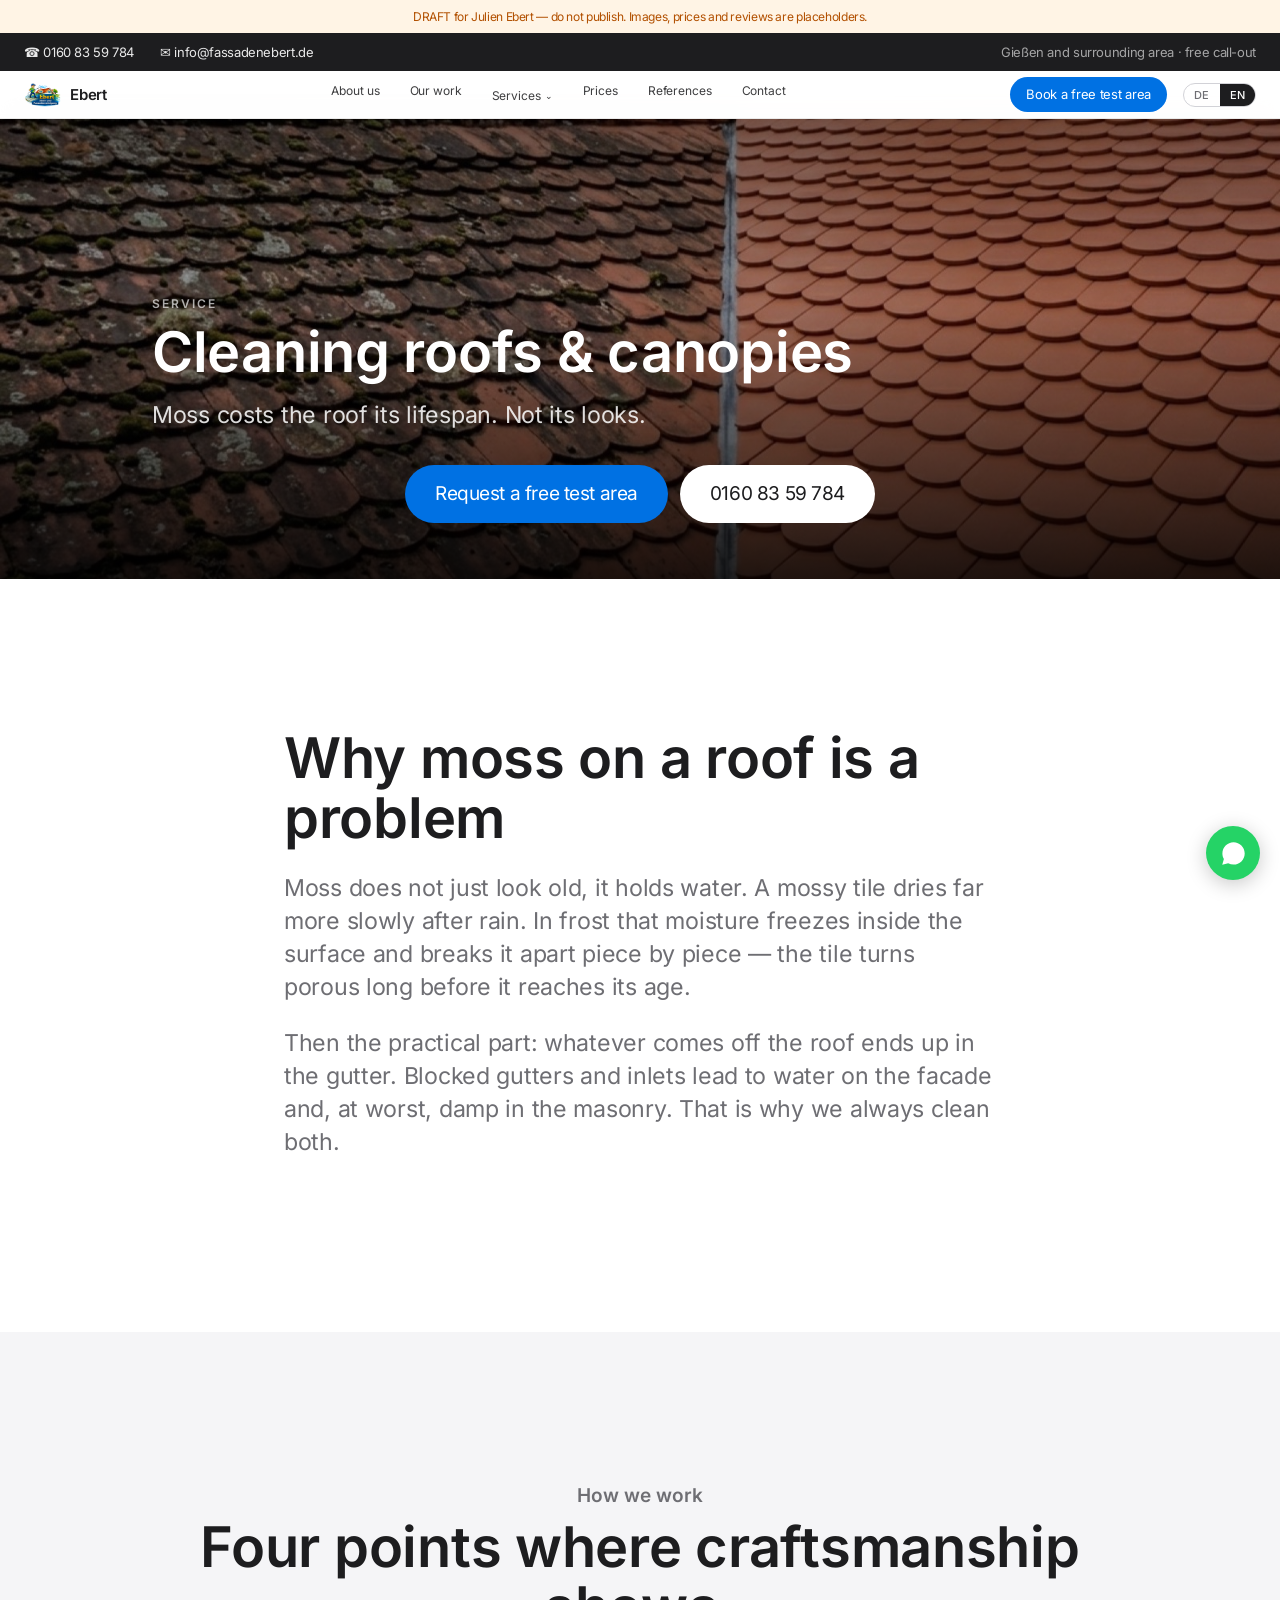
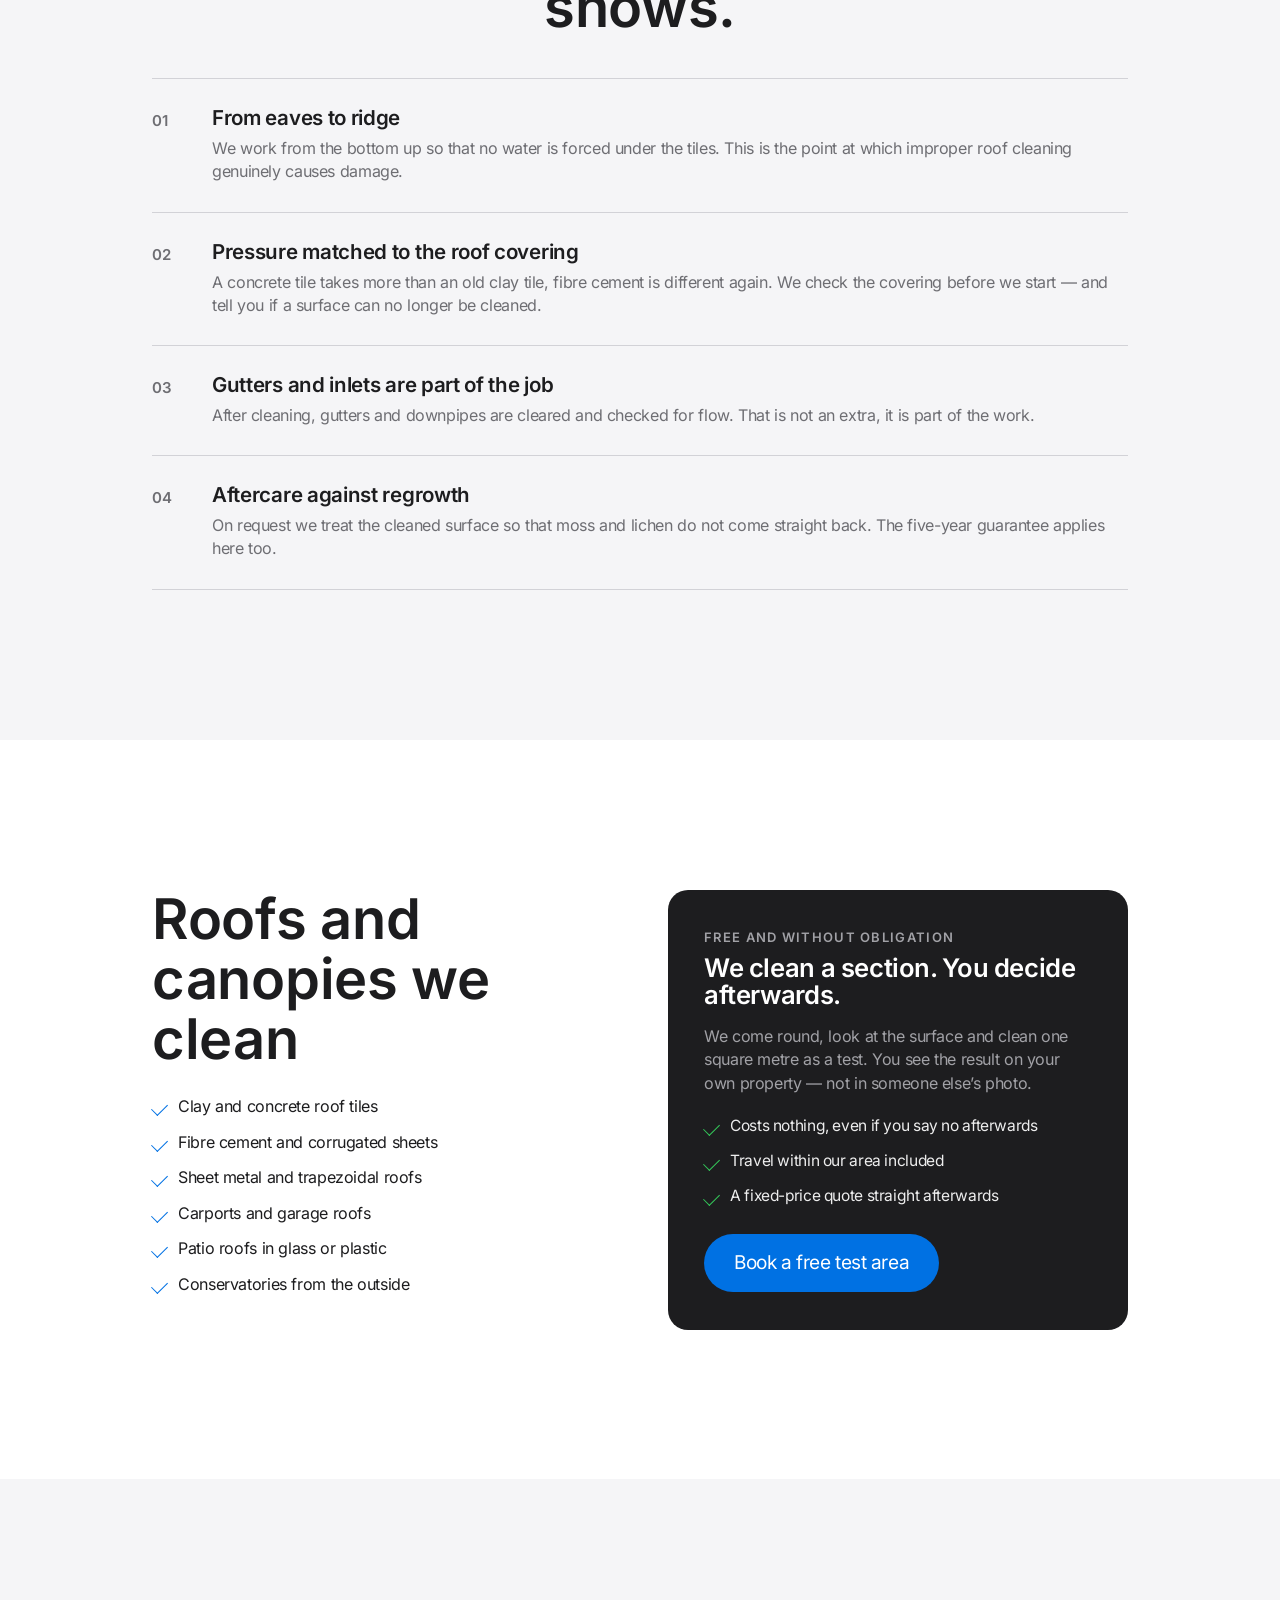
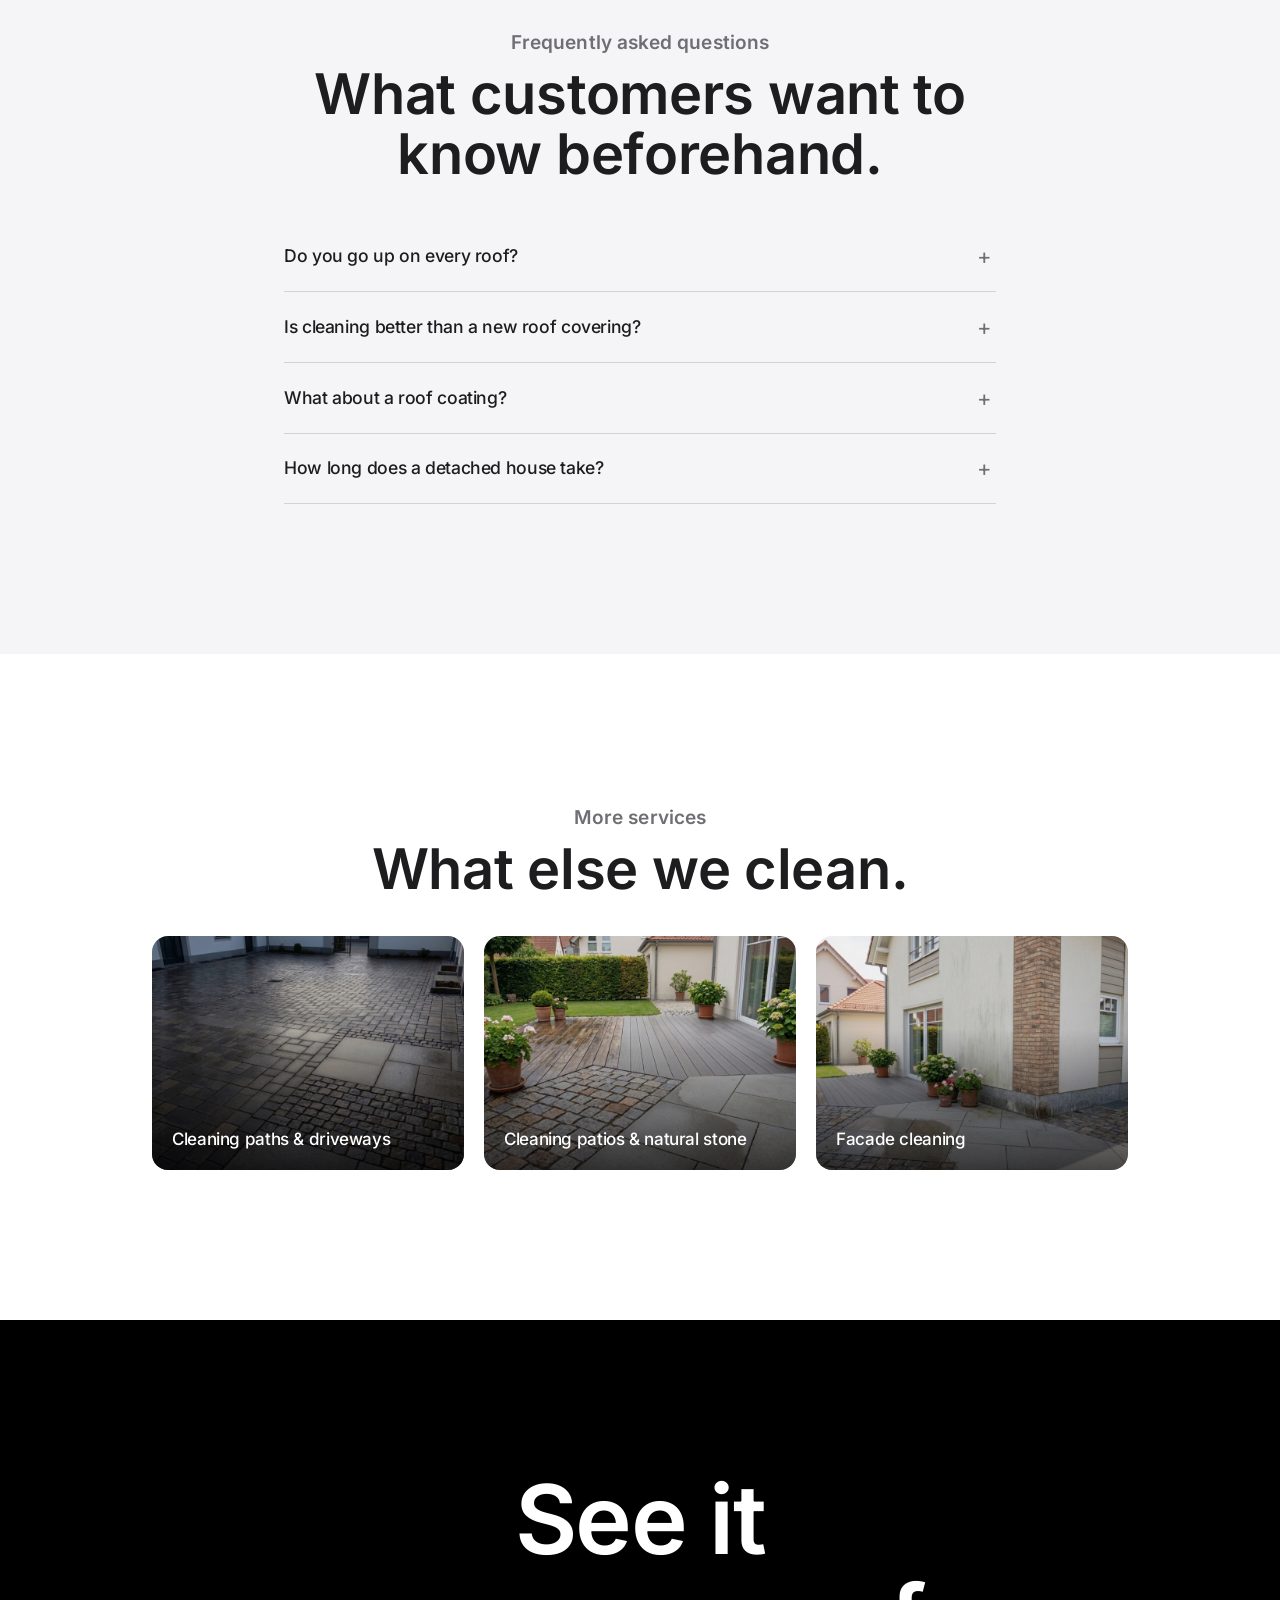
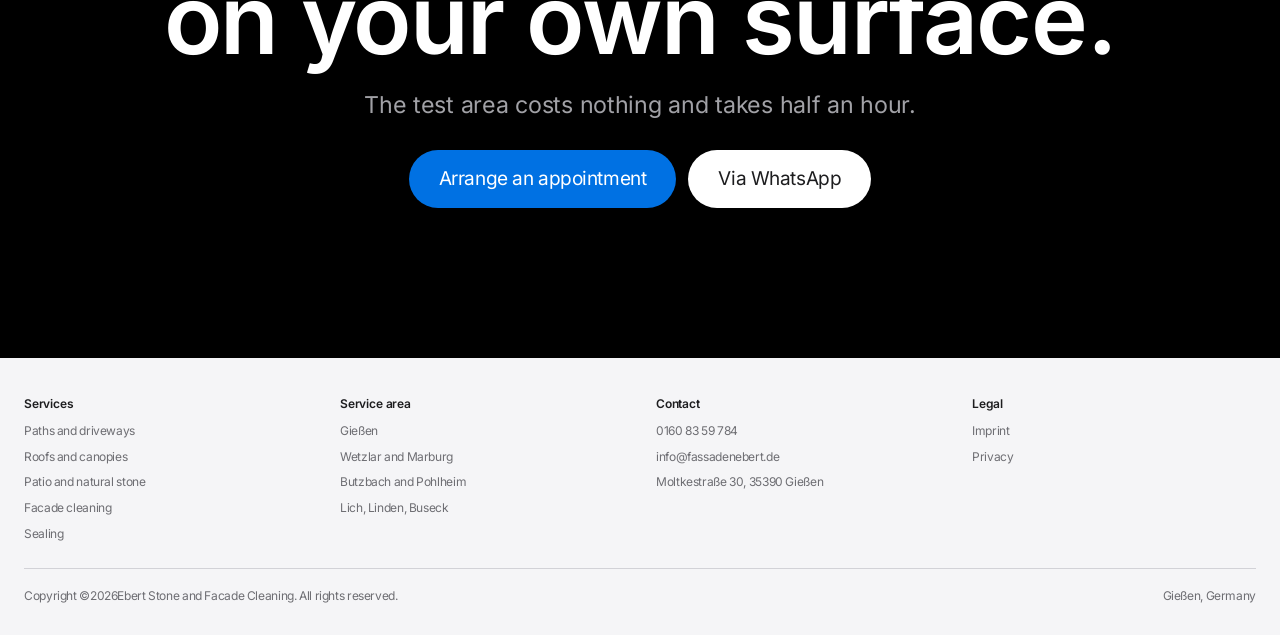
==== dach-ueberdachung.html @ 7c002123 "V3 — Struktur nach dachbeschichtung-profi.de, Pitch auf die Probeflaeche Informations-Architektur de" ====
<!DOCTYPE html>
<html lang="de">
<head>
<meta charset="utf-8">
<meta name="viewport" content="width=device-width, initial-scale=1">
<title>Dachreinigung und Überdachung in Gießen | Ebert</title>
<meta name="description" content="Dachreinigung, Moosentfernung, Carport und Terrassenüberdachung in Gießen und Umgebung. Kostenlose Probefläche, schonendes Verfahren, 5 Jahre Garantie.">
<meta name="robots" content="noindex, nofollow">
<meta name="theme-color" content="#ffffff">
<link rel="icon" href="favicon.svg" type="image/svg+xml">
<link rel="preload" href="fonts/inter-600-normal-latin.woff2" as="font" type="font/woff2" crossorigin>
<link rel="stylesheet" href="fonts.css">
<link rel="stylesheet" href="site.css">
</head>
<body>

<div class="entwurf-fahne">
  ENTWURF für Julien Ebert — nicht veröffentlichen. Bilder, Preise und Bewertungen sind Platzhalter.
</div>

<div class="oben-leiste">
  <div class="huelle-breit oben-inhalt">
    <a href="tel:+4916083597840">☎ 0160 83 59 784</a>
    <a href="mailto:info@fassadenebert.de">✉ info@fassadenebert.de</a>
    <span class="oben-rechts">Gießen und Umgebung · Anfahrt kostenfrei</span>
  </div>
</div>

<header class="kopf" id="kopf">
  <div class="kopf-inhalt">
    <a class="logo" href="index.html">
      <img src="bilder/logo.png" alt="" aria-hidden="true">
      <b>Ebert</b>
    </a>
    <button class="brenner" id="brenner" aria-label="Menü" aria-expanded="false" aria-controls="nav">
      <span></span><span></span><span></span>
    </button>
    <nav class="nav" id="nav">
      <a href="index.html#ueber-uns">Über uns</a>
      <a href="index.html#arbeit">Unsere Arbeit</a>
      <div class="nav-klapp">
        <button type="button" class="nav-klapp-knopf an" aria-expanded="false">Leistungen <span aria-hidden="true">⌄</span></button>
        <div class="nav-klapp-inhalt">
          <a href="gehwege-einfahrten.html">Gehwege & Einfahrten reinigen</a>
          <a href="dach-ueberdachung.html" class="an">Dach & Überdachung reinigen</a>
          <a href="terrasse-naturstein.html">Terrasse & Naturstein reinigen</a>
          <a href="fassadenreinigung.html">Fassadenreinigung</a>
          <a href="impraegnierung.html">Imprägnierung & Versiegelung</a>
        </div>
      </div>
      <a href="index.html#preise">Preise</a>
      <a href="index.html#stimmen">Referenzen</a>
      <a href="index.html#anfrage">Kontakt</a>
    </nav>
    <div class="kopf-rechts">
      <a class="knopf knopf-klein" href="index.html#anfrage">Probefläche sichern</a>
      <div class="sprache" role="group" aria-label="Sprache">
        <button type="button" data-lang="de" class="an">DE</button>
        <button type="button" data-lang="en">EN</button>
      </div>
    </div>
  </div>
</header>

<main>

  <section class="unter-hero">
    <div class="unter-hero-bild">
      <img src="bilder/leistungen/dach.jpg" alt="Ziegeldach, links bemoost, rechts gereinigt" fetchpriority="high" width="1600" height="1260">
    </div>
    <div class="huelle unter-hero-text">
      <p class="marke-hell">Leistung</p>
      <h1 class="gross-h2">Dach &amp; Überdachung reinigen</h1>
      <p class="lead">Moos kostet das Dach Lebensdauer. Nicht Optik.</p>
      <div class="hero-knoepfe">
        <a class="knopf knopf-gross" href="index.html#anfrage">Kostenlose Probefläche anfragen</a>
        <a class="knopf knopf-hell knopf-gross" href="tel:+4916083597840">0160 83 59 784</a>
      </div>
    </div>
  </section>

  <section class="abschnitt">
    <div class="huelle schmal">
      <h2 class="gross-h2 zeig">Warum Moos auf dem Dach ein Problem ist</h2>
      <div class="zeig"><p class="lead">Moos sieht nicht nur alt aus, es hält Wasser. Ein bemooster Ziegel trocknet nach Regen deutlich langsamer ab. Bei Frost gefriert diese Feuchtigkeit in der Oberfläche und sprengt sie Stück für Stück auf — der Ziegel wird porös, lange bevor er sein Alter erreicht hat.</p><p class="lead">Dazu kommt der praktische Teil: Was sich vom Dach löst, landet in der Rinne. Verstopfte Rinnen und Einläufe führen zu Wasser an der Fassade und im schlechtesten Fall zu Feuchtigkeit im Mauerwerk. Wir reinigen deshalb immer beides.</p></div>
    </div>
  </section>

  <section class="abschnitt grau">
    <div class="huelle">
      <div class="mitte" style="margin-bottom:40px">
        <p class="eyebrow zeig">Wie wir arbeiten</p>
        <h2 class="gross-h2 zeig">Vier Punkte, an denen sich Handwerk entscheidet.</h2>
      </div>
      <div class="verfahren">
          <article class="verfahren-block zeig">
            <span class="verfahren-nr">01</span>
            <div>
              <h3>Von der Traufe zum First</h3>
              <p>Wir arbeiten von unten nach oben, damit kein Wasser unter die Ziegel gedrückt wird. Das ist der Punkt, an dem unsachgemäße Dachreinigung tatsächlich Schaden anrichtet.</p>
            </div>
          </article>
          <article class="verfahren-block zeig">
            <span class="verfahren-nr">02</span>
            <div>
              <h3>Angepasster Druck je Eindeckung</h3>
              <p>Ein Betondachstein verträgt mehr als ein alter Tonziegel, Faserzement wieder etwas anderes. Wir prüfen die Eindeckung, bevor wir anfangen — und sagen es Ihnen, wenn eine Fläche nicht mehr reinigungsfähig ist.</p>
            </div>
          </article>
          <article class="verfahren-block zeig">
            <span class="verfahren-nr">03</span>
            <div>
              <h3>Rinnen und Einläufe gehören dazu</h3>
              <p>Nach der Reinigung werden Dachrinnen und Fallrohre geräumt und auf Durchfluss geprüft. Das ist kein Zusatz, sondern Teil der Arbeit.</p>
            </div>
          </article>
          <article class="verfahren-block zeig">
            <span class="verfahren-nr">04</span>
            <div>
              <h3>Nachbehandlung gegen Wiederbewuchs</h3>
              <p>Auf Wunsch behandeln wir die gereinigte Fläche nach, damit Moos und Flechten nicht sofort zurückkommen. Auch hier gilt die Fünf-Jahres-Garantie.</p>
            </div>
          </article>
      </div>
    </div>
  </section>

  <section class="abschnitt">
    <div class="huelle zwei-spalten">
      <div>
        <h2 class="gross-h2 zeig">Diese Dächer und Überdachungen reinigen wir</h2>
        <ul class="punkte zeig"><li>Ton- und Betondachziegel</li><li>Faserzement und Wellplatten</li><li>Blech- und Trapezdächer</li><li>Carports und Garagendächer</li><li>Terrassenüberdachungen aus Glas oder Kunststoff</li><li>Wintergärten von außen</li></ul>
      </div>
      <div class="probe-kasten zeig">
        <p class="eyebrow">Kostenlos und unverbindlich</p>
        <h3>Wir reinigen ein Stück. Sie entscheiden danach.</h3>
        <p>
          Wir kommen vorbei, sehen uns die Fläche an und reinigen einen Quadratmeter
          als Probe. Sie sehen das Ergebnis an Ihrem eigenen Objekt — nicht auf einem
          Foto von jemand anderem.
        </p>
        <ul class="punkte">
          <li>Kostet nichts, auch wenn Sie danach absagen</li>
          <li>Anfahrt im Einsatzgebiet inklusive</li>
          <li>Festpreis-Angebot direkt im Anschluss</li>
        </ul>
        <a class="knopf knopf-gross" href="index.html#anfrage">Probefläche sichern</a>
      </div>
    </div>
  </section>

  <section class="abschnitt grau">
    <div class="huelle schmal">
      <div class="mitte" style="margin-bottom:36px">
        <p class="eyebrow zeig">Häufige Fragen</p>
        <h2 class="gross-h2 zeig">Was Kunden vorher wissen wollen.</h2>
      </div>

        <details class="faq zeig">
          <summary>Steigen Sie auf jedes Dach?</summary>
          <p>Auf die meisten. Wo die Statik oder der Zustand der Eindeckung es nicht zulässt, arbeiten wir vom Gerüst, von der Hebebühne oder mit der Teleskoplanze vom Boden. Was möglich ist, sehen wir bei der Besichtigung.</p>
        </details>
        <details class="faq zeig">
          <summary>Ist eine Reinigung besser als eine Neueindeckung?</summary>
          <p>Fast immer — solange die Ziegel intakt sind. Eine Neueindeckung kostet ein Vielfaches. Wenn die Substanz nicht mehr trägt, sagen wir Ihnen das offen, statt eine Reinigung zu verkaufen, die nichts bringt.</p>
        </details>
        <details class="faq zeig">
          <summary>Was ist mit einer Dachbeschichtung?</summary>
          <p>Eine Beschichtung ist Farbe auf dem Ziegel. Sie kann sinnvoll sein, ist aber kein Ersatz für eine saubere Vorreinigung — ohne die hält keine Beschichtung. Wir beraten Sie ehrlich, was Ihr Dach braucht.</p>
        </details>
        <details class="faq zeig">
          <summary>Wie lange dauert ein Einfamilienhaus?</summary>
          <p>Ein bis zwei Arbeitstage, je nach Fläche, Neigung und Verschmutzungsgrad. Die Rinnenreinigung ist darin enthalten.</p>
        </details>
    </div>
  </section>

  <section class="abschnitt">
    <div class="huelle">
      <div class="mitte" style="margin-bottom:36px">
        <p class="eyebrow zeig">Weitere Leistungen</p>
        <h2 class="gross-h2 zeig">Was wir sonst noch reinigen.</h2>
      </div>
      <div class="weiter-raster">
        <a class="weiter-karte zeig" href="gehwege-einfahrten.html">
          <img src="bilder/leistungen/hof.jpg" alt="" loading="lazy" width="1600" height="1260">
          <span>Gehwege & Einfahrten reinigen</span>
        </a>
        <a class="weiter-karte zeig" href="terrasse-naturstein.html">
          <img src="bilder/leistungen/terrasse.jpg" alt="" loading="lazy" width="1600" height="1260">
          <span>Terrasse & Naturstein reinigen</span>
        </a>
        <a class="weiter-karte zeig" href="fassadenreinigung.html">
          <img src="bilder/leistungen/fassade.jpg" alt="" loading="lazy" width="1600" height="1260">
          <span>Fassadenreinigung</span>
        </a>
      </div>
    </div>
  </section>

  <section class="abschnitt dunkel mitte">
    <div class="huelle">
      <h2 class="statement zeig">Sehen Sie es<br>an Ihrer eigenen Fläche.</h2>
      <p class="lead zeig" style="margin-top:20px">
        Die Probefläche kostet nichts und dauert eine halbe Stunde.
      </p>
      <div class="hero-knoepfe zeig" style="justify-content:center;margin-top:28px">
        <a class="knopf knopf-gross" href="index.html#anfrage">Termin vereinbaren</a>
        <a class="knopf knopf-hell knopf-gross" href="https://wa.me/4916083597840" rel="noopener">Per WhatsApp</a>
      </div>
    </div>
  </section>

</main>

<footer class="fuss">
  <div class="huelle-breit">
    <div class="fuss-raster">
      <div>
        <h4>Leistungen</h4>
        <ul>
          <li><a href="gehwege-einfahrten.html">Gehwege und Einfahrten</a></li>
          <li><a href="dach-ueberdachung.html">Dach und Überdachung</a></li>
          <li><a href="terrasse-naturstein.html">Terrasse und Naturstein</a></li>
          <li><a href="fassadenreinigung.html">Fassadenreinigung</a></li>
          <li><a href="impraegnierung.html">Imprägnierung</a></li>
        </ul>
      </div>
      <div>
        <h4>Einsatzgebiet</h4>
        <ul>
          <li>Gießen</li>
          <li>Wetzlar und Marburg</li>
          <li>Butzbach und Pohlheim</li>
          <li>Lich, Linden, Buseck</li>
        </ul>
      </div>
      <div>
        <h4>Kontakt</h4>
        <ul>
          <li><a href="tel:+4916083597840">0160 83 59 784</a></li>
          <li><a href="mailto:info@fassadenebert.de">info@fassadenebert.de</a></li>
          <li>Moltkestraße 30, 35390 Gießen</li>
        </ul>
      </div>
      <div>
        <h4>Rechtliches</h4>
        <ul>
          <li><a href="impressum.html">Impressum</a></li>
          <li><a href="datenschutz.html">Datenschutz</a></li>
        </ul>
      </div>
    </div>
    <div class="fuss-unten">
      <span>Copyright © <span id="jahr">2026</span> Ebert Stein- und Fassadenreinigung. Alle Rechte vorbehalten.</span>
      <span>Gießen, Deutschland</span>
    </div>
  </div>
</footer>

<a class="wa-knopf" href="https://wa.me/4916083597840" rel="noopener" aria-label="WhatsApp">
  <svg viewBox="0 0 24 24" aria-hidden="true"><path d="M17.47 14.38c-.3-.15-1.75-.86-2.02-.96-.27-.1-.47-.15-.67.15-.2.3-.77.96-.94 1.16-.17.2-.35.22-.64.07-.3-.15-1.25-.46-2.38-1.47-.88-.79-1.47-1.76-1.65-2.05-.17-.3-.02-.46.13-.6.13-.14.3-.35.45-.52.15-.17.2-.3.3-.5.1-.2.05-.37-.02-.52-.08-.15-.67-1.6-.92-2.2-.24-.58-.49-.5-.67-.51h-.57c-.2 0-.52.07-.79.37-.27.3-1.04 1.01-1.04 2.47s1.06 2.86 1.21 3.06c.15.2 2.1 3.2 5.08 4.49.71.3 1.26.49 1.69.63.71.22 1.36.19 1.87.12.57-.09 1.75-.72 2-1.41.25-.69.25-1.28.17-1.41-.07-.13-.27-.2-.57-.35zM12.04 2C6.58 2 2.13 6.45 2.13 11.91c0 1.75.46 3.45 1.32 4.95L2 22l5.25-1.38a9.86 9.86 0 004.79 1.22h.01c5.46 0 9.91-4.45 9.91-9.91S17.5 2 12.04 2z"/></svg>
</a>

<script src="i18n.js"></script>
<script src="i18n-unterseiten.js"></script>
<script src="preise.js"></script>
<script src="site.js"></script>
</body>
</html>
---- fonts.css ----
/* Lokal gehostete Schriften — keine Requests an Dritte (DSGVO) */

@font-face {
  font-family: 'Saira';
  font-style: normal;
  font-weight: 600;
  font-display: swap;
  src: url('fonts/saira-600-normal-latin.woff2') format('woff2');
  unicode-range: U+0000-00FF, U+0131, U+0152-0153, U+02BB-02BC, U+02C6, U+02DA, U+02DC, U+2000-206F, U+2074, U+20AC, U+2122, U+2191, U+2193, U+2212, U+2215, U+FEFF, U+FFFD;
}
@font-face {
  font-family: 'Saira';
  font-style: normal;
  font-weight: 700;
  font-display: swap;
  src: url('fonts/saira-700-normal-latin.woff2') format('woff2');
  unicode-range: U+0000-00FF, U+0131, U+0152-0153, U+02BB-02BC, U+02C6, U+02DA, U+02DC, U+2000-206F, U+2074, U+20AC, U+2122, U+2191, U+2193, U+2212, U+2215, U+FEFF, U+FFFD;
}
@font-face {
  font-family: 'Saira';
  font-style: normal;
  font-weight: 800;
  font-display: swap;
  src: url('fonts/saira-800-normal-latin.woff2') format('woff2');
  unicode-range: U+0000-00FF, U+0131, U+0152-0153, U+02BB-02BC, U+02C6, U+02DA, U+02DC, U+2000-206F, U+2074, U+20AC, U+2122, U+2191, U+2193, U+2212, U+2215, U+FEFF, U+FFFD;
}
@font-face {
  font-family: 'Saira';
  font-style: normal;
  font-weight: 800;
  font-display: swap;
  src: url('fonts/saira-800-normal-latin-ext.woff2') format('woff2');
  unicode-range: U+0100-024F, U+0259, U+1E00-1EFF, U+2020, U+20A0-20AB, U+20AD-20CF, U+2113, U+2C60-2C7F, U+A720-A7FF;
}

@font-face {
  font-family: 'Inter';
  font-style: normal;
  font-weight: 400;
  font-display: swap;
  src: url('fonts/inter-400-normal-latin.woff2') format('woff2');
  unicode-range: U+0000-00FF, U+0131, U+0152-0153, U+02BB-02BC, U+02C6, U+02DA, U+02DC, U+2000-206F, U+2074, U+20AC, U+2122, U+2191, U+2193, U+2212, U+2215, U+FEFF, U+FFFD;
}
@font-face {
  font-family: 'Inter';
  font-style: normal;
  font-weight: 400;
  font-display: swap;
  src: url('fonts/inter-400-normal-latin-ext.woff2') format('woff2');
  unicode-range: U+0100-024F, U+0259, U+1E00-1EFF, U+2020, U+20A0-20AB, U+20AD-20CF, U+2113, U+2C60-2C7F, U+A720-A7FF;
}
@font-face {
  font-family: 'Inter';
  font-style: normal;
  font-weight: 500;
  font-display: swap;
  src: url('fonts/inter-500-normal-latin.woff2') format('woff2');
  unicode-range: U+0000-00FF, U+0131, U+0152-0153, U+02BB-02BC, U+02C6, U+02DA, U+02DC, U+2000-206F, U+2074, U+20AC, U+2122, U+2191, U+2193, U+2212, U+2215, U+FEFF, U+FFFD;
}
@font-face {
  font-family: 'Inter';
  font-style: normal;
  font-weight: 600;
  font-display: swap;
  src: url('fonts/inter-600-normal-latin.woff2') format('woff2');
  unicode-range: U+0000-00FF, U+0131, U+0152-0153, U+02BB-02BC, U+02C6, U+02DA, U+02DC, U+2000-206F, U+2074, U+20AC, U+2122, U+2191, U+2193, U+2212, U+2215, U+FEFF, U+FFFD;
}
@font-face {
  font-family: 'Inter';
  font-style: normal;
  font-weight: 700;
  font-display: swap;
  src: url('fonts/inter-700-normal-latin.woff2') format('woff2');
  unicode-range: U+0000-00FF, U+0131, U+0152-0153, U+02BB-02BC, U+02C6, U+02DA, U+02DC, U+2000-206F, U+2074, U+20AC, U+2122, U+2191, U+2193, U+2212, U+2215, U+FEFF, U+FFFD;
}
---- site.css ----
/* Ebert Stein- und Fassadenreinigung — V2
   Design-System abgeleitet aus gemessenen Werten von apple.com:
   Body 17/1.47 · H2 56px/600/ls-0.28 · Statement 96px/600/ls-1.44 · Zahl 80px/600
   Kern: Gewicht 600 für ALLE Headlines, viel Leere, ein Moment pro Bildschirm. */

:root {
  --weiss: #ffffff;
  --grau: #f5f5f7;
  --schwarz: #000000;
  --tinte: #1d1d1f;
  --leise: #6e6e73;
  --leise-dunkel: #a1a1a6;
  --linie: #d2d2d7;
  --linie-dunkel: #2c2c2e;
  --blau: #0071e3;
  --blau-hell: #2b8fff;
  --gruen: #34c759;
  --warn: #b25000;
  --warn-flaeche: #fff4e5;
  --breite: 1024px;
  --breit: 1280px;
  --nav: 48px;
  --kurve: cubic-bezier(.2, .7, .2, 1);
}

* { box-sizing: border-box; }

html {
  scroll-behavior: smooth;
  scroll-padding-top: calc(var(--nav) + 12px);
  -webkit-text-size-adjust: 100%;
}

body {
  margin: 0;
  background: var(--weiss);
  color: var(--tinte);
  font-family: 'Inter', -apple-system, BlinkMacSystemFont, 'Helvetica Neue', Helvetica, Arial, sans-serif;
  font-size: 17px;
  line-height: 1.47059;
  font-weight: 400;
  letter-spacing: -.022em;
  -webkit-font-smoothing: antialiased;
  overflow-x: hidden;
}

img { max-width: 100%; display: block; }
a { color: var(--blau); text-decoration: none; }
a:hover { text-decoration: underline; }

h1, h2, h3, h4 {
  font-weight: 600;
  letter-spacing: -.015em;
  line-height: 1.05;
  margin: 0;
}

.huelle { width: 100%; max-width: var(--breite); margin: 0 auto; padding: 0 24px; }
.huelle-breit { width: 100%; max-width: var(--breit); margin: 0 auto; padding: 0 24px; }

/* ---------- Typo-Stufen ---------- */
.statement {
  font-size: clamp(2.5rem, 8.5vw, 6rem);
  line-height: 1.04;
  letter-spacing: -.015em;
  font-weight: 600;
}
.gross-h2 {
  font-size: clamp(2rem, 5vw, 3.5rem);
  line-height: 1.07;
  letter-spacing: -.005em;
  font-weight: 600;
}
.eyebrow {
  font-size: 19px;
  font-weight: 600;
  letter-spacing: .004em;
  color: var(--leise);
  margin: 0 0 8px;
}
.lead {
  font-size: clamp(1.05rem, 2vw, 1.45rem);
  line-height: 1.42;
  letter-spacing: -.012em;
  color: var(--leise);
  font-weight: 400;
}
.klein { font-size: 14px; line-height: 1.43; color: var(--leise); letter-spacing: -.016em; }

/* ---------- Knöpfe ---------- */
.knopf {
  display: inline-flex; align-items: center; justify-content: center; gap: 8px;
  background: var(--blau); color: #fff;
  font-size: 17px; font-weight: 400; letter-spacing: -.022em;
  padding: 12px 23px; border-radius: 980px; border: 0; cursor: pointer;
  font-family: inherit; text-decoration: none;
  transition: background .2s var(--kurve), transform .18s var(--kurve);
}
.knopf:hover { background: var(--blau-hell); text-decoration: none; }
.knopf:active { transform: scale(.97); }
.knopf-rand {
  background: transparent; color: var(--blau);
  border: 1px solid var(--blau);
}
.knopf-rand:hover { background: rgba(0,113,227,.06); }
.knopf-hell { background: #fff; color: var(--tinte); }
.knopf-hell:hover { background: #eee; }
.knopf-gross { font-size: 19px; padding: 15px 30px; }

.textlink {
  color: var(--blau); font-size: 17px; display: inline-flex; align-items: center; gap: 5px;
}
.textlink::after { content: '›'; font-size: 19px; line-height: 1; transition: transform .2s var(--kurve); }
.textlink:hover { text-decoration: none; }
.textlink:hover::after { transform: translateX(3px); }

/* ---------- Entwurfs-Fahne ---------- */
.entwurf-fahne {
  background: var(--warn-flaeche); color: var(--warn);
  text-align: center; font-size: 12px; line-height: 1.45;
  padding: 8px 16px; position: relative; z-index: 90;
}

/* ---------- Kopfleiste ---------- */
.kopf {
  position: sticky; top: 0; z-index: 80;
  height: var(--nav);
  background: rgba(255,255,255,.72);
  backdrop-filter: saturate(180%) blur(20px);
  -webkit-backdrop-filter: saturate(180%) blur(20px);
  border-bottom: 1px solid rgba(0,0,0,.08);
  transition: transform .3s var(--kurve);
}
.kopf.versteckt { transform: translateY(-100%); }
.kopf-inhalt {
  display: flex; align-items: center; gap: 28px; height: 100%;
  max-width: var(--breit); margin: 0 auto; padding: 0 24px;
}
.logo { display: flex; align-items: center; gap: 9px; flex-shrink: 0; color: var(--tinte); }
.logo:hover { text-decoration: none; }
.logo img { height: 24px; width: auto; }
.logo b { font-size: 15px; font-weight: 600; letter-spacing: -.01em; }

.nav { display: flex; gap: 30px; margin: 0 auto; }
.nav a { font-size: 12px; color: var(--tinte); opacity: .85; letter-spacing: -.01em; }
.nav a:hover { opacity: 1; text-decoration: none; }

.kopf-rechts { display: flex; align-items: center; gap: 16px; flex-shrink: 0; }
.sprache {
  display: flex; border: 1px solid var(--linie); border-radius: 980px; overflow: hidden;
}
.sprache button {
  border: 0; background: transparent; cursor: pointer;
  font-family: inherit; font-size: 11px; font-weight: 500; letter-spacing: .02em;
  padding: 4px 10px; color: var(--leise); transition: all .2s var(--kurve);
}
.sprache button.an { background: var(--tinte); color: #fff; }
.kopf-tel { font-size: 12px; color: var(--tinte); }

.brenner { display: none; background: none; border: 0; cursor: pointer; padding: 6px; }
.brenner span { display: block; width: 17px; height: 1.5px; background: var(--tinte); margin: 4px 0; transition: transform .25s var(--kurve), opacity .2s; }
.brenner.auf span:nth-child(1) { transform: translateY(5.5px) rotate(45deg); }
.brenner.auf span:nth-child(2) { opacity: 0; }
.brenner.auf span:nth-child(3) { transform: translateY(-5.5px) rotate(-45deg); }

/* ---------- Reveal ---------- */
.zeig {
  opacity: 0;
  transform: translateY(44px);
  transition: opacity .9s var(--kurve), transform .9s var(--kurve);
  will-change: opacity, transform;
}
.zeig.da { opacity: 1; transform: none; }

/* ---------- Hero ---------- */
.hero {
  position: relative; height: 100svh; min-height: 620px;
  display: grid; place-items: center; text-align: center;
  background: var(--schwarz); color: #fff; overflow: hidden;
}
.hero-bild { position: absolute; inset: 0; }
.hero-bild img {
  width: 100%; height: 100%; object-fit: cover;
  transform: scale(1.14);
  animation: langsam-ran 2.4s var(--kurve) forwards;
}
@keyframes langsam-ran { to { transform: scale(1); } }
.hero-bild::after {
  content: ''; position: absolute; inset: 0;
  background: linear-gradient(180deg, rgba(0,0,0,.55) 0%, rgba(0,0,0,.28) 42%, rgba(0,0,0,.82) 100%);
}
.hero-inhalt { position: relative; z-index: 2; padding: 0 24px; max-width: 900px; }
.hero h1 { color: #fff; }
.hero .lead { color: rgba(255,255,255,.86); margin: 20px auto 0; max-width: 34ch; }
.hero-knoepfe { display: flex; flex-wrap: wrap; gap: 12px; justify-content: center; margin-top: 34px; }
.hero-ort {
  font-size: 15px; color: rgba(255,255,255,.72); letter-spacing: .01em; margin: 0 0 14px;
}
.hero-pfeil {
  position: absolute; bottom: 34px; left: 50%; transform: translateX(-50%);
  z-index: 2; color: rgba(255,255,255,.7); font-size: 24px;
  animation: wipp 2.4s ease-in-out infinite;
}
@keyframes wipp { 0%,100% { transform: translate(-50%, 0); } 50% { transform: translate(-50%, 8px); } }

/* ---------- Abschnitte ---------- */
.abschnitt { padding: clamp(80px, 12vw, 150px) 0; }
.abschnitt.grau { background: var(--grau); }
.abschnitt.dunkel { background: var(--schwarz); color: #fff; }
.abschnitt.dunkel .lead, .abschnitt.dunkel .klein { color: var(--leise-dunkel); }
.mitte { text-align: center; }
.mitte .lead { margin-left: auto; margin-right: auto; max-width: 46ch; }

/* Statement mit Wort-Einblendung */
.wort {
  display: inline-block;
  opacity: 0; transform: translateY(28px);
  transition: opacity .7s var(--kurve), transform .7s var(--kurve);
}
.wort.da { opacity: 1; transform: none; }
.hell-wort { color: var(--leise); }

/* ---------- Sticky-Flächen ---------- */
.sticky-raster { display: grid; grid-template-columns: 1fr 1fr; gap: 64px; align-items: start; }
.sticky-bild {
  position: sticky; top: calc(var(--nav) + 40px);
  aspect-ratio: 4 / 5; border-radius: 22px; overflow: hidden; background: var(--grau);
}
.sticky-bild img {
  position: absolute; inset: 0; width: 100%; height: 100%; object-fit: cover;
  opacity: 0; transition: opacity .7s var(--kurve), transform 1.2s var(--kurve);
  transform: scale(1.06);
}
.sticky-bild img.an { opacity: 1; transform: scale(1); }
.sticky-texte { display: grid; }
.flaeche-block {
  min-height: 62vh; display: flex; flex-direction: column; justify-content: center;
  padding: 40px 0;
}
.flaeche-nr { font-size: 13px; font-weight: 600; letter-spacing: .06em; color: var(--leise); text-transform: uppercase; }
.flaeche-block h3 { font-size: clamp(1.9rem, 3.4vw, 2.75rem); margin: 14px 0 0; }
.flaeche-block .lead { margin-top: 16px; }
.punkte { list-style: none; padding: 0; margin: 26px 0 0; display: grid; gap: 12px; }
.punkte li { padding-left: 26px; position: relative; font-size: 16px; color: var(--tinte); }
.punkte li::before {
  content: ''; position: absolute; left: 0; top: 8px;
  width: 14px; height: 8px; border-left: 1.5px solid var(--blau); border-bottom: 1.5px solid var(--blau);
  transform: rotate(-45deg);
}

/* ---------- Zahlen ---------- */
.zahlen { display: grid; grid-template-columns: repeat(3, 1fr); gap: 40px; text-align: center; }
.zahl {
  font-size: clamp(3rem, 7vw, 5rem); font-weight: 600;
  letter-spacing: -.015em; line-height: 1; display: block;
}
.zahl-text { margin-top: 12px; font-size: 17px; color: var(--leise); }

/* ---------- Vorher/Nachher ---------- */
.schieber {
  position: relative; width: 100%; max-width: 1100px; margin: 0 auto; aspect-ratio: 16 / 10; max-height: 640px;
  overflow: hidden; border-radius: 22px; background: #111;
  user-select: none; touch-action: pan-y; cursor: ew-resize;
}
.schieber img { position: absolute; inset: 0; width: 100%; height: 100%; object-fit: cover; pointer-events: none; }
.schieber-oben { clip-path: inset(0 0 0 50%); }
.schieber-griff {
  position: absolute; top: 0; bottom: 0; left: 50%; width: 2px;
  background: rgba(255,255,255,.9); transform: translateX(-1px); pointer-events: none;
}
.schieber-griff::after {
  content: ''; position: absolute; top: 50%; left: 50%;
  transform: translate(-50%, -50%);
  width: 52px; height: 52px; border-radius: 50%;
  background: rgba(255,255,255,.95);
  box-shadow: 0 2px 16px rgba(0,0,0,.35);
}
.schieber-griff::before {
  content: '‹ ›'; position: absolute; top: 50%; left: 50%; z-index: 2;
  transform: translate(-50%, -50%); color: #1d1d1f; font-size: 17px; letter-spacing: 2px;
}
.schieber-marke {
  position: absolute; top: 18px; z-index: 3;
  font-size: 12px; font-weight: 500; letter-spacing: .04em; text-transform: uppercase;
  background: rgba(0,0,0,.5); color: #fff; padding: 6px 12px; border-radius: 980px;
  backdrop-filter: blur(6px);
}
.schieber-marke.links { left: 18px; }
.schieber-marke.rechts { right: 18px; }

/* ---------- Preisrechner ---------- */
.rechner {
  background: var(--grau); border-radius: 22px; padding: clamp(28px, 4vw, 48px);
  display: grid; grid-template-columns: 1.1fr .9fr; gap: 48px; align-items: center;
}
.rechner-feld { margin-bottom: 30px; }
.rechner-feld > label { display: block; font-size: 14px; font-weight: 600; margin-bottom: 12px; }
.wahl { display: flex; flex-wrap: wrap; gap: 8px; }
.wahl label { position: relative; }
.wahl input { position: absolute; opacity: 0; width: 0; height: 0; }
.wahl span {
  display: inline-block; padding: 9px 17px; border-radius: 980px;
  border: 1px solid var(--linie); background: #fff; cursor: pointer;
  font-size: 15px; transition: all .2s var(--kurve);
}
.wahl input:checked + span { background: var(--tinte); color: #fff; border-color: var(--tinte); }
.wahl input:focus-visible + span { outline: 2px solid var(--blau); outline-offset: 2px; }

input[type=range] {
  -webkit-appearance: none; appearance: none; width: 100%; height: 4px;
  background: var(--linie); border-radius: 2px; outline: none; margin: 18px 0 8px;
}
input[type=range]::-webkit-slider-thumb {
  -webkit-appearance: none; appearance: none;
  width: 28px; height: 28px; border-radius: 50%; background: #fff; cursor: grab;
  box-shadow: 0 1px 5px rgba(0,0,0,.28); border: .5px solid rgba(0,0,0,.06);
}
input[type=range]::-webkit-slider-thumb:active { cursor: grabbing; }
input[type=range]::-moz-range-thumb {
  width: 28px; height: 28px; border-radius: 50%; background: #fff; cursor: grab;
  box-shadow: 0 1px 5px rgba(0,0,0,.28); border: .5px solid rgba(0,0,0,.06);
}
.range-werte { display: flex; justify-content: space-between; font-size: 13px; color: var(--leise); }
.flaeche-anzeige { font-size: 21px; font-weight: 600; }

.rechner-ergebnis { text-align: center; }
.rechner-ergebnis .preis {
  font-size: clamp(2.4rem, 5.5vw, 3.7rem); font-weight: 600; letter-spacing: -.015em;
  line-height: 1.05; display: block;
}
.rechner-ergebnis .darunter { font-size: 15px; color: var(--leise); margin-top: 10px; }

/* ---------- Bewertungen ---------- */
.bewertungen { display: grid; grid-template-columns: repeat(3, 1fr); gap: 20px; }
.bewertung {
  background: #fff; border-radius: 18px; padding: 28px;
  display: flex; flex-direction: column; gap: 12px;
}
.abschnitt.grau .bewertung { background: #fff; }
.sterne { color: #f5a623; font-size: 15px; letter-spacing: 2px; }
.bewertung p { margin: 0; font-size: 16px; }
.bewertung footer { margin-top: auto; font-size: 14px; color: var(--leise); }

/* ---------- Anfrage ---------- */
.anfrage-raster { display: grid; grid-template-columns: .9fr 1.1fr; gap: 64px; align-items: start; }
form { display: grid; gap: 22px; }
.paar { display: grid; grid-template-columns: 1fr 1fr; gap: 16px; }
label.feld-label { display: block; font-size: 14px; font-weight: 600; margin-bottom: 8px; }
input[type=text], input[type=tel], input[type=email], textarea, select {
  width: 100%; background: #fff; color: var(--tinte);
  border: 1px solid var(--linie); border-radius: 12px;
  padding: 14px 15px; font-family: inherit; font-size: 16px; letter-spacing: -.01em;
  transition: border-color .18s var(--kurve), box-shadow .18s var(--kurve);
}
input:focus, textarea:focus, select:focus {
  outline: none; border-color: var(--blau); box-shadow: 0 0 0 3px rgba(0,113,227,.16);
}
textarea { min-height: 110px; resize: vertical; }

.slots { display: flex; flex-wrap: wrap; gap: 8px; }

.upload {
  border: 1.5px dashed var(--linie); border-radius: 14px; padding: 22px;
  text-align: center; cursor: pointer; transition: border-color .2s var(--kurve), background .2s;
}
.upload:hover { border-color: var(--blau); background: rgba(0,113,227,.03); }
.upload input { display: none; }
.upload-vorschau { display: flex; flex-wrap: wrap; gap: 10px; margin-top: 14px; }
.upload-vorschau img { width: 74px; height: 74px; object-fit: cover; border-radius: 10px; }

.melde { padding: 14px 16px; border-radius: 12px; font-size: 15px; display: none; }
.melde.gut { display: block; background: rgba(52,199,89,.12); color: #14682f; }
.melde.schlecht { display: block; background: var(--warn-flaeche); color: var(--warn); }

.direkt { display: grid; gap: 10px; margin-top: 26px; }
.direkt a {
  display: flex; align-items: center; gap: 14px;
  border: 1px solid var(--linie); border-radius: 14px; padding: 15px 17px;
  background: #fff; color: var(--tinte); transition: all .2s var(--kurve);
}
.direkt a:hover { border-color: var(--tinte); text-decoration: none; transform: translateY(-1px); }
.direkt-icon { width: 36px; height: 36px; border-radius: 10px; background: var(--grau); display: grid; place-items: center; flex-shrink: 0; font-size: 16px; }
.direkt b { display: block; font-size: 16px; font-weight: 500; }
.direkt small { color: var(--leise); font-size: 13px; }

/* ---------- Platzhalter-Markierung ---------- */
.platzhalter {
  background: var(--warn-flaeche); color: var(--warn);
  border-radius: 8px; padding: 2px 7px; font-size: 13px; font-weight: 500;
  display: inline-block;
}
.platzhalter-kasten {
  background: var(--warn-flaeche); color: var(--warn);
  border-radius: 12px; padding: 14px 18px; font-size: 13.5px; line-height: 1.5;
  margin-top: 18px;
}

/* ---------- WhatsApp schwebend ---------- */
.wa-knopf {
  position: fixed; right: 20px; bottom: 20px; z-index: 70;
  width: 54px; height: 54px; border-radius: 50%;
  background: #25d366; color: #fff;
  display: grid; place-items: center;
  box-shadow: 0 4px 20px rgba(0,0,0,.22);
  transition: transform .22s var(--kurve);
}
.wa-knopf:hover { transform: scale(1.07); text-decoration: none; }
.wa-knopf svg { width: 27px; height: 27px; fill: currentColor; }

/* ---------- Chat ---------- */
.chat-knopf {
  position: fixed; right: 20px; bottom: 86px; z-index: 70;
  width: 54px; height: 54px; border-radius: 50%;
  background: var(--tinte); color: #fff; border: 0; cursor: pointer;
  display: grid; place-items: center; font-size: 21px;
  box-shadow: 0 4px 20px rgba(0,0,0,.22);
  transition: transform .22s var(--kurve);
}
.chat-knopf:hover { transform: scale(1.07); }

.chat {
  position: fixed; right: 20px; bottom: 86px; z-index: 75;
  width: min(376px, calc(100vw - 40px)); height: min(540px, calc(100svh - 140px));
  background: #fff; border-radius: 20px; overflow: hidden;
  box-shadow: 0 12px 48px rgba(0,0,0,.22);
  display: flex; flex-direction: column;
  opacity: 0; transform: translateY(16px) scale(.96); pointer-events: none;
  transition: opacity .28s var(--kurve), transform .38s cubic-bezier(.2,1.1,.3,1);
}
.chat.auf { opacity: 1; transform: none; pointer-events: auto; }
.chat-kopf {
  padding: 16px 18px; border-bottom: 1px solid var(--linie);
  display: flex; align-items: center; gap: 11px;
}
.chat-punkt { width: 8px; height: 8px; border-radius: 50%; background: var(--gruen); flex-shrink: 0; }
.chat-kopf b { font-size: 15px; font-weight: 600; }
.chat-kopf small { display: block; font-size: 12px; color: var(--leise); }
.chat-zu { margin-left: auto; background: none; border: 0; font-size: 19px; color: var(--leise); cursor: pointer; line-height: 1; padding: 4px; }
.chat-verlauf { flex: 1; overflow-y: auto; padding: 18px; display: flex; flex-direction: column; gap: 12px; }
.blase {
  max-width: 82%; padding: 11px 15px; border-radius: 18px; font-size: 15px; line-height: 1.4;
  animation: blase-rein .32s var(--kurve);
}
@keyframes blase-rein { from { opacity: 0; transform: translateY(9px); } }
.blase.bot { background: var(--grau); align-self: flex-start; border-bottom-left-radius: 5px; }
.blase.ich { background: var(--blau); color: #fff; align-self: flex-end; border-bottom-right-radius: 5px; }
.tippt { display: flex; gap: 4px; align-self: flex-start; padding: 13px 15px; background: var(--grau); border-radius: 18px; border-bottom-left-radius: 5px; }
.tippt i { width: 7px; height: 7px; border-radius: 50%; background: var(--leise); animation: huepf 1.3s infinite; }
.tippt i:nth-child(2) { animation-delay: .18s; }
.tippt i:nth-child(3) { animation-delay: .36s; }
@keyframes huepf { 0%,60%,100% { transform: translateY(0); opacity: .5; } 30% { transform: translateY(-5px); opacity: 1; } }
.chat-vorschlaege { display: flex; flex-wrap: wrap; gap: 7px; padding: 0 18px 12px; }
.chat-vorschlaege button {
  border: 1px solid var(--linie); background: #fff; border-radius: 980px;
  padding: 7px 13px; font-size: 13px; font-family: inherit; cursor: pointer; color: var(--tinte);
  transition: all .18s var(--kurve);
}
.chat-vorschlaege button:hover { border-color: var(--tinte); }
.chat-eingabe { display: flex; gap: 9px; padding: 14px 16px; border-top: 1px solid var(--linie); }
.chat-eingabe input { flex: 1; border-radius: 980px; padding: 11px 16px; font-size: 15px; }
.chat-senden {
  width: 38px; height: 38px; border-radius: 50%; border: 0; background: var(--blau); color: #fff;
  cursor: pointer; font-size: 16px; flex-shrink: 0;
}

/* ---------- Fuß ---------- */
.fuss { background: var(--grau); padding: 40px 0 30px; font-size: 12px; color: var(--leise); }
.fuss a { color: var(--leise); }
.fuss a:hover { color: var(--tinte); text-decoration: underline; }
.fuss-raster { display: grid; grid-template-columns: repeat(4, 1fr); gap: 32px; padding-bottom: 26px; border-bottom: 1px solid var(--linie); }
.fuss h4 { font-size: 12px; font-weight: 600; color: var(--tinte); margin: 0 0 11px; }
.fuss ul { list-style: none; padding: 0; margin: 0; display: grid; gap: 8px; }
.fuss-unten { padding-top: 18px; display: flex; flex-wrap: wrap; gap: 16px; justify-content: space-between; }

/* ---------- Rechtstexte ---------- */
.rechtstext { max-width: 720px; padding: 60px 0 90px; }
.rechtstext h1 { font-size: clamp(2rem, 4vw, 3rem); margin-bottom: 28px; }
.rechtstext h2 { font-size: 1.35rem; margin: 40px 0 12px; }
.rechtstext p, .rechtstext li { font-size: 16px; color: #3a3a3c; }

/* ---------- Schmal ---------- */
@media (max-width: 900px) {
  .sticky-raster { grid-template-columns: 1fr; gap: 28px; }
  .sticky-bild { position: relative; top: 0; aspect-ratio: 4 / 3; }
  .flaeche-block { min-height: 0; padding: 26px 0; }
  .rechner { grid-template-columns: 1fr; gap: 32px; }
  .anfrage-raster { grid-template-columns: 1fr; gap: 40px; }
  .bewertungen { grid-template-columns: 1fr; }
  .fuss-raster { grid-template-columns: 1fr 1fr; }
}

@media (max-width: 900px) {
  .nav {
    position: fixed; left: 0; right: 0; top: var(--nav);
    flex-direction: column; gap: 0; margin: 0;
    background: rgba(255,255,255,.97); backdrop-filter: blur(20px);
    border-bottom: 1px solid var(--linie);
    transform: translateY(-140%); transition: transform .32s var(--kurve);
    padding: 8px 0;
  }
  .nav.offen { transform: translateY(0); }
  .nav a { padding: 14px 24px; font-size: 16px; border-bottom: 1px solid rgba(0,0,0,.05); }
  .nav a:last-child { border-bottom: 0; }
  .brenner { display: block; }
  .kopf-tel { display: none; }
  .zahlen { grid-template-columns: 1fr; gap: 34px; }
  .paar { grid-template-columns: 1fr; }
  .schieber { aspect-ratio: 4 / 3; }
  .fuss-raster { grid-template-columns: 1fr; }
  .chat { right: 12px; left: 12px; width: auto; bottom: 82px; }
}

/* ---------- Bewegung aus ---------- */
@media (prefers-reduced-motion: reduce) {
  html { scroll-behavior: auto; }
  *, *::before, *::after {
    animation-duration: .001ms !important;
    animation-iteration-count: 1 !important;
    transition-duration: .001ms !important;
  }
  .zeig, .wort { opacity: 1 !important; transform: none !important; }
  .sticky-bild img.an { opacity: 1; }
  .hero-bild img { transform: none; animation: none; }
}

/* ==========================================================================
   V3 — Struktur nach dachbeschichtung-profi.de:
   Top-Leiste, Leistungen-Klappmenü, Unterseiten, Probeflächen-Pitch
   ========================================================================== */

/* ---------- Top-Leiste ---------- */
.oben-leiste {
  background: var(--tinte); color: rgba(255,255,255,.9);
  font-size: 13px; position: relative; z-index: 85;
}
.oben-inhalt { display: flex; align-items: center; gap: 26px; height: 38px; }
.oben-leiste a { color: rgba(255,255,255,.9); }
.oben-leiste a:hover { color: #fff; text-decoration: none; }
.oben-rechts { margin-left: auto; color: rgba(255,255,255,.6); }

/* ---------- Klappmenü Leistungen ---------- */
.nav-klapp { position: relative; }
.nav-klapp-knopf {
  background: none; border: 0; cursor: pointer; font-family: inherit;
  font-size: 12px; color: var(--tinte); opacity: .85; letter-spacing: -.01em;
  padding: 0; display: inline-flex; align-items: center; gap: 4px;
}
.nav-klapp-knopf:hover, .nav-klapp-knopf.offen { opacity: 1; }
.nav-klapp-knopf span { font-size: 9px; transition: transform .2s var(--kurve); display: inline-block; }
.nav-klapp-knopf.offen span { transform: rotate(180deg); }
.nav-klapp-inhalt {
  position: absolute; top: calc(100% + 14px); left: 50%; transform: translateX(-50%) translateY(-8px);
  background: #fff; backdrop-filter: blur(20px);
  border: 1px solid var(--linie); border-radius: 14px;
  padding: 8px; min-width: 246px;
  box-shadow: 0 12px 34px rgba(0,0,0,.12);
  opacity: 0; pointer-events: none;
  transition: opacity .22s var(--kurve), transform .28s var(--kurve);
}
.nav-klapp-inhalt.auf { opacity: 1; pointer-events: auto; transform: translateX(-50%) translateY(0); }
.nav-klapp-inhalt a {
  display: block; padding: 9px 13px; border-radius: 9px;
  font-size: 14px; color: var(--tinte); opacity: 1;
}
.nav-klapp-inhalt a:hover { background: var(--grau); text-decoration: none; }
.nav-klapp-inhalt a.an { color: var(--blau); font-weight: 500; }
.knopf-klein { font-size: 13px; padding: 8px 16px; }

/* ---------- Unterseiten-Hero ---------- */
.unter-hero {
  position: relative; min-height: 460px; display: flex; align-items: flex-end;
  background: var(--schwarz); color: #fff; overflow: hidden;
}
.unter-hero-bild { position: absolute; inset: 0; }
.unter-hero-bild img { width: 100%; height: 100%; object-fit: cover; }
.unter-hero-bild::after {
  content: ''; position: absolute; inset: 0;
  background: linear-gradient(180deg, rgba(0,0,0,.5) 0%, rgba(0,0,0,.32) 40%, rgba(0,0,0,.86) 100%);
}
.unter-hero-text { position: relative; z-index: 2; padding: 80px 24px 56px; }
.unter-hero-text h1 { color: #fff; margin: 10px 0 0; }
.unter-hero-text .lead { color: rgba(255,255,255,.86); margin-top: 16px; max-width: 46ch; }
.marke-hell {
  font-size: 12px; font-weight: 600; letter-spacing: .16em; text-transform: uppercase;
  color: rgba(255,255,255,.66); margin: 0;
}
.schmal { max-width: 760px; }

/* ---------- Verfahren ---------- */
.verfahren { display: grid; gap: 0; }
.verfahren-block {
  display: flex; gap: 26px; padding: 28px 0;
  border-top: 1px solid var(--linie);
}
.verfahren-block:last-child { border-bottom: 1px solid var(--linie); }
.verfahren-nr {
  font-size: 15px; font-weight: 600; color: var(--leise);
  flex-shrink: 0; padding-top: 3px; min-width: 34px;
}
.verfahren-block h3 { font-size: 1.28rem; margin: 0 0 8px; }
.verfahren-block p { margin: 0; color: var(--leise); font-size: 16px; }

/* ---------- Zwei Spalten mit Probe-Kasten ---------- */
.zwei-spalten { display: grid; grid-template-columns: 1fr 1fr; gap: 56px; align-items: start; }
.probe-kasten {
  background: var(--tinte); color: #fff; border-radius: 20px; padding: 38px 36px;
}
.probe-kasten .eyebrow { color: var(--leise-dunkel); font-size: 13px; letter-spacing: .1em; text-transform: uppercase; }
.probe-kasten h3 { font-size: 1.6rem; margin: 8px 0 14px; color: #fff; }
.probe-kasten p { color: var(--leise-dunkel); font-size: 16px; }
.probe-kasten .punkte { margin: 20px 0 26px; }
.probe-kasten .punkte li { color: rgba(255,255,255,.92); font-size: 15.5px; }
.probe-kasten .punkte li::before { border-color: var(--gruen); }

/* ---------- FAQ ---------- */
.faq {
  border-bottom: 1px solid var(--linie); padding: 4px 0;
}
.faq summary {
  cursor: pointer; list-style: none; padding: 18px 34px 18px 0;
  font-size: 17.5px; font-weight: 500; position: relative;
}
.faq summary::-webkit-details-marker { display: none; }
.faq summary::after {
  content: '+'; position: absolute; right: 4px; top: 50%; transform: translateY(-50%);
  font-size: 22px; font-weight: 300; color: var(--leise);
  transition: transform .25s var(--kurve);
}
.faq[open] summary::after { transform: translateY(-50%) rotate(45deg); }
.faq p { margin: 0 0 20px; color: var(--leise); font-size: 16px; max-width: 66ch; }

/* ---------- Weitere Leistungen ---------- */
.weiter-raster { display: grid; grid-template-columns: repeat(3, 1fr); gap: 20px; }
.weiter-karte {
  position: relative; border-radius: 16px; overflow: hidden; aspect-ratio: 4 / 3;
  display: block; color: #fff;
}
.weiter-karte img { width: 100%; height: 100%; object-fit: cover; transition: transform .6s var(--kurve); }
.weiter-karte:hover img { transform: scale(1.05); }
.weiter-karte:hover { text-decoration: none; }
.weiter-karte::after {
  content: ''; position: absolute; inset: 0;
  background: linear-gradient(180deg, rgba(0,0,0,.05) 40%, rgba(0,0,0,.72) 100%);
}
.weiter-karte span {
  position: absolute; left: 20px; right: 20px; bottom: 18px; z-index: 2;
  font-size: 17px; font-weight: 500;
}

/* ---------- Probeflächen-Sektion auf der Startseite ---------- */
.probe-raster { display: grid; grid-template-columns: repeat(4, 1fr); gap: 20px; margin-top: 44px; }
.probe-schritt {
  background: #fff; border: 1px solid var(--linie); border-radius: 16px; padding: 26px 24px;
}
.abschnitt.grau .probe-schritt { background: #fff; }
.probe-schritt b {
  display: block; font-size: 13px; font-weight: 600; color: var(--blau);
  letter-spacing: .08em; text-transform: uppercase; margin-bottom: 10px;
}
.probe-schritt h3 { font-size: 1.15rem; margin: 0 0 8px; }
.probe-schritt p { margin: 0; font-size: 15px; color: var(--leise); }

/* ---------- Vergleich Reinigung vs. Neu ---------- */
.vergleich { display: grid; grid-template-columns: 1fr 1fr; gap: 20px; margin-top: 40px; }
.vergleich-karte { border-radius: 20px; padding: 34px 32px; }
.vergleich-karte.schlecht { background: var(--grau); }
.vergleich-karte.gut { background: var(--tinte); color: #fff; }
.vergleich-karte h3 { font-size: 1.45rem; margin: 0 0 6px; }
.vergleich-karte.gut h3 { color: #fff; }
.vergleich-preis { font-size: 2.1rem; font-weight: 600; letter-spacing: -.015em; margin: 14px 0 4px; display: block; }
.vergleich-karte .klein { font-size: 13.5px; }
.vergleich-karte.gut .klein { color: var(--leise-dunkel); }
.vergleich-karte ul { list-style: none; padding: 0; margin: 20px 0 0; display: grid; gap: 9px; }
.vergleich-karte li { font-size: 15px; padding-left: 22px; position: relative; }
.vergleich-karte.schlecht li::before { content: '−'; position: absolute; left: 4px; color: var(--leise); }
.vergleich-karte.gut li::before { content: '✓'; position: absolute; left: 0; color: var(--gruen); font-size: 13px; }

/* ---------- Eigenschaften-Raster ---------- */
.eigenschaften { display: grid; grid-template-columns: repeat(4, 1fr); gap: 24px; margin-top: 44px; }
.eigenschaft-icon {
  width: 44px; height: 44px; border-radius: 12px; background: var(--grau);
  display: grid; place-items: center; font-size: 20px; margin-bottom: 16px;
}
.abschnitt.grau .eigenschaft-icon { background: #fff; }
.eigenschaft h3 { font-size: 1.15rem; margin: 0 0 8px; }
.eigenschaft p { margin: 0; font-size: 15px; color: var(--leise); }

/* ---------- Über uns ---------- */
.ueber-raster { display: grid; grid-template-columns: 1fr 1.05fr; gap: 60px; align-items: center; }
.ueber-bild { border-radius: 20px; overflow: hidden; aspect-ratio: 4 / 3; }
.ueber-bild img { width: 100%; height: 100%; object-fit: cover; }

/* ---------- Galerie „Unsere Arbeit" ---------- */
.galerie { display: grid; grid-template-columns: repeat(4, 1fr); gap: 14px; margin-top: 40px; }
.galerie img { border-radius: 14px; aspect-ratio: 1; object-fit: cover; width: 100%; }

/* ---------- Schmal ---------- */
@media (max-width: 900px) {
  .zwei-spalten, .vergleich, .ueber-raster { grid-template-columns: 1fr; gap: 32px; }
  .probe-raster, .eigenschaften { grid-template-columns: 1fr 1fr; }
  .weiter-raster { grid-template-columns: 1fr; }
  .galerie { grid-template-columns: 1fr 1fr; }
}

@media (max-width: 900px) {
  .oben-inhalt { gap: 16px; font-size: 12px; overflow-x: auto; white-space: nowrap; }
  .oben-rechts { display: none; }
  .probe-raster, .eigenschaften { grid-template-columns: 1fr; }
  .nav-klapp { width: 100%; }
  .nav-klapp-knopf {
    width: 100%; justify-content: space-between; padding: 14px 24px;
    font-size: 16px; border-bottom: 1px solid rgba(0,0,0,.05);
  }
  .nav-klapp-inhalt {
    position: static; transform: none; opacity: 1; pointer-events: auto;
    border: 0; box-shadow: none; border-radius: 0; padding: 0 0 0 12px;
    background: var(--grau); display: none; min-width: 0;
  }
  .nav-klapp-inhalt.auf { display: block; transform: none; }
  .kopf-rechts .knopf-klein { display: none; }
  .verfahren-block { flex-direction: column; gap: 10px; }
  .unter-hero-text { padding: 60px 24px 44px; }
}
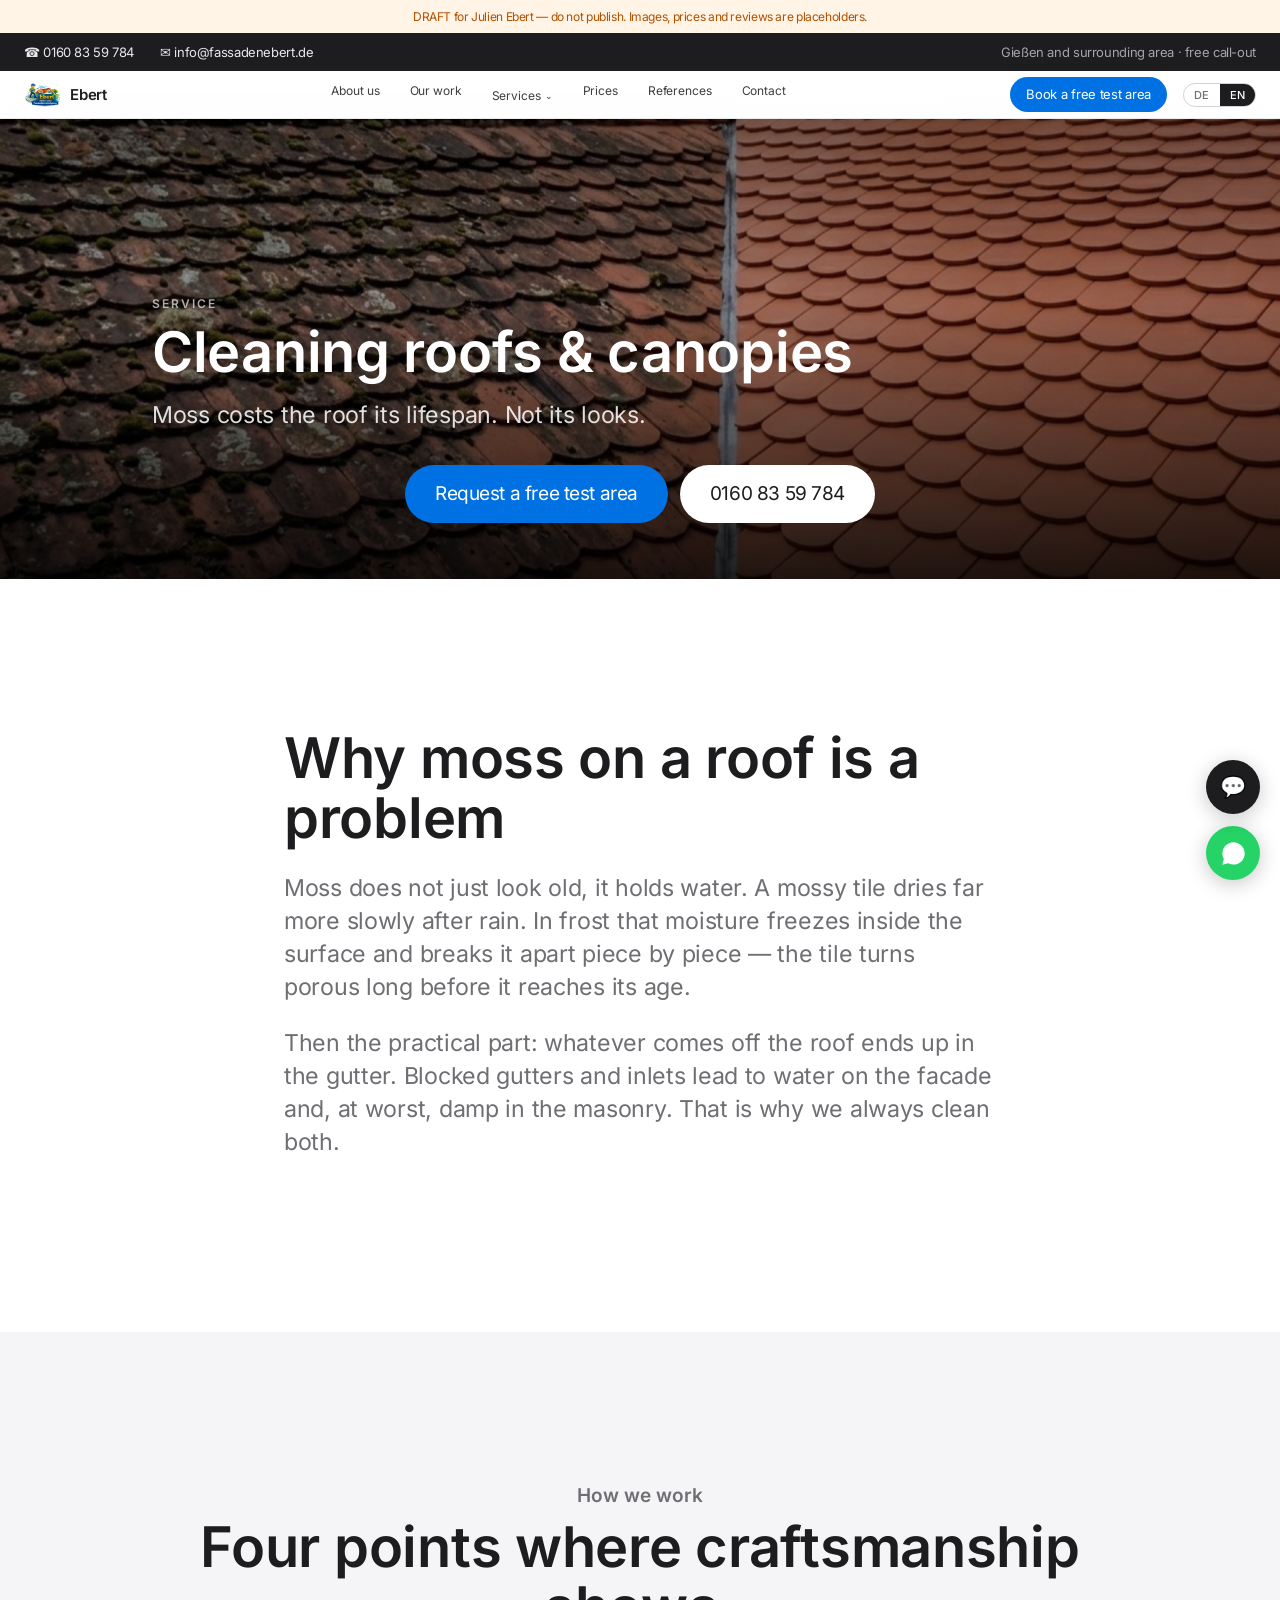
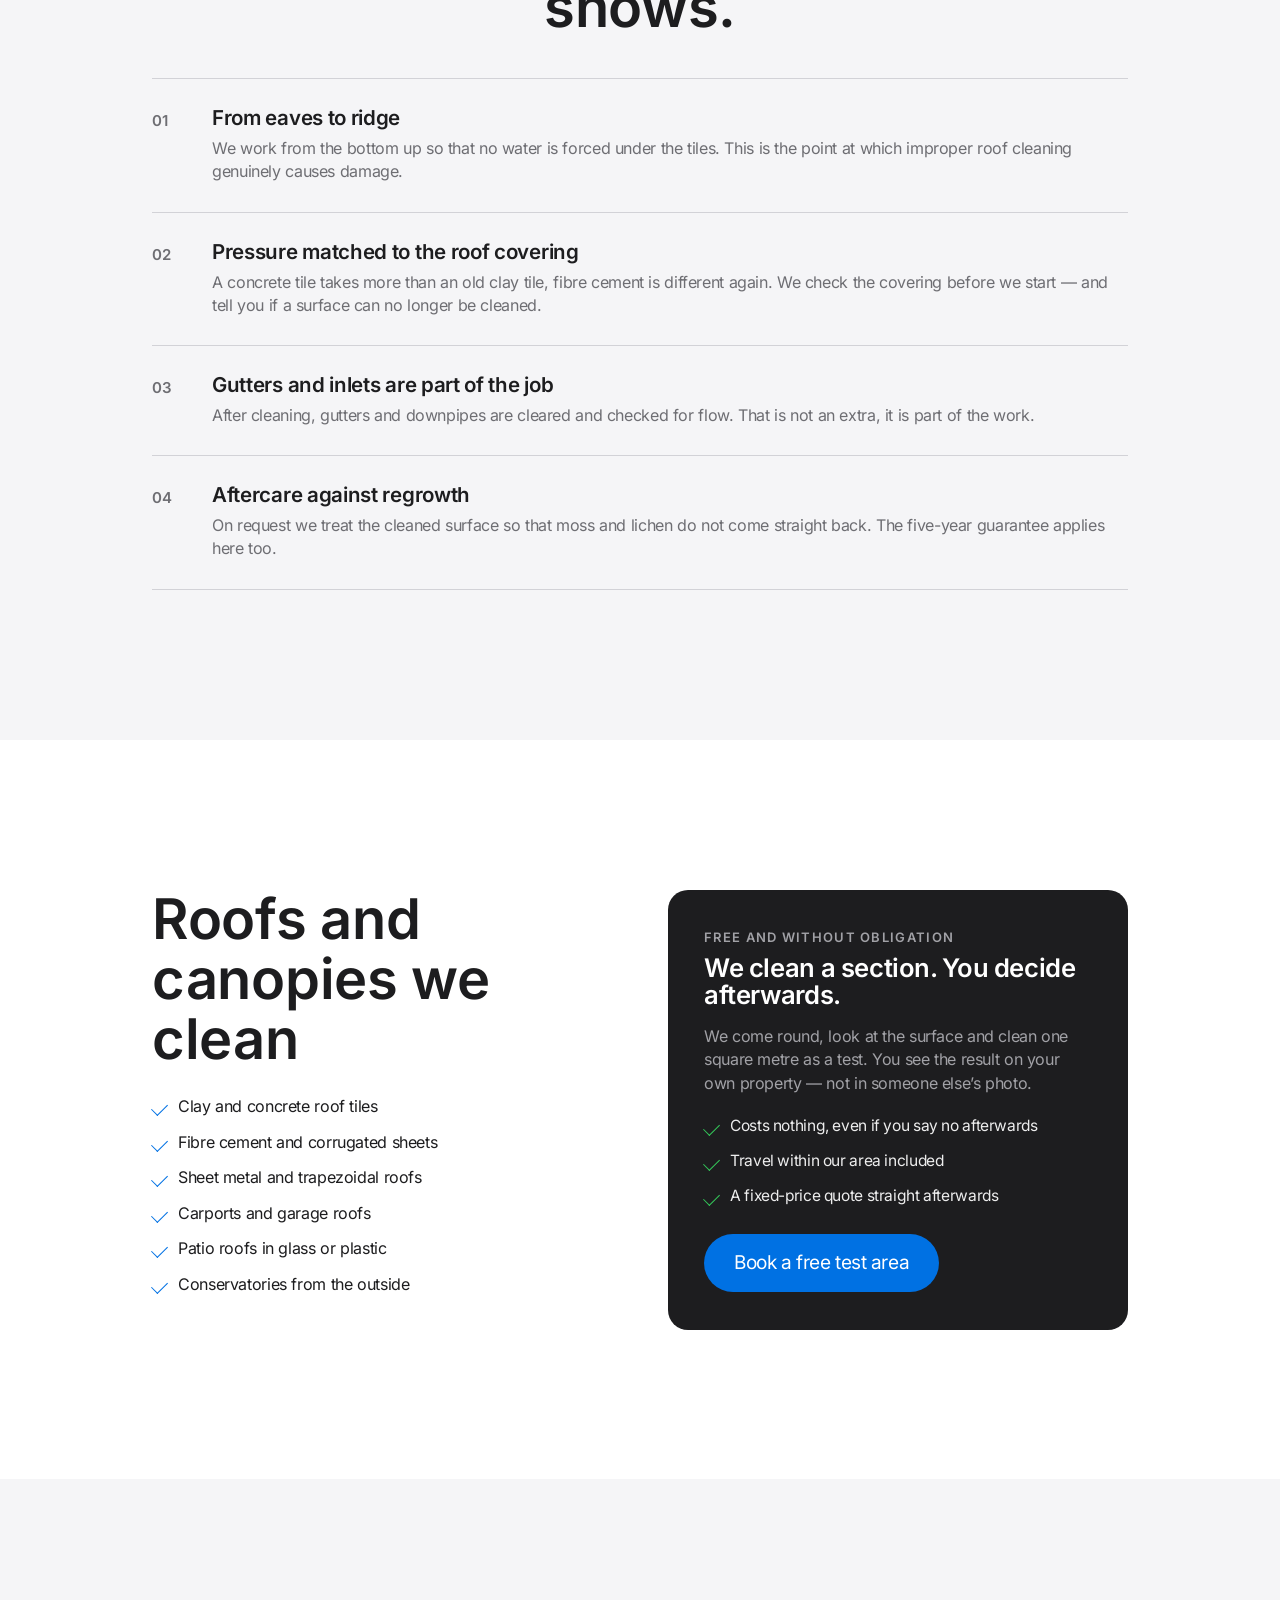
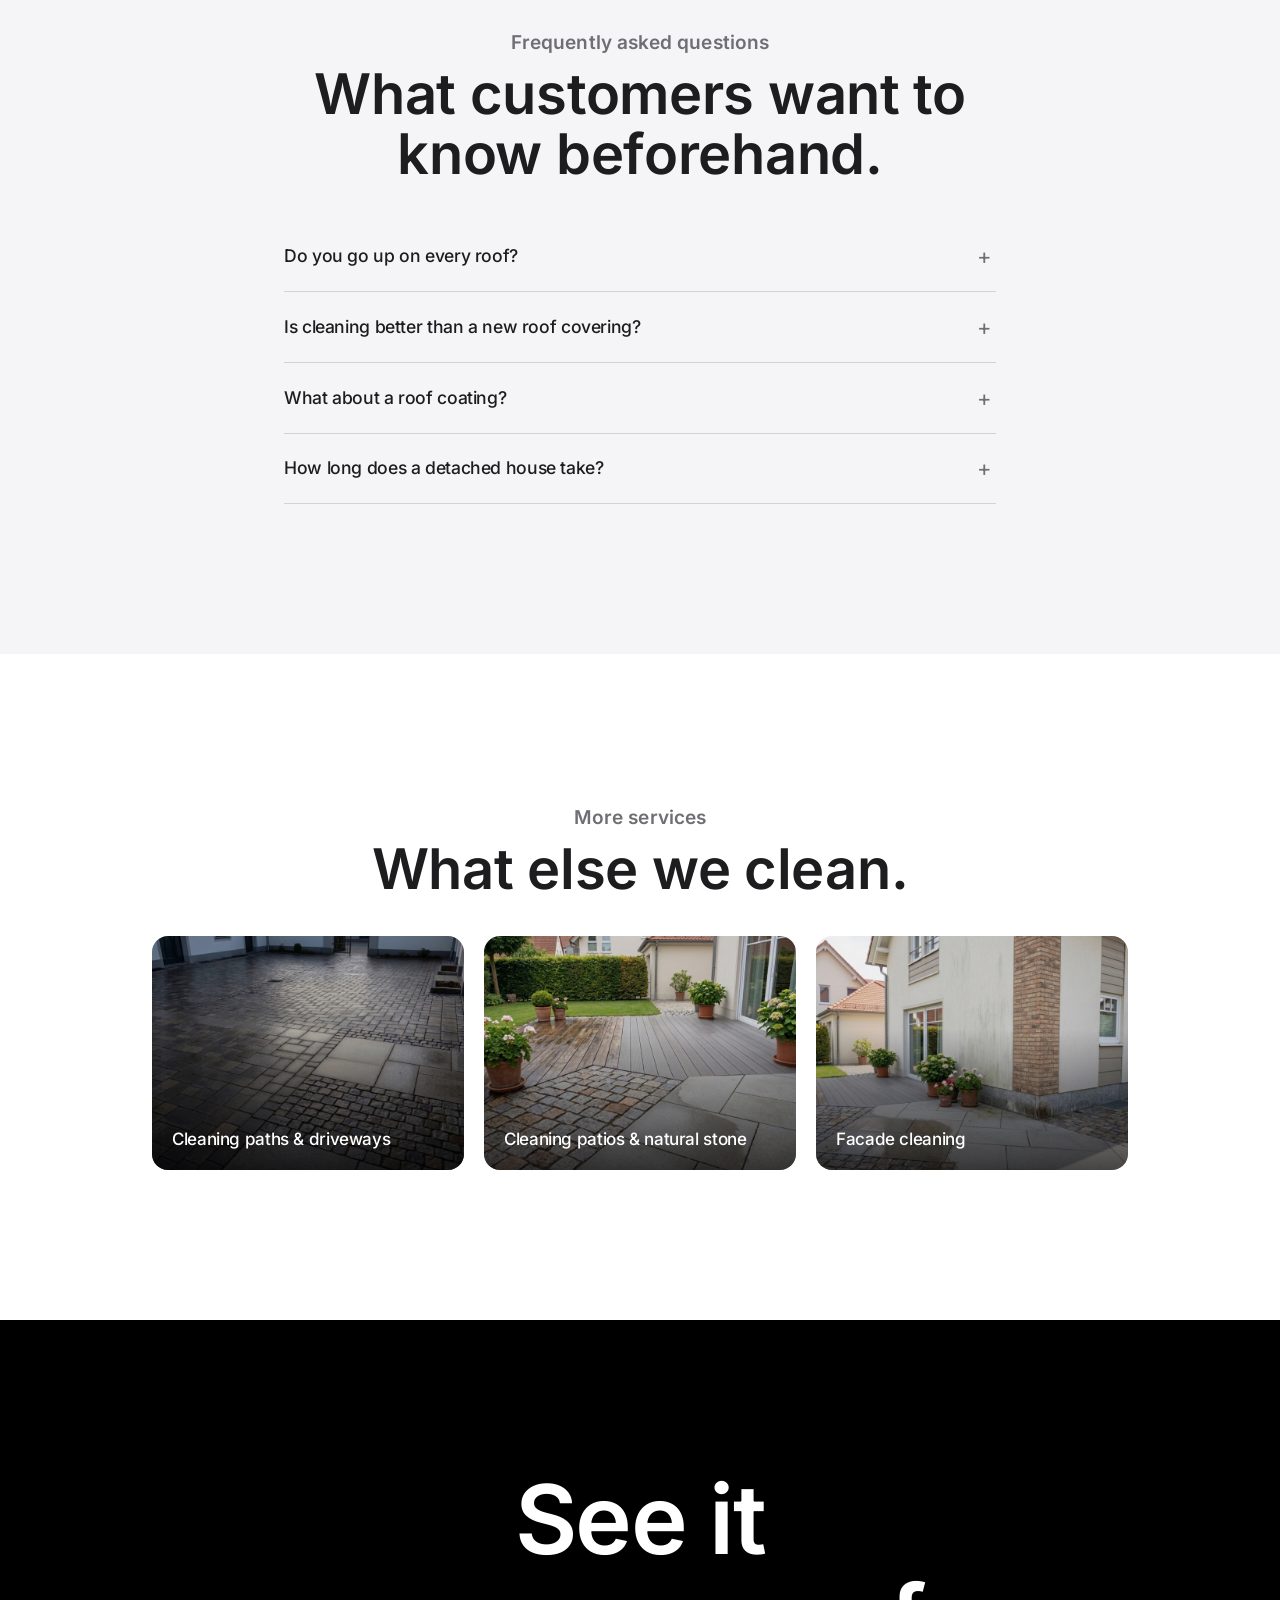
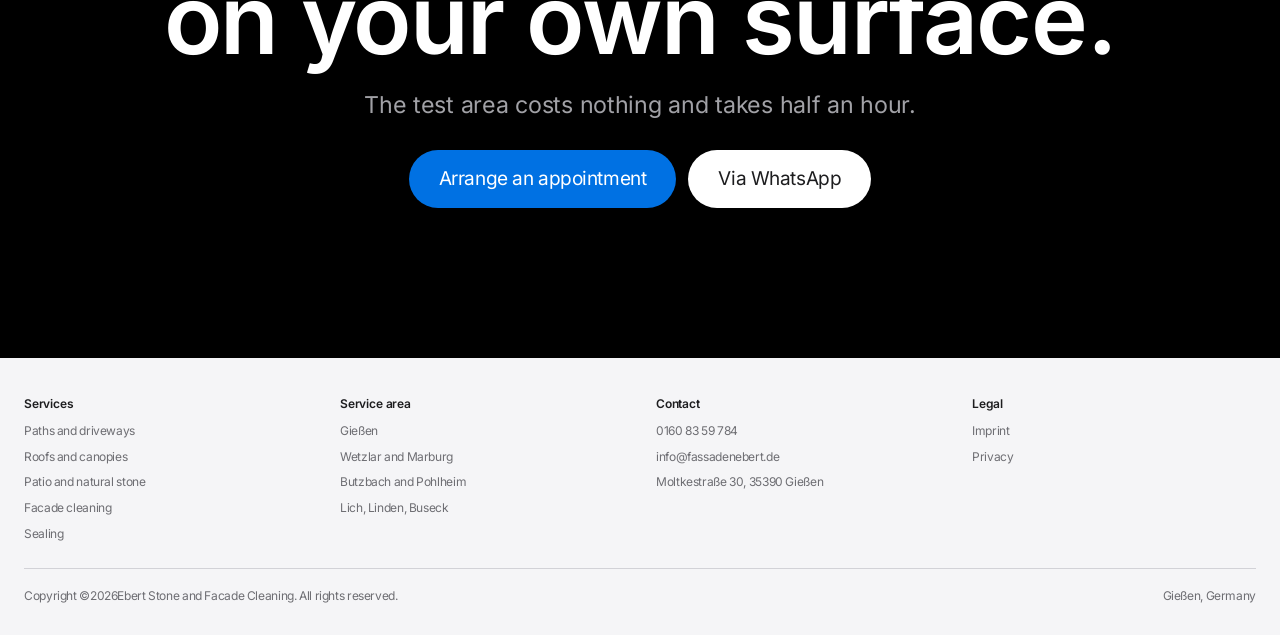
==== commit c4836122: "Chat auf allen Seiten, Materialueberschrift gekuerzt, README - Chat-Huelle jetzt auch auf den fuenf " ====
--- a/dach-ueberdachung.html
+++ b/dach-ueberdachung.html
@@ -128,7 +128,7 @@
   <section class="abschnitt">
     <div class="huelle zwei-spalten">
       <div>
-        <h2 class="gross-h2 zeig">Diese Dächer und Überdachungen reinigen wir</h2>
+        <h2 class="gross-h2 zeig">Diese Dächer reinigen wir</h2>
         <ul class="punkte zeig"><li>Ton- und Betondachziegel</li><li>Faserzement und Wellplatten</li><li>Blech- und Trapezdächer</li><li>Carports und Garagendächer</li><li>Terrassenüberdachungen aus Glas oder Kunststoff</li><li>Wintergärten von außen</li></ul>
       </div>
       <div class="probe-kasten zeig">
@@ -262,6 +262,22 @@
   <svg viewBox="0 0 24 24" aria-hidden="true"><path d="M17.47 14.38c-.3-.15-1.75-.86-2.02-.96-.27-.1-.47-.15-.67.15-.2.3-.77.96-.94 1.16-.17.2-.35.22-.64.07-.3-.15-1.25-.46-2.38-1.47-.88-.79-1.47-1.76-1.65-2.05-.17-.3-.02-.46.13-.6.13-.14.3-.35.45-.52.15-.17.2-.3.3-.5.1-.2.05-.37-.02-.52-.08-.15-.67-1.6-.92-2.2-.24-.58-.49-.5-.67-.51h-.57c-.2 0-.52.07-.79.37-.27.3-1.04 1.01-1.04 2.47s1.06 2.86 1.21 3.06c.15.2 2.1 3.2 5.08 4.49.71.3 1.26.49 1.69.63.71.22 1.36.19 1.87.12.57-.09 1.75-.72 2-1.41.25-.69.25-1.28.17-1.41-.07-.13-.27-.2-.57-.35zM12.04 2C6.58 2 2.13 6.45 2.13 11.91c0 1.75.46 3.45 1.32 4.95L2 22l5.25-1.38a9.86 9.86 0 004.79 1.22h.01c5.46 0 9.91-4.45 9.91-9.91S17.5 2 12.04 2z"/></svg>
 </a>
 
+<button class="chat-knopf" id="chat-knopf" aria-label="Chat öffnen" aria-expanded="false" aria-controls="chat">💬</button>
+
+<div class="chat" id="chat" role="dialog" aria-label="Chat mit Ebert">
+  <div class="chat-kopf">
+    <span class="chat-punkt" aria-hidden="true"></span>
+    <span><b>Ebert Assistent</b><small id="chat-status">Antwortet meist sofort</small></span>
+    <button class="chat-zu" id="chat-zu" aria-label="Chat schließen">✕</button>
+  </div>
+  <div class="chat-verlauf" id="chat-verlauf"></div>
+  <div class="chat-vorschlaege" id="chat-vorschlaege"></div>
+  <form class="chat-eingabe" id="chat-form">
+    <input type="text" id="chat-text" placeholder="Frage eingeben …" autocomplete="off" aria-label="Nachricht">
+    <button class="chat-senden" type="submit" aria-label="Senden">↑</button>
+  </form>
+</div>
+
 <script src="i18n.js"></script>
 <script src="i18n-unterseiten.js"></script>
 <script src="preise.js"></script>
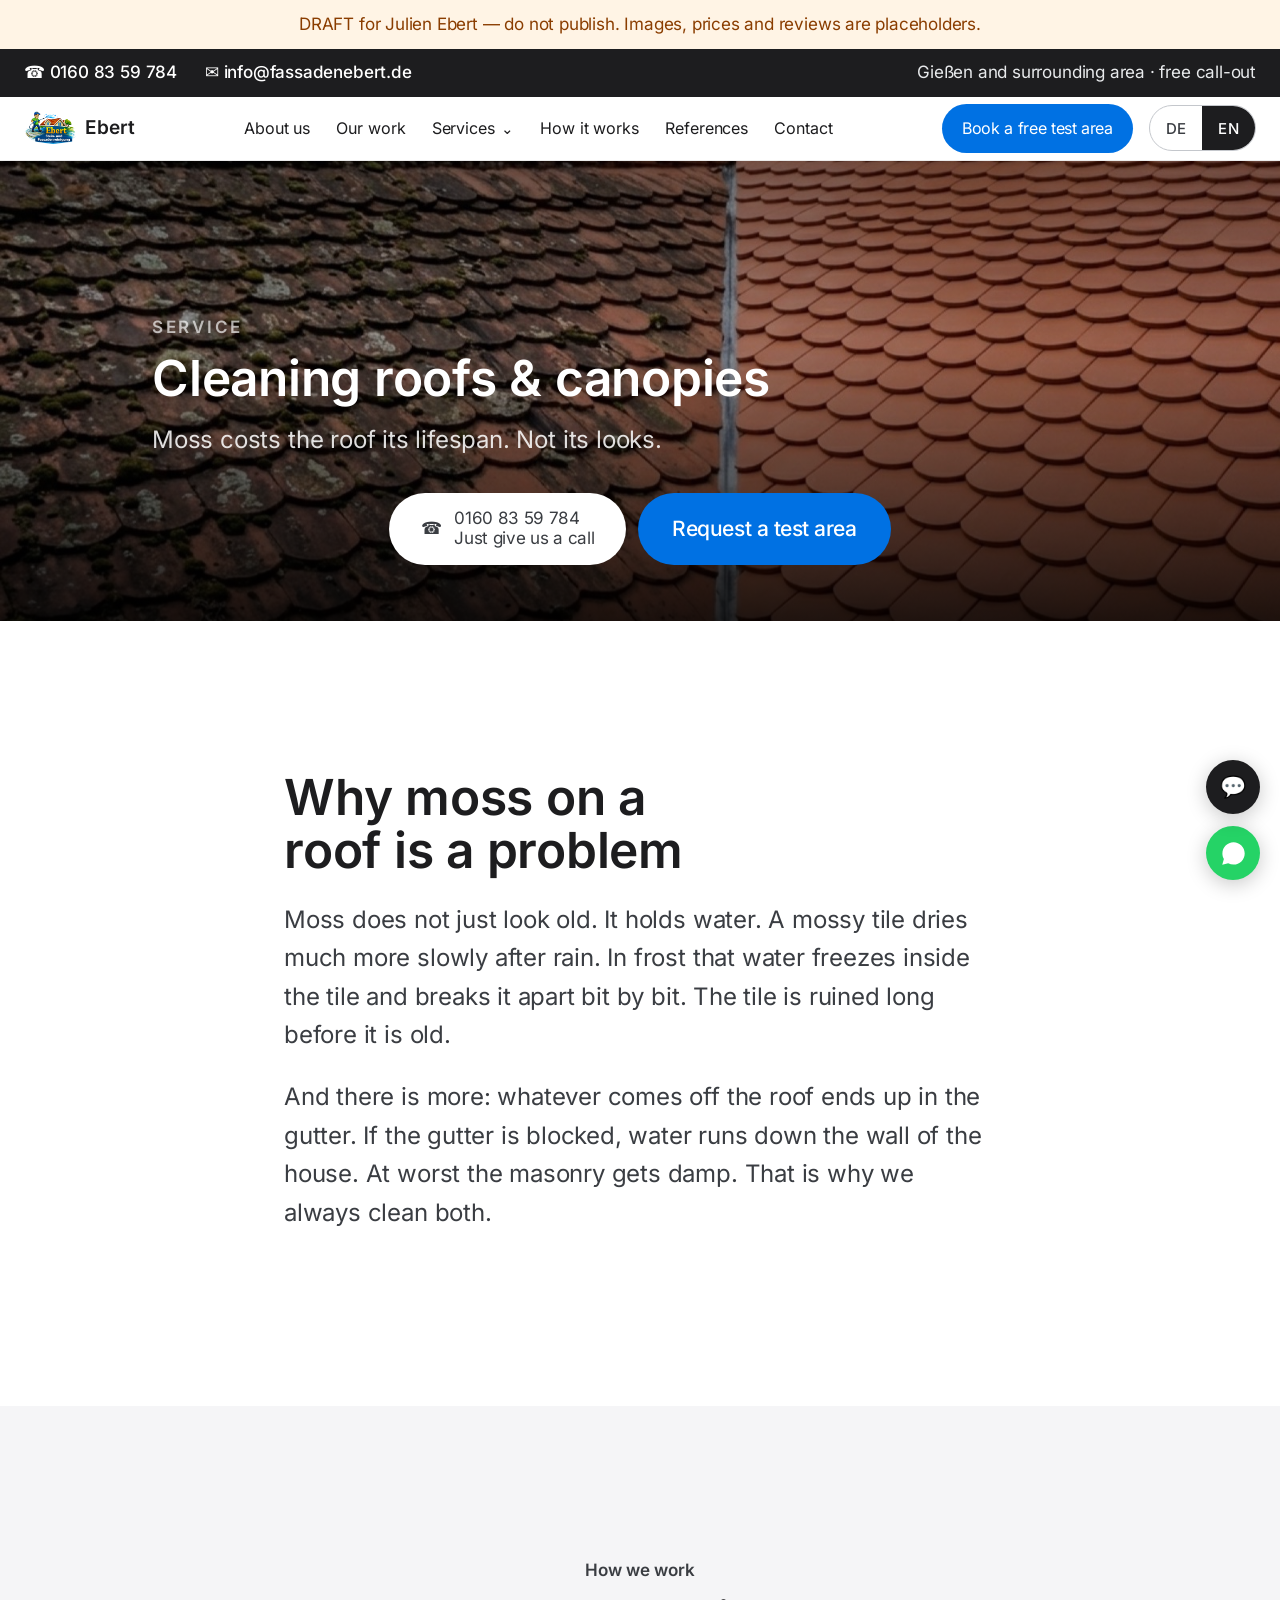
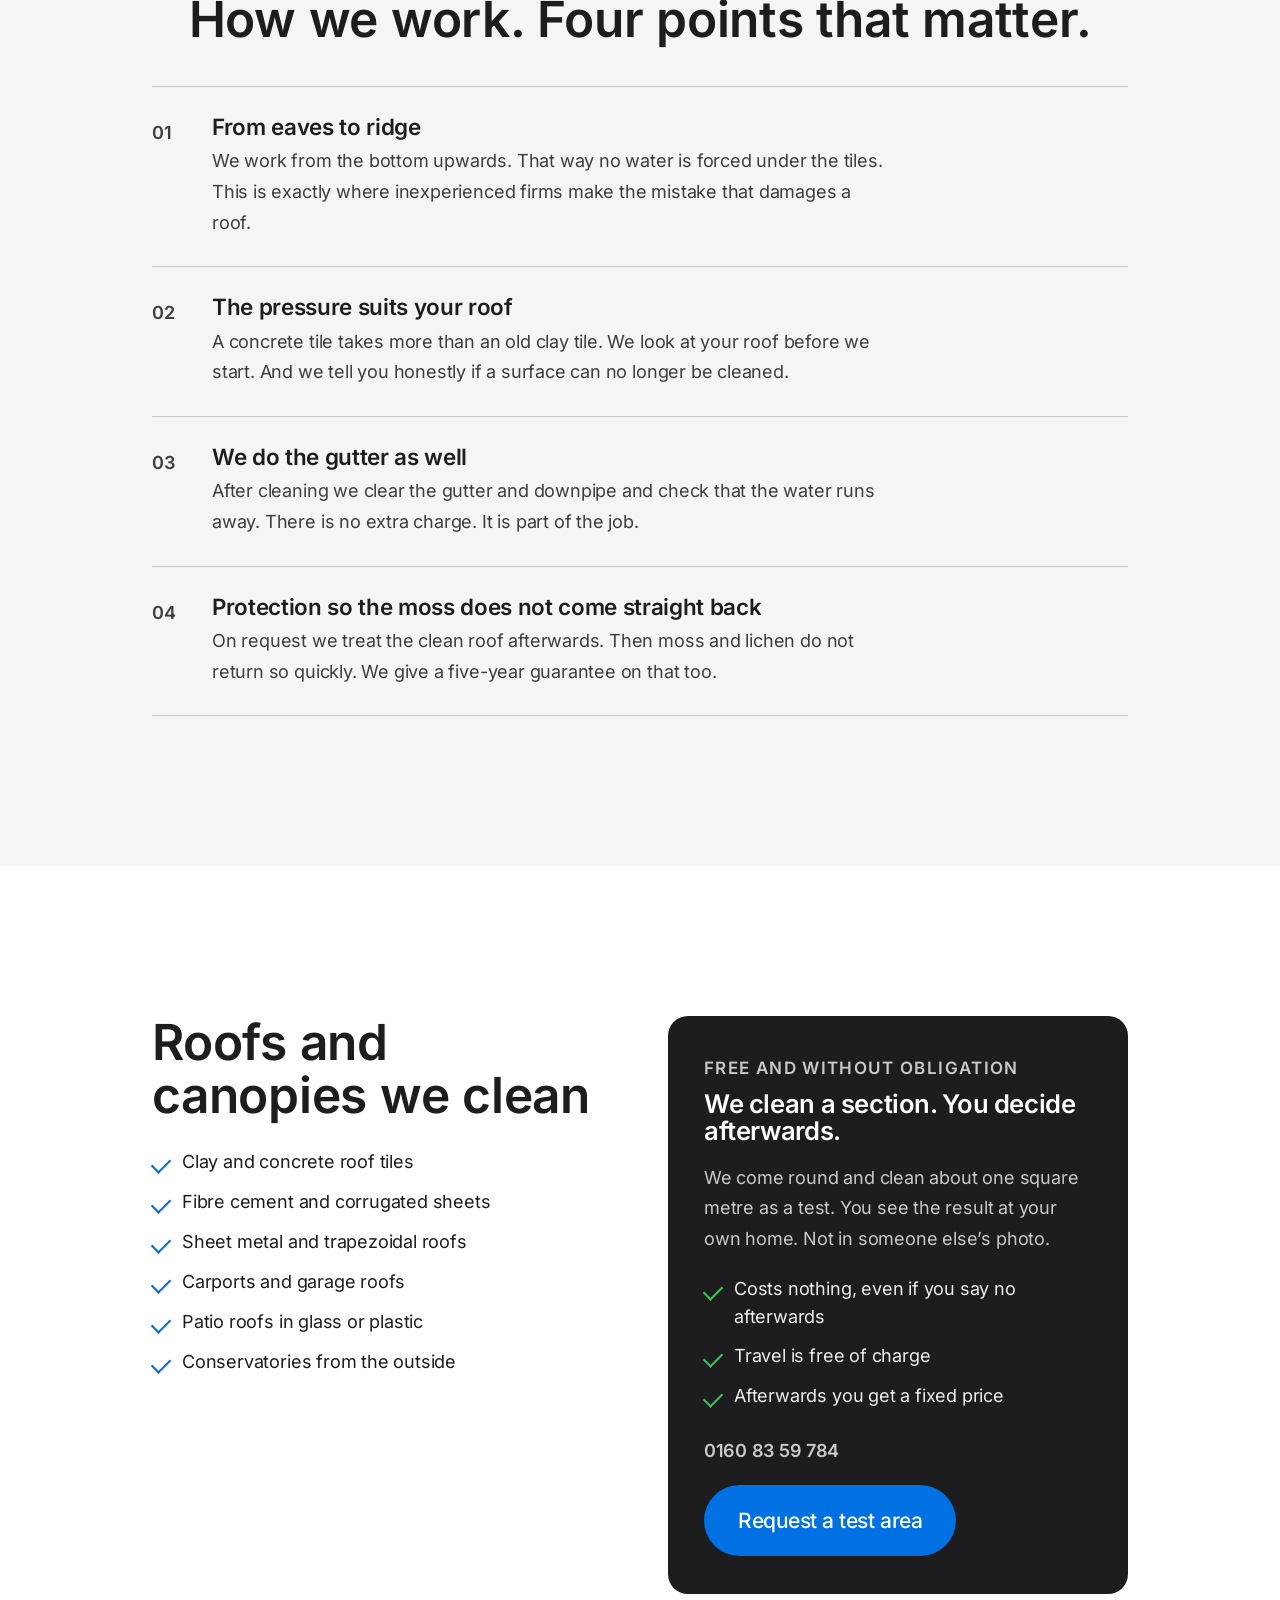
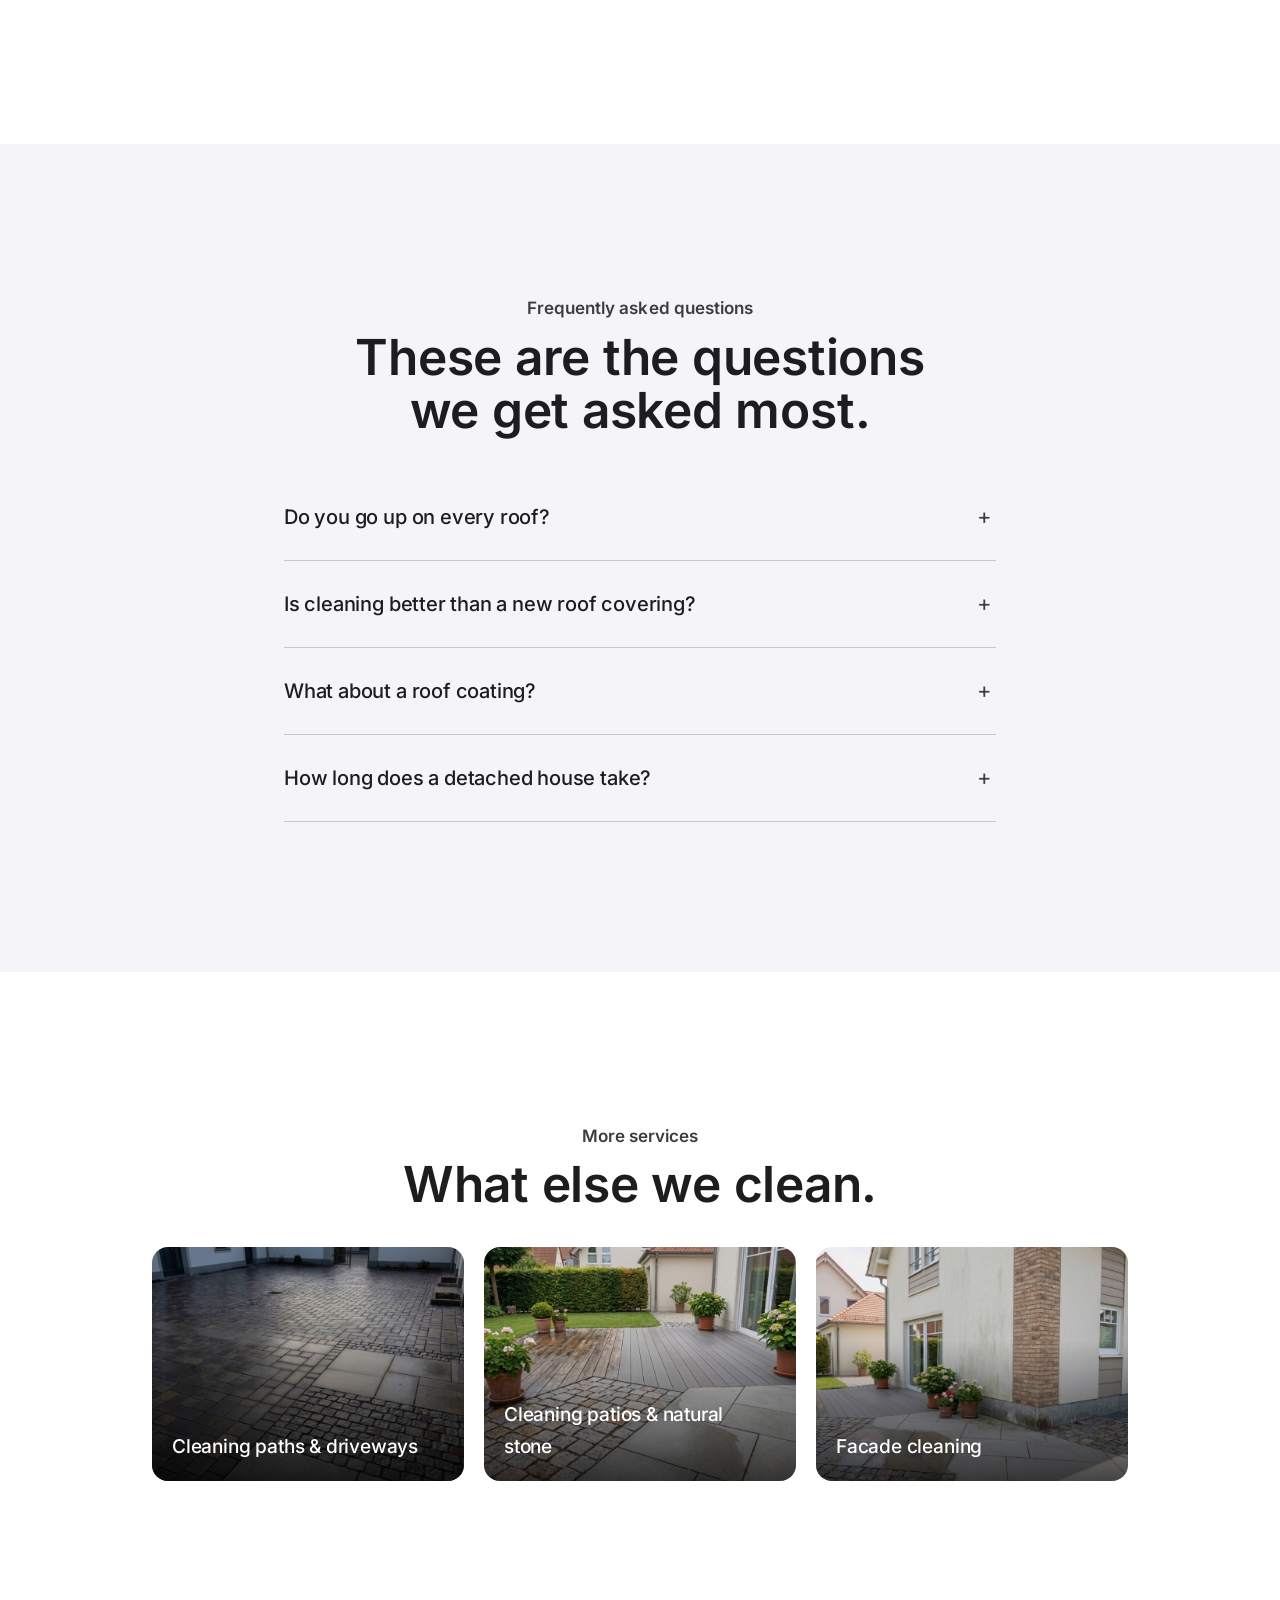
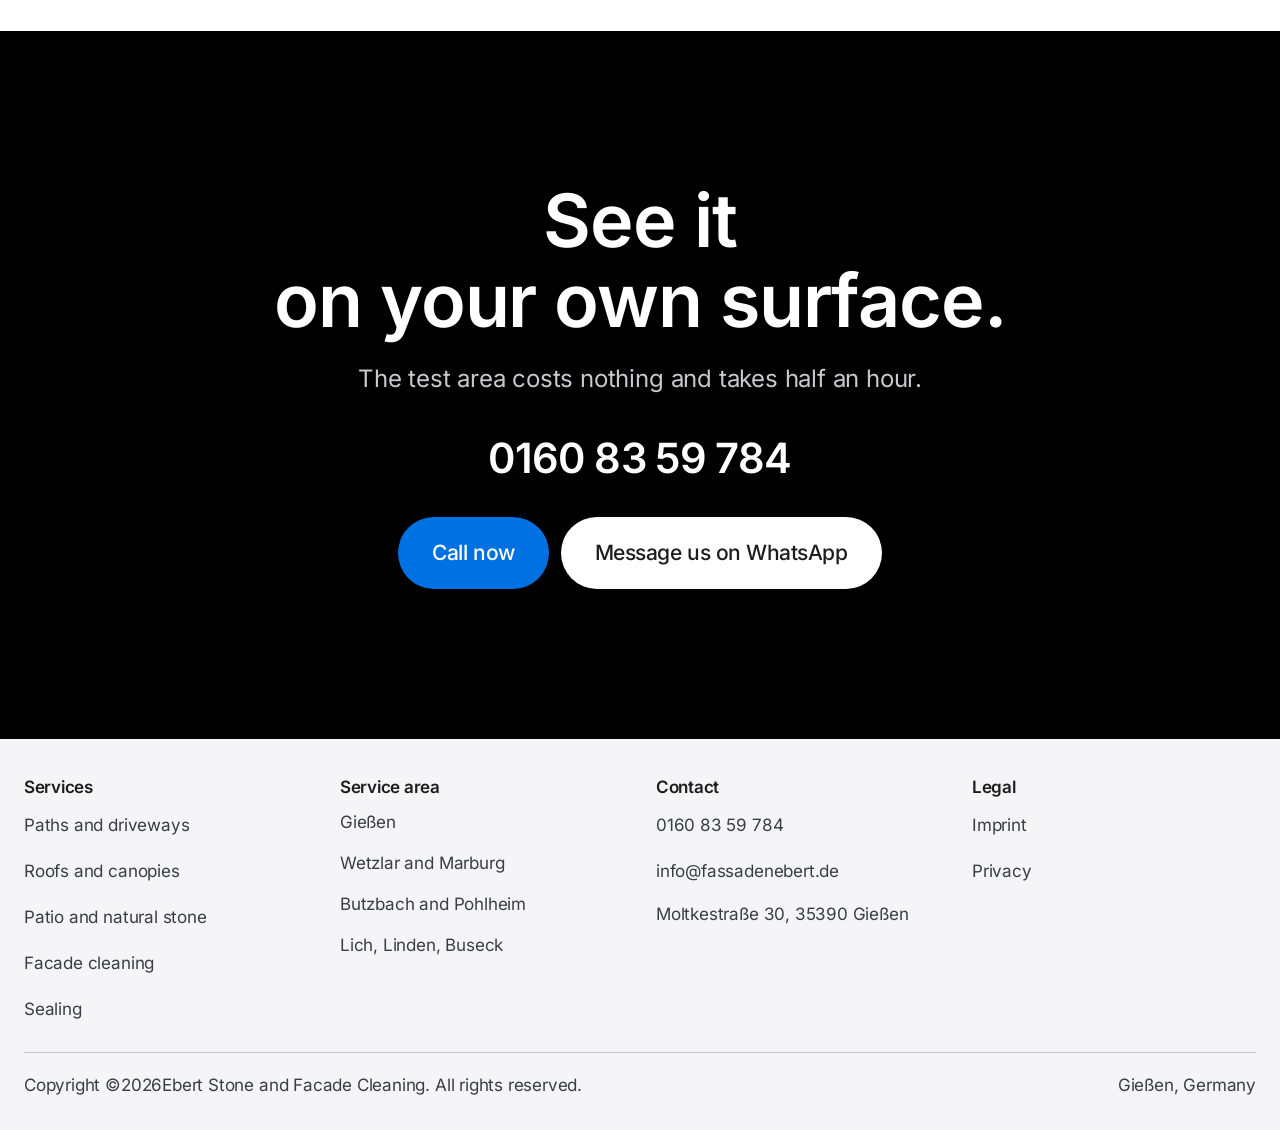
==== commit 08e42cde: "V4 — Zielgruppe ab 50: gross, ruhig, verstaendlich, ohne Preise Beide Seiten im Browser gemessen sta" ====
--- a/dach-ueberdachung.html
+++ b/dach-ueberdachung.html
@@ -48,7 +48,7 @@
           <a href="impraegnierung.html">Imprägnierung & Versiegelung</a>
         </div>
       </div>
-      <a href="index.html#preise">Preise</a>
+      <a href="index.html#probeflaeche">Ablauf</a>
       <a href="index.html#stimmen">Referenzen</a>
       <a href="index.html#anfrage">Kontakt</a>
     </nav>
@@ -73,8 +73,14 @@
       <h1 class="gross-h2">Dach &amp; Überdachung reinigen</h1>
       <p class="lead">Moos kostet das Dach Lebensdauer. Nicht Optik.</p>
       <div class="hero-knoepfe">
-        <a class="knopf knopf-gross" href="index.html#anfrage">Kostenlose Probefläche anfragen</a>
-        <a class="knopf knopf-hell knopf-gross" href="tel:+4916083597840">0160 83 59 784</a>
+        <a class="hero-tel" href="tel:+4916083597840">
+          <span class="hero-tel-inhalt" aria-hidden="true">☎</span>
+          <span class="hero-tel-inhalt">
+            0160 83 59 784
+            <span>Rufen Sie uns einfach an</span>
+          </span>
+        </a>
+        <a class="knopf knopf-gross" href="index.html#anfrage">Probefläche anfragen</a>
       </div>
     </div>
   </section>
@@ -82,7 +88,7 @@
   <section class="abschnitt">
     <div class="huelle schmal">
       <h2 class="gross-h2 zeig">Warum Moos auf dem Dach ein Problem ist</h2>
-      <div class="zeig"><p class="lead">Moos sieht nicht nur alt aus, es hält Wasser. Ein bemooster Ziegel trocknet nach Regen deutlich langsamer ab. Bei Frost gefriert diese Feuchtigkeit in der Oberfläche und sprengt sie Stück für Stück auf — der Ziegel wird porös, lange bevor er sein Alter erreicht hat.</p><p class="lead">Dazu kommt der praktische Teil: Was sich vom Dach löst, landet in der Rinne. Verstopfte Rinnen und Einläufe führen zu Wasser an der Fassade und im schlechtesten Fall zu Feuchtigkeit im Mauerwerk. Wir reinigen deshalb immer beides.</p></div>
+      <div class="zeig"><p class="lead">Moos sieht nicht nur alt aus. Es hält Wasser fest. Ein bemooster Ziegel trocknet nach Regen viel langsamer. Bei Frost gefriert dieses Wasser im Ziegel und sprengt ihn nach und nach auf. So wird der Ziegel kaputt, lange bevor er alt ist.</p><p class="lead">Dazu kommt: Was sich vom Dach löst, landet in der Dachrinne. Ist die Rinne verstopft, läuft das Wasser an der Hauswand herunter. Im schlimmsten Fall wird die Mauer feucht. Deshalb reinigen wir immer beides.</p></div>
     </div>
   </section>
 
@@ -90,35 +96,35 @@
     <div class="huelle">
       <div class="mitte" style="margin-bottom:40px">
         <p class="eyebrow zeig">Wie wir arbeiten</p>
-        <h2 class="gross-h2 zeig">Vier Punkte, an denen sich Handwerk entscheidet.</h2>
+        <h2 class="gross-h2 zeig">So arbeiten wir. Vier Punkte, auf die es ankommt.</h2>
       </div>
       <div class="verfahren">
           <article class="verfahren-block zeig">
             <span class="verfahren-nr">01</span>
             <div>
               <h3>Von der Traufe zum First</h3>
-              <p>Wir arbeiten von unten nach oben, damit kein Wasser unter die Ziegel gedrückt wird. Das ist der Punkt, an dem unsachgemäße Dachreinigung tatsächlich Schaden anrichtet.</p>
+              <p>Wir arbeiten von unten nach oben. So wird kein Wasser unter die Ziegel gedrückt. Genau hier machen unerfahrene Firmen den Fehler, der ein Dach beschädigt.</p>
             </div>
           </article>
           <article class="verfahren-block zeig">
             <span class="verfahren-nr">02</span>
             <div>
-              <h3>Angepasster Druck je Eindeckung</h3>
-              <p>Ein Betondachstein verträgt mehr als ein alter Tonziegel, Faserzement wieder etwas anderes. Wir prüfen die Eindeckung, bevor wir anfangen — und sagen es Ihnen, wenn eine Fläche nicht mehr reinigungsfähig ist.</p>
+              <h3>Der Druck passt zu Ihrem Dach</h3>
+              <p>Ein Betonstein hält mehr aus als ein alter Tonziegel. Wir schauen uns Ihr Dach an, bevor wir anfangen. Und wir sagen es Ihnen ehrlich, wenn eine Fläche nicht mehr zu reinigen ist.</p>
             </div>
           </article>
           <article class="verfahren-block zeig">
             <span class="verfahren-nr">03</span>
             <div>
-              <h3>Rinnen und Einläufe gehören dazu</h3>
-              <p>Nach der Reinigung werden Dachrinnen und Fallrohre geräumt und auf Durchfluss geprüft. Das ist kein Zusatz, sondern Teil der Arbeit.</p>
+              <h3>Die Dachrinne machen wir mit</h3>
+              <p>Nach der Reinigung räumen wir Dachrinne und Fallrohr frei und prüfen, ob das Wasser abläuft. Das kostet nichts extra. Das gehört dazu.</p>
             </div>
           </article>
           <article class="verfahren-block zeig">
             <span class="verfahren-nr">04</span>
             <div>
-              <h3>Nachbehandlung gegen Wiederbewuchs</h3>
-              <p>Auf Wunsch behandeln wir die gereinigte Fläche nach, damit Moos und Flechten nicht sofort zurückkommen. Auch hier gilt die Fünf-Jahres-Garantie.</p>
+              <h3>Schutz, damit das Moos nicht gleich wiederkommt</h3>
+              <p>Auf Wunsch behandeln wir das saubere Dach nach. Dann kommen Moos und Flechten nicht so schnell zurück. Auch darauf geben wir fünf Jahre Garantie.</p>
             </div>
           </article>
       </div>
@@ -129,22 +135,23 @@
     <div class="huelle zwei-spalten">
       <div>
         <h2 class="gross-h2 zeig">Diese Dächer reinigen wir</h2>
-        <ul class="punkte zeig"><li>Ton- und Betondachziegel</li><li>Faserzement und Wellplatten</li><li>Blech- und Trapezdächer</li><li>Carports und Garagendächer</li><li>Terrassenüberdachungen aus Glas oder Kunststoff</li><li>Wintergärten von außen</li></ul>
+        <ul class="punkte zeig"><li>Ton- und Betondachziegel</li><li>Faserzement und Wellplatten (Eternit)</li><li>Blech- und Trapezdächer</li><li>Carports und Garagendächer</li><li>Terrassenüberdachungen aus Glas oder Kunststoff</li><li>Wintergärten von außen</li></ul>
       </div>
       <div class="probe-kasten zeig">
         <p class="eyebrow">Kostenlos und unverbindlich</p>
         <h3>Wir reinigen ein Stück. Sie entscheiden danach.</h3>
         <p>
-          Wir kommen vorbei, sehen uns die Fläche an und reinigen einen Quadratmeter
-          als Probe. Sie sehen das Ergebnis an Ihrem eigenen Objekt — nicht auf einem
-          Foto von jemand anderem.
+          Wir kommen vorbei und reinigen etwa einen Quadratmeter als Probe.
+          Sie sehen das Ergebnis bei sich zu Hause. Nicht auf einem Foto
+          von jemand anderem.
         </p>
         <ul class="punkte">
           <li>Kostet nichts, auch wenn Sie danach absagen</li>
-          <li>Anfahrt im Einsatzgebiet inklusive</li>
-          <li>Festpreis-Angebot direkt im Anschluss</li>
-        </ul>
-        <a class="knopf knopf-gross" href="index.html#anfrage">Probefläche sichern</a>
+          <li>Die Anfahrt ist kostenlos</li>
+          <li>Sie bekommen danach einen festen Preis</li>
+        </ul>
+        <p class="nummer-gross" style="margin-bottom:18px"><a href="tel:+4916083597840">0160 83 59 784</a></p>
+        <a class="knopf knopf-gross" href="index.html#anfrage">Probefläche anfragen</a>
       </div>
     </div>
   </section>
@@ -153,24 +160,24 @@
     <div class="huelle schmal">
       <div class="mitte" style="margin-bottom:36px">
         <p class="eyebrow zeig">Häufige Fragen</p>
-        <h2 class="gross-h2 zeig">Was Kunden vorher wissen wollen.</h2>
+        <h2 class="gross-h2 zeig">Das werden wir oft gefragt.</h2>
       </div>
 
         <details class="faq zeig">
           <summary>Steigen Sie auf jedes Dach?</summary>
-          <p>Auf die meisten. Wo die Statik oder der Zustand der Eindeckung es nicht zulässt, arbeiten wir vom Gerüst, von der Hebebühne oder mit der Teleskoplanze vom Boden. Was möglich ist, sehen wir bei der Besichtigung.</p>
+          <p>Auf die meisten. Wenn das Dach es nicht trägt, arbeiten wir vom Gerüst, von einer Hebebühne oder mit einer langen Stange vom Boden aus. Was bei Ihnen geht, sehen wir vor Ort.</p>
         </details>
         <details class="faq zeig">
           <summary>Ist eine Reinigung besser als eine Neueindeckung?</summary>
-          <p>Fast immer — solange die Ziegel intakt sind. Eine Neueindeckung kostet ein Vielfaches. Wenn die Substanz nicht mehr trägt, sagen wir Ihnen das offen, statt eine Reinigung zu verkaufen, die nichts bringt.</p>
+          <p>Fast immer, solange die Ziegel heil sind. Ein neues Dach kostet ein Vielfaches. Wenn Ihr Dach wirklich nicht mehr zu retten ist, sagen wir Ihnen das offen.</p>
         </details>
         <details class="faq zeig">
           <summary>Was ist mit einer Dachbeschichtung?</summary>
-          <p>Eine Beschichtung ist Farbe auf dem Ziegel. Sie kann sinnvoll sein, ist aber kein Ersatz für eine saubere Vorreinigung — ohne die hält keine Beschichtung. Wir beraten Sie ehrlich, was Ihr Dach braucht.</p>
+          <p>Eine Beschichtung ist Farbe auf dem Ziegel. Sie kann sinnvoll sein. Ohne gründliche Reinigung vorher hält sie aber nicht. Wir sagen Ihnen ehrlich, was Ihr Dach braucht.</p>
         </details>
         <details class="faq zeig">
           <summary>Wie lange dauert ein Einfamilienhaus?</summary>
-          <p>Ein bis zwei Arbeitstage, je nach Fläche, Neigung und Verschmutzungsgrad. Die Rinnenreinigung ist darin enthalten.</p>
+          <p>Ein bis zwei Tage, je nach Größe und Verschmutzung. Die Dachrinne ist dabei.</p>
         </details>
     </div>
   </section>
@@ -204,9 +211,10 @@
       <p class="lead zeig" style="margin-top:20px">
         Die Probefläche kostet nichts und dauert eine halbe Stunde.
       </p>
-      <div class="hero-knoepfe zeig" style="justify-content:center;margin-top:28px">
-        <a class="knopf knopf-gross" href="index.html#anfrage">Termin vereinbaren</a>
-        <a class="knopf knopf-hell knopf-gross" href="https://wa.me/4916083597840" rel="noopener">Per WhatsApp</a>
+      <p class="nummer-gross zeig" style="margin-top:22px"><a href="tel:+4916083597840">0160 83 59 784</a></p>
+      <div class="hero-knoepfe zeig" style="justify-content:center;margin-top:24px">
+        <a class="knopf knopf-gross" href="tel:+4916083597840">Jetzt anrufen</a>
+        <a class="knopf knopf-hell knopf-gross" href="https://wa.me/4916083597840" rel="noopener">Über WhatsApp schreiben</a>
       </div>
     </div>
   </section>
@@ -257,6 +265,11 @@
     </div>
   </div>
 </footer>
+
+<div class="tel-leiste">
+  <a class="anrufen" href="tel:+4916083597840">☎ Anrufen</a>
+  <a class="whatsapp" href="https://wa.me/4916083597840" rel="noopener">WhatsApp</a>
+</div>
 
 <a class="wa-knopf" href="https://wa.me/4916083597840" rel="noopener" aria-label="WhatsApp">
   <svg viewBox="0 0 24 24" aria-hidden="true"><path d="M17.47 14.38c-.3-.15-1.75-.86-2.02-.96-.27-.1-.47-.15-.67.15-.2.3-.77.96-.94 1.16-.17.2-.35.22-.64.07-.3-.15-1.25-.46-2.38-1.47-.88-.79-1.47-1.76-1.65-2.05-.17-.3-.02-.46.13-.6.13-.14.3-.35.45-.52.15-.17.2-.3.3-.5.1-.2.05-.37-.02-.52-.08-.15-.67-1.6-.92-2.2-.24-.58-.49-.5-.67-.51h-.57c-.2 0-.52.07-.79.37-.27.3-1.04 1.01-1.04 2.47s1.06 2.86 1.21 3.06c.15.2 2.1 3.2 5.08 4.49.71.3 1.26.49 1.69.63.71.22 1.36.19 1.87.12.57-.09 1.75-.72 2-1.41.25-.69.25-1.28.17-1.41-.07-.13-.27-.2-.57-.35zM12.04 2C6.58 2 2.13 6.45 2.13 11.91c0 1.75.46 3.45 1.32 4.95L2 22l5.25-1.38a9.86 9.86 0 004.79 1.22h.01c5.46 0 9.91-4.45 9.91-9.91S17.5 2 12.04 2z"/></svg>
@@ -280,7 +293,6 @@
 
 <script src="i18n.js"></script>
 <script src="i18n-unterseiten.js"></script>
-<script src="preise.js"></script>
 <script src="site.js"></script>
 </body>
 </html>
--- a/site.css
+++ b/site.css
@@ -8,22 +8,31 @@
   --grau: #f5f5f7;
   --schwarz: #000000;
   --tinte: #1d1d1f;
-  --leise: #6e6e73;
-  --leise-dunkel: #a1a1a6;
-  --linie: #d2d2d7;
+  --leise: #3a3d42;          /* Kontrast 8,9 auf Weiss (WCAG AAA) */
+  --leise-dunkel: #c7c9ce;   /* Kontrast 9,8 auf Schwarz */
+  --linie: #c4c7cc;
   --linie-dunkel: #2c2c2e;
   --blau: #0071e3;
+  --blau-text: #00458c;      /* fuer feine Texte: Kontrast 8,6 auf Weiss */
   --blau-hell: #2b8fff;
   --gruen: #34c759;
-  --warn: #b25000;
+  --warn: #8a3d00;           /* Kontrast 7,3 auf #fff4e5 */
   --warn-flaeche: #fff4e5;
   --breite: 1024px;
   --breit: 1280px;
-  --nav: 48px;
+  --nav: 64px;
   --kurve: cubic-bezier(.2, .7, .2, 1);
 }
 
 * { box-sizing: border-box; }
+
+/* Tastaturbedienung sichtbar machen */
+a:focus-visible, button:focus-visible, input:focus-visible,
+textarea:focus-visible, select:focus-visible, summary:focus-visible, [tabindex]:focus-visible {
+  outline: 3px solid var(--blau);
+  outline-offset: 3px;
+  border-radius: 4px;
+}
 
 html {
   scroll-behavior: smooth;
@@ -36,15 +45,17 @@
   background: var(--weiss);
   color: var(--tinte);
   font-family: 'Inter', -apple-system, BlinkMacSystemFont, 'Helvetica Neue', Helvetica, Arial, sans-serif;
-  font-size: 17px;
-  line-height: 1.47059;
+  font-size: 19px;
+  line-height: 1.7;
   font-weight: 400;
-  letter-spacing: -.022em;
+  letter-spacing: -.01em;
   -webkit-font-smoothing: antialiased;
   overflow-x: hidden;
 }
 
 img { max-width: 100%; display: block; }
+p { max-width: 62ch; }
+.mitte p, .mitte .lead { margin-left: auto; margin-right: auto; }
 a { color: var(--blau); text-decoration: none; }
 a:hover { text-decoration: underline; }
 
@@ -60,13 +71,15 @@
 
 /* ---------- Typo-Stufen ---------- */
 .statement {
-  font-size: clamp(2.5rem, 8.5vw, 6rem);
-  line-height: 1.04;
+  font-size: clamp(2.3rem, 6.5vw, 4.6rem);
+  line-height: 1.08;
   letter-spacing: -.015em;
   font-weight: 600;
+  text-wrap: balance;
 }
 .gross-h2 {
-  font-size: clamp(2rem, 5vw, 3.5rem);
+  text-wrap: balance;
+  font-size: clamp(1.9rem, 4.2vw, 3.1rem);
   line-height: 1.07;
   letter-spacing: -.005em;
   font-weight: 600;
@@ -79,21 +92,22 @@
   margin: 0 0 8px;
 }
 .lead {
-  font-size: clamp(1.05rem, 2vw, 1.45rem);
-  line-height: 1.42;
-  letter-spacing: -.012em;
+  font-size: clamp(1.15rem, 2vw, 1.5rem);
+  line-height: 1.6;
+  letter-spacing: -.008em;
   color: var(--leise);
   font-weight: 400;
-}
-.klein { font-size: 14px; line-height: 1.43; color: var(--leise); letter-spacing: -.016em; }
+  max-width: 62ch;
+}
+.klein { font-size: 17px; line-height: 1.65; color: var(--leise); letter-spacing: -.008em; }
 
 /* ---------- Knöpfe ---------- */
 .knopf {
   display: inline-flex; align-items: center; justify-content: center; gap: 8px;
   background: var(--blau); color: #fff;
   font-size: 17px; font-weight: 400; letter-spacing: -.022em;
-  padding: 12px 23px; border-radius: 980px; border: 0; cursor: pointer;
-  font-family: inherit; text-decoration: none;
+  padding: 15px 28px; border-radius: 980px; border: 0; cursor: pointer;
+  font-family: inherit; text-decoration: none; min-height: 52px;
   transition: background .2s var(--kurve), transform .18s var(--kurve);
 }
 .knopf:hover { background: var(--blau-hell); text-decoration: none; }
@@ -105,7 +119,7 @@
 .knopf-rand:hover { background: rgba(0,113,227,.06); }
 .knopf-hell { background: #fff; color: var(--tinte); }
 .knopf-hell:hover { background: #eee; }
-.knopf-gross { font-size: 19px; padding: 15px 30px; }
+.knopf-gross { font-size: 21px; padding: 18px 34px; min-height: 60px; font-weight: 500; }
 
 .textlink {
   color: var(--blau); font-size: 17px; display: inline-flex; align-items: center; gap: 5px;
@@ -138,39 +152,36 @@
 }
 .logo { display: flex; align-items: center; gap: 9px; flex-shrink: 0; color: var(--tinte); }
 .logo:hover { text-decoration: none; }
-.logo img { height: 24px; width: auto; }
-.logo b { font-size: 15px; font-weight: 600; letter-spacing: -.01em; }
-
-.nav { display: flex; gap: 30px; margin: 0 auto; }
-.nav a { font-size: 12px; color: var(--tinte); opacity: .85; letter-spacing: -.01em; }
+.logo img { height: 34px; width: auto; }
+.logo b { font-size: 19px; font-weight: 600; letter-spacing: -.01em; }
+
+.nav { display: flex; gap: 26px; margin: 0 auto; }
+.nav a { font-size: 16px; color: var(--tinte); letter-spacing: -.005em; display: flex; align-items: center; min-height: 48px; }
 .nav a:hover { opacity: 1; text-decoration: none; }
 
 .kopf-rechts { display: flex; align-items: center; gap: 16px; flex-shrink: 0; }
 .sprache {
   display: flex; border: 1px solid var(--linie); border-radius: 980px; overflow: hidden;
+  min-height: 46px; align-items: stretch;
 }
 .sprache button {
   border: 0; background: transparent; cursor: pointer;
   font-family: inherit; font-size: 11px; font-weight: 500; letter-spacing: .02em;
-  padding: 4px 10px; color: var(--leise); transition: all .2s var(--kurve);
+  padding: 11px 16px; color: var(--leise); transition: all .2s var(--kurve);
+  min-height: 44px; font-size: 15px;
 }
 .sprache button.an { background: var(--tinte); color: #fff; }
 .kopf-tel { font-size: 12px; color: var(--tinte); }
 
-.brenner { display: none; background: none; border: 0; cursor: pointer; padding: 6px; }
+.brenner { display: none; background: none; border: 0; cursor: pointer; padding: 12px; min-width: 48px; min-height: 48px; }
 .brenner span { display: block; width: 17px; height: 1.5px; background: var(--tinte); margin: 4px 0; transition: transform .25s var(--kurve), opacity .2s; }
 .brenner.auf span:nth-child(1) { transform: translateY(5.5px) rotate(45deg); }
 .brenner.auf span:nth-child(2) { opacity: 0; }
 .brenner.auf span:nth-child(3) { transform: translateY(-5.5px) rotate(-45deg); }
 
 /* ---------- Reveal ---------- */
-.zeig {
-  opacity: 0;
-  transform: translateY(44px);
-  transition: opacity .9s var(--kurve), transform .9s var(--kurve);
-  will-change: opacity, transform;
-}
-.zeig.da { opacity: 1; transform: none; }
+.zeig { opacity: 1; transform: none; }   /* V4: nichts blendet ein — alles steht sofort da */
+.wort { display: inline; opacity: 1; transform: none; }
 
 /* ---------- Hero ---------- */
 .hero {
@@ -181,10 +192,7 @@
 .hero-bild { position: absolute; inset: 0; }
 .hero-bild img {
   width: 100%; height: 100%; object-fit: cover;
-  transform: scale(1.14);
-  animation: langsam-ran 2.4s var(--kurve) forwards;
-}
-@keyframes langsam-ran { to { transform: scale(1); } }
+}
 .hero-bild::after {
   content: ''; position: absolute; inset: 0;
   background: linear-gradient(180deg, rgba(0,0,0,.55) 0%, rgba(0,0,0,.28) 42%, rgba(0,0,0,.82) 100%);
@@ -194,14 +202,12 @@
 .hero .lead { color: rgba(255,255,255,.86); margin: 20px auto 0; max-width: 34ch; }
 .hero-knoepfe { display: flex; flex-wrap: wrap; gap: 12px; justify-content: center; margin-top: 34px; }
 .hero-ort {
-  font-size: 15px; color: rgba(255,255,255,.72); letter-spacing: .01em; margin: 0 0 14px;
+  font-size: 18px; color: #e0e3e6; letter-spacing: .01em; margin: 0 0 16px;
 }
 .hero-pfeil {
   position: absolute; bottom: 34px; left: 50%; transform: translateX(-50%);
   z-index: 2; color: rgba(255,255,255,.7); font-size: 24px;
-  animation: wipp 2.4s ease-in-out infinite;
-}
-@keyframes wipp { 0%,100% { transform: translate(-50%, 0); } 50% { transform: translate(-50%, 8px); } }
+}
 
 /* ---------- Abschnitte ---------- */
 .abschnitt { padding: clamp(80px, 12vw, 150px) 0; }
@@ -212,12 +218,6 @@
 .mitte .lead { margin-left: auto; margin-right: auto; max-width: 46ch; }
 
 /* Statement mit Wort-Einblendung */
-.wort {
-  display: inline-block;
-  opacity: 0; transform: translateY(28px);
-  transition: opacity .7s var(--kurve), transform .7s var(--kurve);
-}
-.wort.da { opacity: 1; transform: none; }
 .hell-wort { color: var(--leise); }
 
 /* ---------- Sticky-Flächen ---------- */
@@ -386,7 +386,7 @@
 /* ---------- Platzhalter-Markierung ---------- */
 .platzhalter {
   background: var(--warn-flaeche); color: var(--warn);
-  border-radius: 8px; padding: 2px 7px; font-size: 13px; font-weight: 500;
+  border-radius: 8px; padding: 3px 9px; font-size: 17px; font-weight: 600;
   display: inline-block;
 }
 .platzhalter-kasten {
@@ -434,8 +434,8 @@
 }
 .chat-punkt { width: 8px; height: 8px; border-radius: 50%; background: var(--gruen); flex-shrink: 0; }
 .chat-kopf b { font-size: 15px; font-weight: 600; }
-.chat-kopf small { display: block; font-size: 12px; color: var(--leise); }
-.chat-zu { margin-left: auto; background: none; border: 0; font-size: 19px; color: var(--leise); cursor: pointer; line-height: 1; padding: 4px; }
+.chat-kopf small { display: block; font-size: 17px; color: var(--leise); }
+.chat-zu { margin-left: auto; background: none; border: 0; font-size: 20px; color: var(--tinte); cursor: pointer; line-height: 1; padding: 12px; min-width: 48px; min-height: 48px; }
 .chat-verlauf { flex: 1; overflow-y: auto; padding: 18px; display: flex; flex-direction: column; gap: 12px; }
 .blase {
   max-width: 82%; padding: 11px 15px; border-radius: 18px; font-size: 15px; line-height: 1.4;
@@ -459,8 +459,8 @@
 .chat-eingabe { display: flex; gap: 9px; padding: 14px 16px; border-top: 1px solid var(--linie); }
 .chat-eingabe input { flex: 1; border-radius: 980px; padding: 11px 16px; font-size: 15px; }
 .chat-senden {
-  width: 38px; height: 38px; border-radius: 50%; border: 0; background: var(--blau); color: #fff;
-  cursor: pointer; font-size: 16px; flex-shrink: 0;
+  width: 46px; height: 46px; border-radius: 50%; border: 0; background: var(--blau); color: #fff;
+  cursor: pointer; font-size: 19px; flex-shrink: 0;
 }
 
 /* ---------- Fuß ---------- */
@@ -530,23 +530,23 @@
 
 /* ---------- Top-Leiste ---------- */
 .oben-leiste {
-  background: var(--tinte); color: rgba(255,255,255,.9);
-  font-size: 13px; position: relative; z-index: 85;
-}
-.oben-inhalt { display: flex; align-items: center; gap: 26px; height: 38px; }
-.oben-leiste a { color: rgba(255,255,255,.9); }
+  background: var(--tinte); color: #fff;
+  font-size: 17px; position: relative; z-index: 85;
+}
+.oben-inhalt { display: flex; align-items: center; gap: 28px; min-height: 48px; }
+.oben-leiste a { color: #fff; font-weight: 500; }
 .oben-leiste a:hover { color: #fff; text-decoration: none; }
-.oben-rechts { margin-left: auto; color: rgba(255,255,255,.6); }
+.oben-rechts { margin-left: auto; color: #e8eaec; font-size: 17px; }
 
 /* ---------- Klappmenü Leistungen ---------- */
 .nav-klapp { position: relative; }
 .nav-klapp-knopf {
   background: none; border: 0; cursor: pointer; font-family: inherit;
-  font-size: 12px; color: var(--tinte); opacity: .85; letter-spacing: -.01em;
-  padding: 0; display: inline-flex; align-items: center; gap: 4px;
+  font-size: 16px; color: var(--tinte); letter-spacing: -.005em;
+  padding: 0; display: inline-flex; align-items: center; gap: 6px; min-height: 48px;
 }
 .nav-klapp-knopf:hover, .nav-klapp-knopf.offen { opacity: 1; }
-.nav-klapp-knopf span { font-size: 9px; transition: transform .2s var(--kurve); display: inline-block; }
+.nav-klapp-knopf span { font-size: 15px; transition: transform .2s var(--kurve); display: inline-block; }
 .nav-klapp-knopf.offen span { transform: rotate(180deg); }
 .nav-klapp-inhalt {
   position: absolute; top: calc(100% + 14px); left: 50%; transform: translateX(-50%) translateY(-8px);
@@ -559,12 +559,12 @@
 }
 .nav-klapp-inhalt.auf { opacity: 1; pointer-events: auto; transform: translateX(-50%) translateY(0); }
 .nav-klapp-inhalt a {
-  display: block; padding: 9px 13px; border-radius: 9px;
-  font-size: 14px; color: var(--tinte); opacity: 1;
+  display: flex; align-items: center; min-height: 50px; padding: 10px 16px; border-radius: 10px;
+  font-size: 17px; color: var(--tinte);
 }
 .nav-klapp-inhalt a:hover { background: var(--grau); text-decoration: none; }
 .nav-klapp-inhalt a.an { color: var(--blau); font-weight: 500; }
-.knopf-klein { font-size: 13px; padding: 8px 16px; }
+.knopf-klein { font-size: 16px; padding: 11px 20px; min-height: 46px; }
 
 /* ---------- Unterseiten-Hero ---------- */
 .unter-hero {
@@ -605,7 +605,7 @@
 .probe-kasten {
   background: var(--tinte); color: #fff; border-radius: 20px; padding: 38px 36px;
 }
-.probe-kasten .eyebrow { color: var(--leise-dunkel); font-size: 13px; letter-spacing: .1em; text-transform: uppercase; }
+.probe-kasten .eyebrow { color: var(--leise-dunkel); font-size: 17px; letter-spacing: .08em; text-transform: uppercase; }
 .probe-kasten h3 { font-size: 1.6rem; margin: 8px 0 14px; color: #fff; }
 .probe-kasten p { color: var(--leise-dunkel); font-size: 16px; }
 .probe-kasten .punkte { margin: 20px 0 26px; }
@@ -721,3 +721,152 @@
   .verfahren-block { flex-direction: column; gap: 10px; }
   .unter-hero-text { padding: 60px 24px 44px; }
 }
+
+/* ==========================================================================
+   V4 — Zielgruppe ab 50: ruhiges Layout, Telefon als Hauptweg
+   ========================================================================== */
+
+/* ---------- Leistungen: ruhige Blöcke statt Sticky-Wechsel ---------- */
+.sticky-raster { display: block; }
+.sticky-bild { display: none; }          /* mitlaufendes Bild entfällt */
+
+.sticky-texte { display: grid; gap: 28px; }
+
+.flaeche-block {
+  display: grid;
+  grid-template-columns: 1fr 1fr;
+  gap: 0;
+  min-height: 0;
+  padding: 0;
+  background: #fff;
+  border: 1px solid var(--linie);
+  border-radius: 20px;
+  overflow: hidden;
+  align-items: stretch;
+}
+.flaeche-block > .flaeche-inhalt { padding: 44px 42px; }
+.flaeche-block:nth-child(even) .flaeche-bild { order: -1; }
+.flaeche-bild { min-height: 320px; position: relative; }
+.flaeche-bild img { width: 100%; height: 100%; object-fit: cover; }
+.flaeche-nr {
+  font-size: 17px; font-weight: 600; letter-spacing: .08em;
+  color: var(--blau-text); text-transform: uppercase;
+}
+.flaeche-block h3 { font-size: clamp(1.6rem, 3vw, 2.15rem); margin: 12px 0 0; }
+.flaeche-block .lead { margin-top: 14px; }
+
+/* ---------- Punkte-Listen größer ---------- */
+.punkte li { font-size: 18px; padding-left: 30px; line-height: 1.55; }
+.punkte li::before { top: 10px; width: 16px; height: 9px; border-width: 2px; }
+
+/* ---------- Telefon groß im Hero ---------- */
+.hero-tel {
+  display: inline-flex; align-items: center; gap: 12px;
+  background: #fff; color: var(--tinte);
+  font-size: clamp(1.35rem, 3vw, 1.9rem); font-weight: 600; letter-spacing: -.01em;
+  padding: 16px 32px; border-radius: 980px; min-height: 68px;
+  text-decoration: none;
+  transition: transform .18s var(--kurve);
+}
+.hero-tel:hover { transform: scale(1.02); text-decoration: none; }
+.hero-tel span { font-size: 17px; font-weight: 400; color: var(--leise); display: block; }
+.hero-tel-inhalt { text-align: left; line-height: 1.15; }
+
+/* ---------- Nummer im Klartext in Aufruf-Sektionen ---------- */
+.nummer-gross {
+  display: block;
+  font-size: clamp(1.7rem, 4vw, 2.6rem);
+  font-weight: 600; letter-spacing: -.015em;
+  margin: 6px 0 0;
+}
+.nummer-gross a { color: inherit; text-decoration: none; }
+.nummer-gross a:hover { text-decoration: underline; }
+
+/* ---------- Feste Leiste am Handy ---------- */
+.tel-leiste { display: none; }
+
+@media (max-width: 900px) {
+  .tel-leiste {
+    display: grid; grid-template-columns: 1fr 1fr; gap: 10px;
+    position: fixed; left: 0; right: 0; bottom: 0; z-index: 78;
+    background: rgba(255,255,255,.96);
+    backdrop-filter: blur(16px);
+    border-top: 1px solid var(--linie);
+    padding: 10px 12px calc(10px + env(safe-area-inset-bottom));
+  }
+  .tel-leiste a {
+    display: flex; align-items: center; justify-content: center; gap: 9px;
+    min-height: 56px; border-radius: 14px;
+    font-size: 18px; font-weight: 600; text-decoration: none;
+  }
+  .tel-leiste .anrufen { background: var(--blau); color: #fff; }
+  .tel-leiste .whatsapp { background: #25d366; color: #fff; }
+  body { padding-bottom: 88px; }        /* Platz für die Leiste */
+  .hero { height: auto; min-height: 0; padding: 56px 0 40px; }
+  .hero-inhalt { padding: 0 22px; }
+  .hero-pfeil { display: none; }
+  .hero-knoepfe { flex-direction: column; align-items: stretch; }
+  .hero-tel, .hero-knoepfe .knopf { width: 100%; justify-content: center; }
+  .entwurf-fahne { font-size: 15px; padding: 10px 14px; }
+  .wa-knopf { display: none; }          /* in der Leiste enthalten */
+  .chat-knopf { bottom: 106px; right: 14px; width: 46px; height: 46px; font-size: 17px; opacity: .82; }
+  .chat { bottom: 100px; }
+}
+
+/* ---------- Formular größer ---------- */
+input[type=text], input[type=tel], input[type=email], textarea, select {
+  padding: 16px 17px; font-size: 18px; border-radius: 12px;
+  min-height: 56px; border-width: 1.5px;
+}
+label.feld-label { font-size: 18px; margin-bottom: 10px; }
+.wahl span { font-size: 17px; padding: 12px 20px; min-height: 48px; display: inline-flex; align-items: center; }
+
+/* ---------- FAQ größer ---------- */
+.faq summary { font-size: 20px; padding: 22px 40px 22px 0; min-height: 56px; }
+.faq p { font-size: 18px; line-height: 1.65; }
+
+/* ---------- Weitere Größen ---------- */
+.probe-schritt h3 { font-size: 1.3rem; }
+.probe-schritt p { font-size: 17px; }
+.probe-schritt b { font-size: 17px; }
+.eigenschaft h3 { font-size: 1.3rem; }
+.eigenschaft p { font-size: 17px; }
+.verfahren-block p { font-size: 18px; }
+.verfahren-block h3 { font-size: 1.4rem; }
+.verfahren-nr { font-size: 18px; }
+.zahl-text { font-size: 19px; }
+.bewertung p { font-size: 18px; }
+.direkt b { font-size: 19px; }
+.direkt small { font-size: 17px; color: var(--leise); }
+.direkt a { min-height: 76px; }
+.direkt-icon { width: 46px; height: 46px; font-size: 20px; }
+.orte span { font-size: 17px; padding: 10px 19px; }
+.eyebrow { font-size: 17px; }
+.fuss { font-size: 17px; }
+.fuss h4 { font-size: 17px; }
+.fuss ul { gap: 12px; }
+.fuss a { display: inline-flex; align-items: center; min-height: 34px; }
+.fuss-unten { font-size: 17px; }
+.entwurf-fahne { font-size: 17px; padding: 12px 18px; }
+.marke-hell { font-size: 17px; }
+.weiter-karte span { font-size: 19px; }
+.schieber-marke { font-size: 17px; padding: 9px 17px; }
+.vergleich-karte h3 { font-size: 1.6rem; }
+.vergleich-karte li { font-size: 18px; padding-left: 26px; line-height: 1.5; }
+.vergleich-karte .klein { font-size: 17px; }
+.probe-kasten p { font-size: 18px; }
+.probe-kasten .punkte li { font-size: 18px; }
+.chat-eingabe input { font-size: 17px; }
+.blase { font-size: 17px; }
+
+@media (max-width: 900px) {
+  .flaeche-block { grid-template-columns: 1fr; }
+  .flaeche-block:nth-child(even) .flaeche-bild { order: 0; }
+  .flaeche-bild { min-height: 230px; }
+  .flaeche-block > .flaeche-inhalt { padding: 30px 26px; }
+}
+
+/* Chat-Vorschläge: Klickfläche auch außerhalb der Handy-Regeln */
+.chat-vorschlaege button {
+  min-height: 44px; font-size: 16px; padding: 11px 16px;
+}
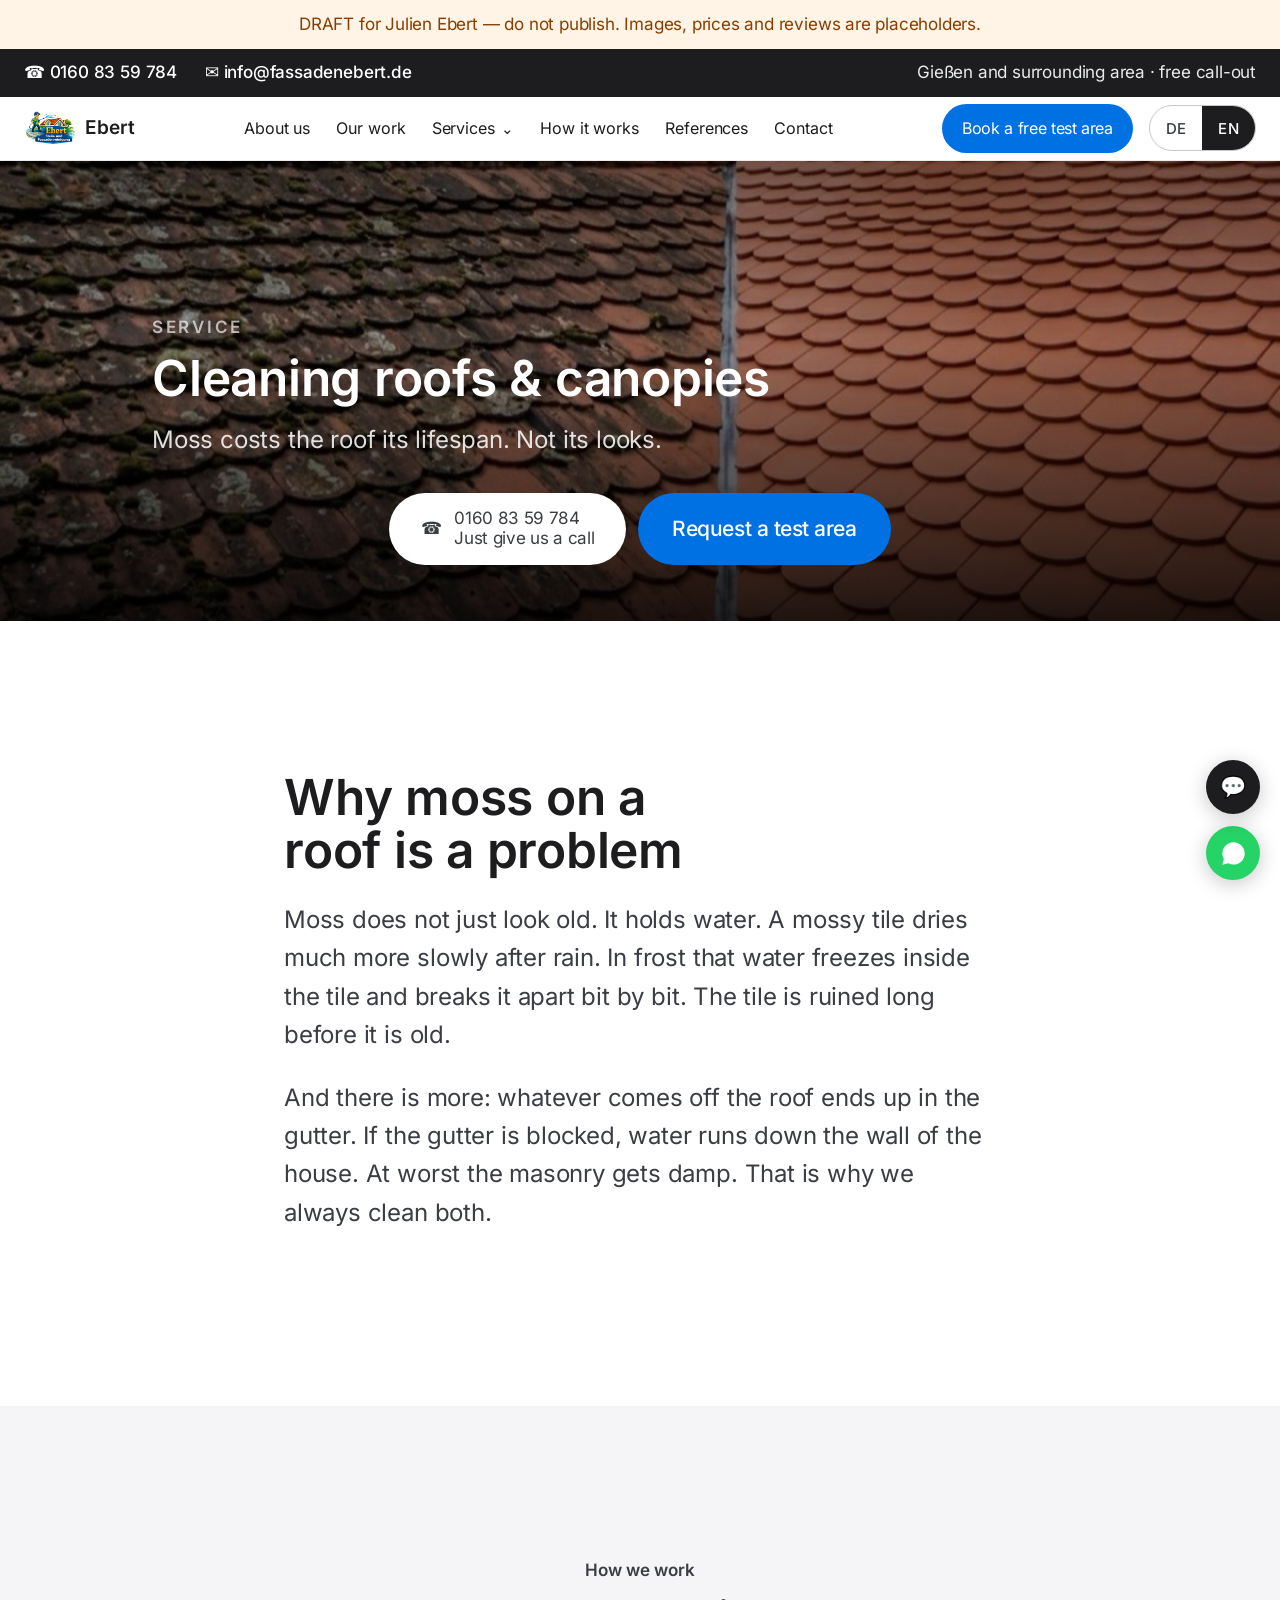
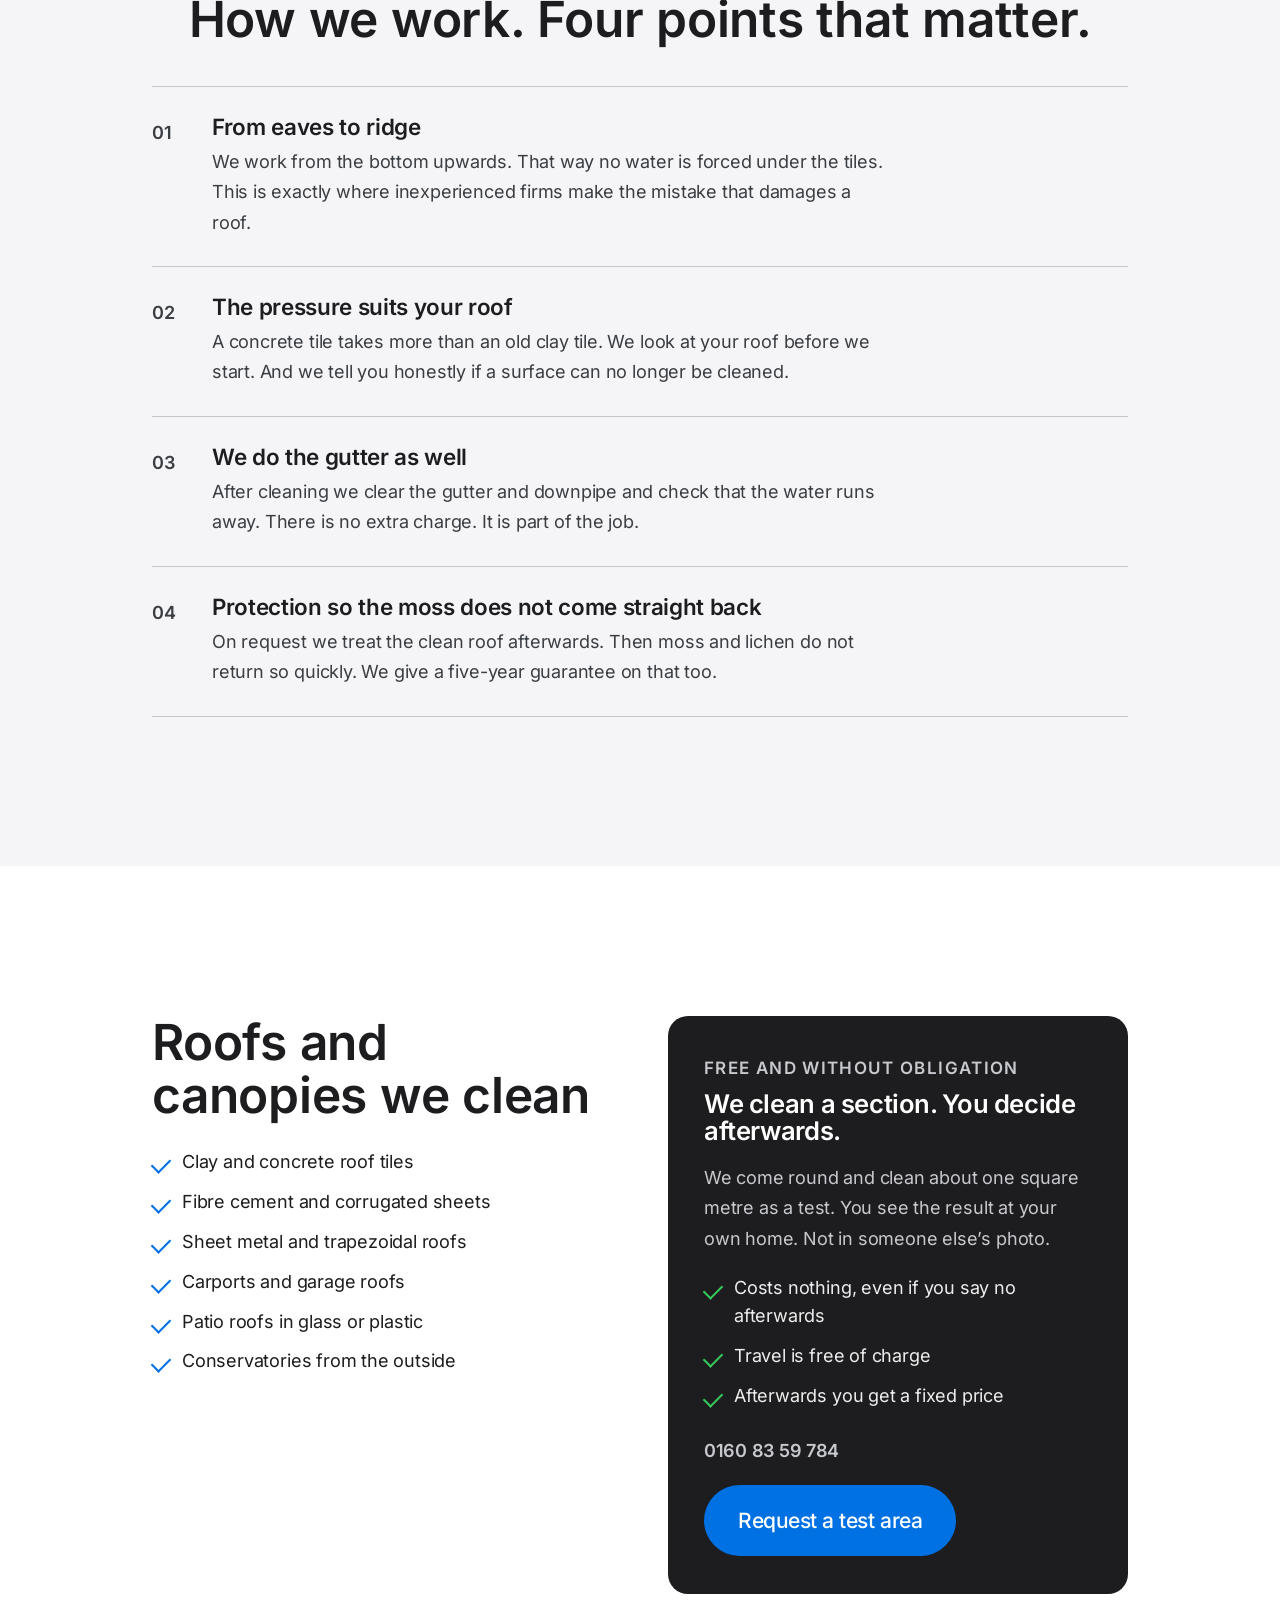
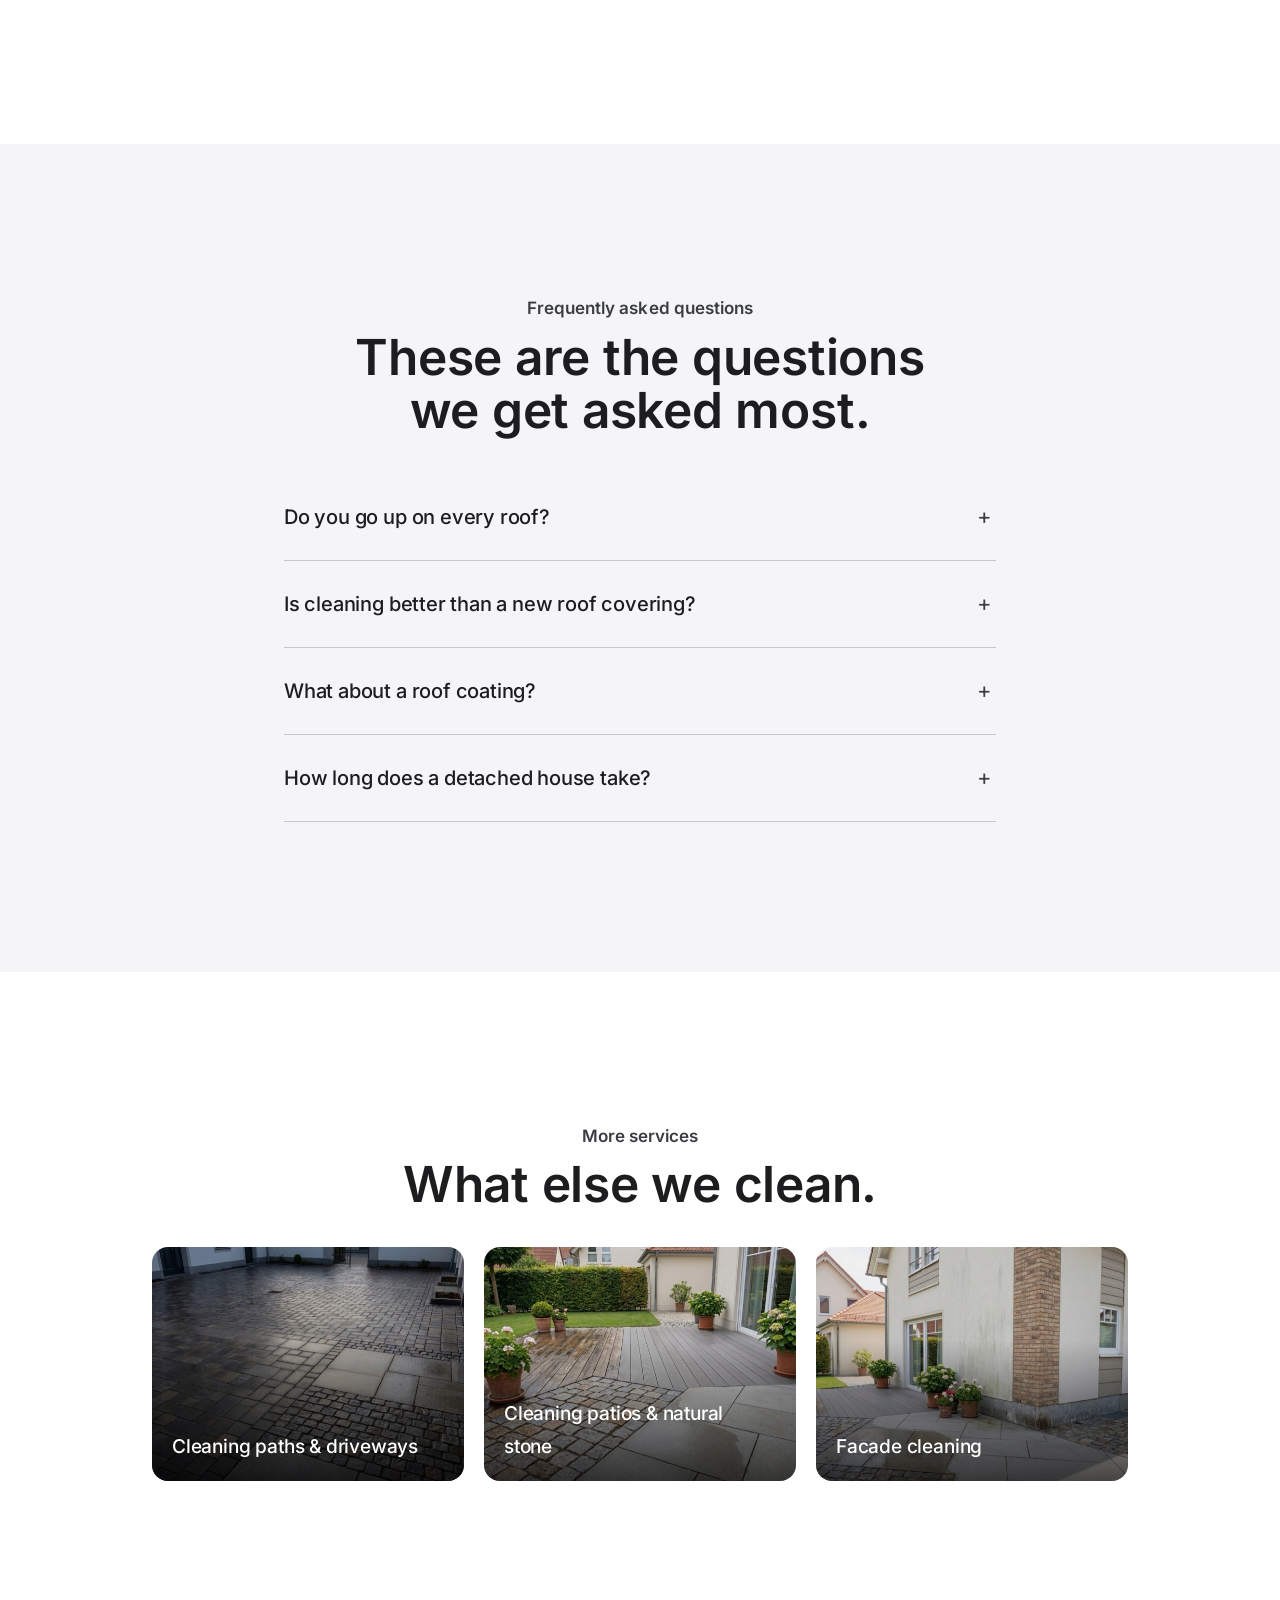
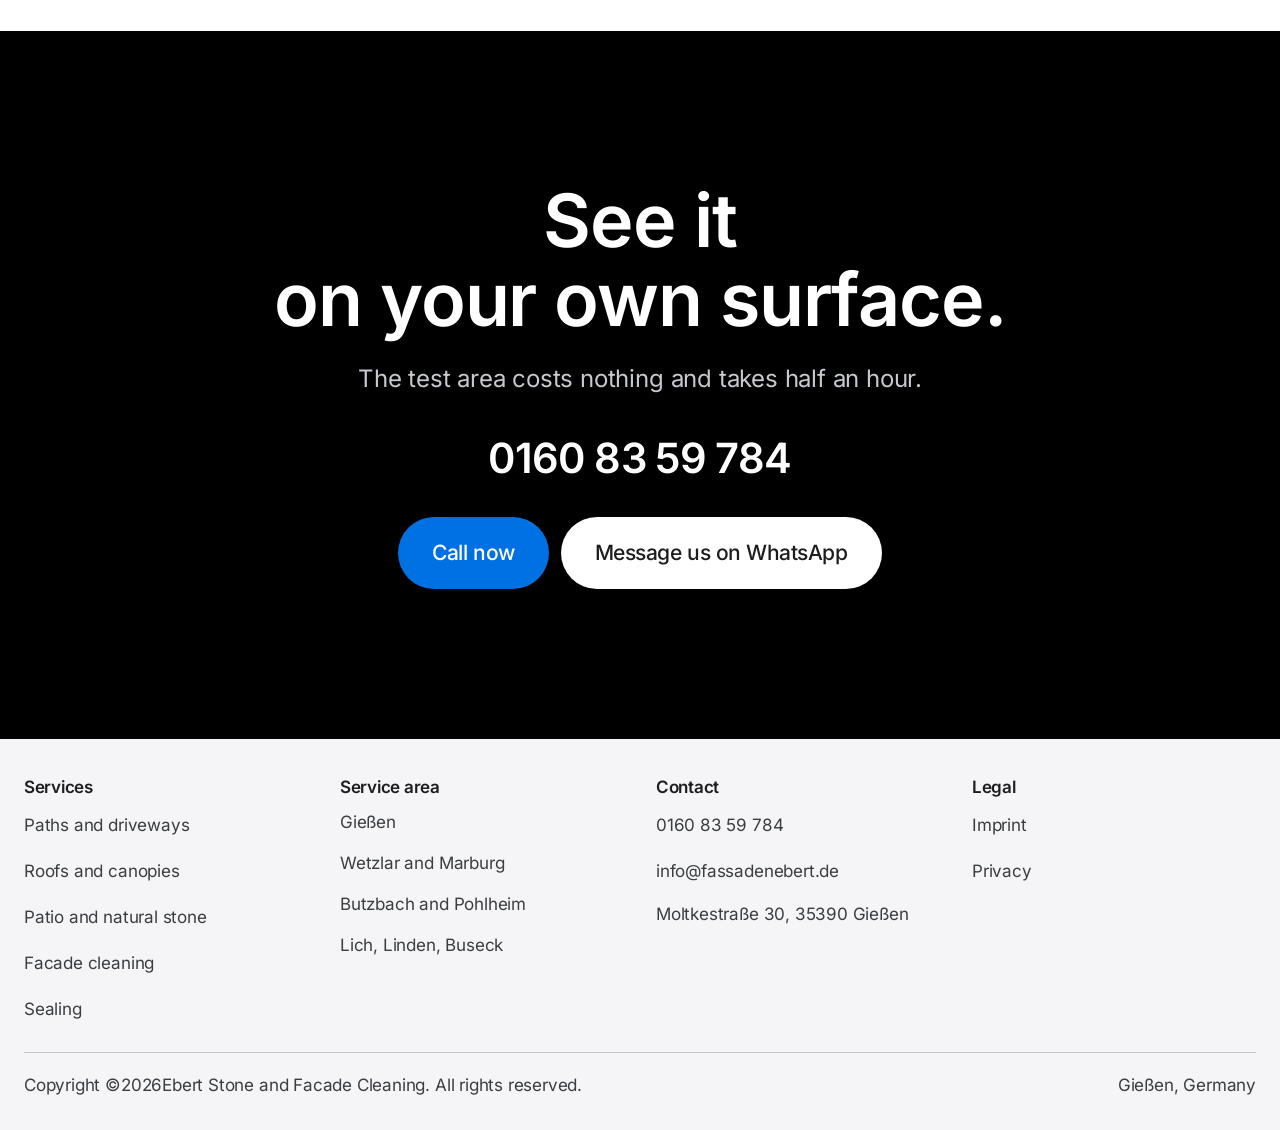
==== commit e77f14a3: "V4.1 — unbedenkliche Animationen zurueck, Bilder auf ein Zehntel Die Trennlinie ist nicht "Animation" ====
--- a/dach-ueberdachung.html
+++ b/dach-ueberdachung.html
@@ -66,7 +66,7 @@
 
   <section class="unter-hero">
     <div class="unter-hero-bild">
-      <img src="bilder/leistungen/dach.jpg" alt="Ziegeldach, links bemoost, rechts gereinigt" fetchpriority="high" width="1600" height="1260">
+      <img src="bilder/leistungen/dach.jpg" alt="Ziegeldach, links bemoost, rechts gereinigt" fetchpriority="high" width="1200" height="944">
     </div>
     <div class="huelle unter-hero-text">
       <p class="marke-hell">Leistung</p>
@@ -190,15 +190,15 @@
       </div>
       <div class="weiter-raster">
         <a class="weiter-karte zeig" href="gehwege-einfahrten.html">
-          <img src="bilder/leistungen/hof.jpg" alt="" loading="lazy" width="1600" height="1260">
+          <img src="bilder/leistungen/hof.jpg" alt="" loading="lazy" width="1200" height="944">
           <span>Gehwege & Einfahrten reinigen</span>
         </a>
         <a class="weiter-karte zeig" href="terrasse-naturstein.html">
-          <img src="bilder/leistungen/terrasse.jpg" alt="" loading="lazy" width="1600" height="1260">
+          <img src="bilder/leistungen/terrasse.jpg" alt="" loading="lazy" width="1200" height="944">
           <span>Terrasse & Naturstein reinigen</span>
         </a>
         <a class="weiter-karte zeig" href="fassadenreinigung.html">
-          <img src="bilder/leistungen/fassade.jpg" alt="" loading="lazy" width="1600" height="1260">
+          <img src="bilder/leistungen/fassade.jpg" alt="" loading="lazy" width="1200" height="944">
           <span>Fassadenreinigung</span>
         </a>
       </div>
--- a/site.css
+++ b/site.css
@@ -180,7 +180,15 @@
 .brenner.auf span:nth-child(3) { transform: translateY(-5.5px) rotate(-45deg); }
 
 /* ---------- Reveal ---------- */
-.zeig { opacity: 1; transform: none; }   /* V4: nichts blendet ein — alles steht sofort da */
+/* Reveal V4.1: Der Text ist IMMER voll lesbar. Animiert wird nur die
+   Position, nie die Sichtbarkeit — so kann nichts unsichtbar hängen bleiben. */
+.zeig {
+  opacity: 1;
+  transform: translateY(26px);
+  transition: transform .75s var(--kurve);
+  will-change: transform;
+}
+.zeig.da { transform: none; }
 .wort { display: inline; opacity: 1; transform: none; }
 
 /* ---------- Hero ---------- */
@@ -192,7 +200,10 @@
 .hero-bild { position: absolute; inset: 0; }
 .hero-bild img {
   width: 100%; height: 100%; object-fit: cover;
-}
+  transform: scale(1.08);
+  animation: ruhig-heran 7s var(--kurve) forwards;
+}
+@keyframes ruhig-heran { to { transform: scale(1); } }
 .hero-bild::after {
   content: ''; position: absolute; inset: 0;
   background: linear-gradient(180deg, rgba(0,0,0,.55) 0%, rgba(0,0,0,.28) 42%, rgba(0,0,0,.82) 100%);
@@ -206,7 +217,12 @@
 }
 .hero-pfeil {
   position: absolute; bottom: 34px; left: 50%; transform: translateX(-50%);
-  z-index: 2; color: rgba(255,255,255,.7); font-size: 24px;
+  z-index: 2; color: rgba(255,255,255,.8); font-size: 26px;
+  animation: wippen 2.8s ease-in-out infinite;
+}
+@keyframes wippen {
+  0%, 100% { transform: translate(-50%, 0); }
+  50% { transform: translate(-50%, 7px); }
 }
 
 /* ---------- Abschnitte ---------- */
@@ -258,7 +274,7 @@
 
 /* ---------- Vorher/Nachher ---------- */
 .schieber {
-  position: relative; width: 100%; max-width: 1100px; margin: 0 auto; aspect-ratio: 16 / 10; max-height: 640px;
+  position: relative; width: 100%; max-width: 768px; margin: 0 auto; aspect-ratio: 16 / 10; max-height: 640px;
   overflow: hidden; border-radius: 22px; background: #111;
   user-select: none; touch-action: pan-y; cursor: ew-resize;
 }
@@ -519,6 +535,7 @@
     transition-duration: .001ms !important;
   }
   .zeig, .wort { opacity: 1 !important; transform: none !important; }
+  .hero-pfeil { animation: none !important; }
   .sticky-bild img.an { opacity: 1; }
   .hero-bild img { transform: none; animation: none; }
 }
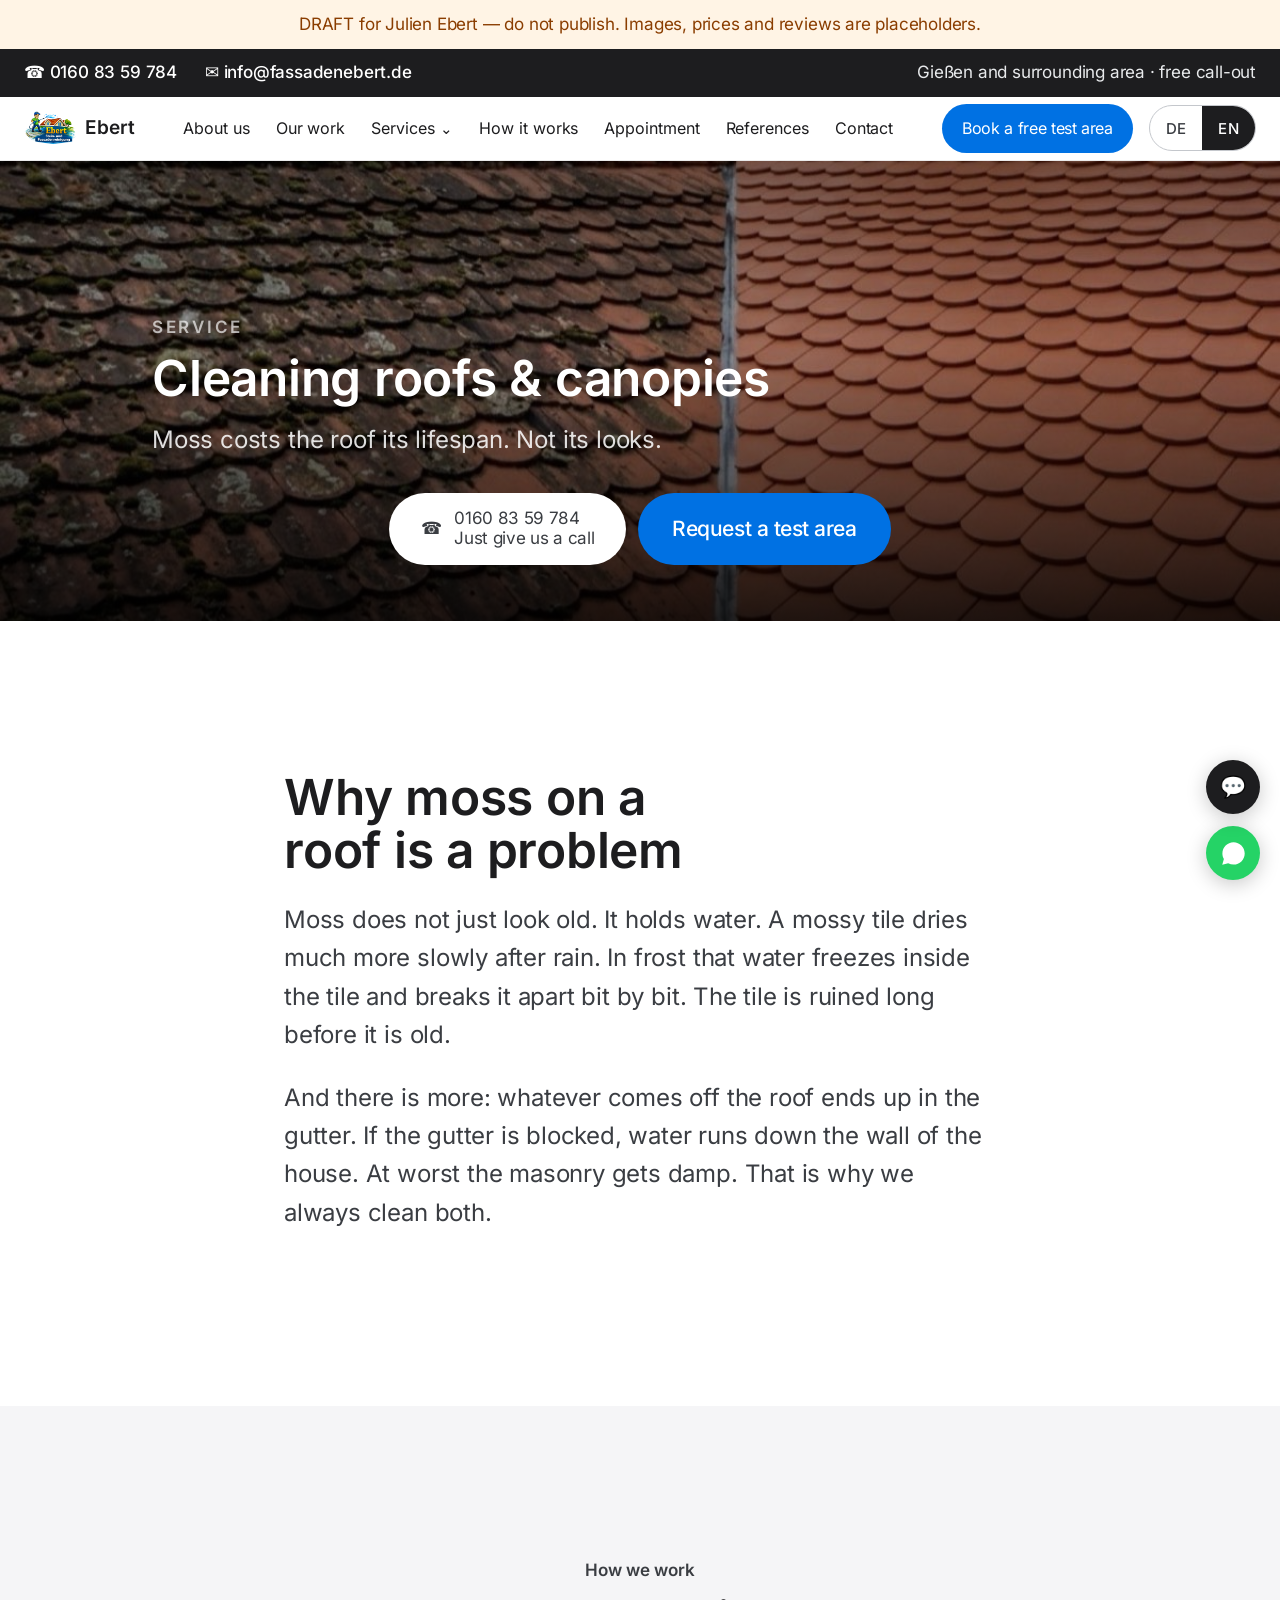
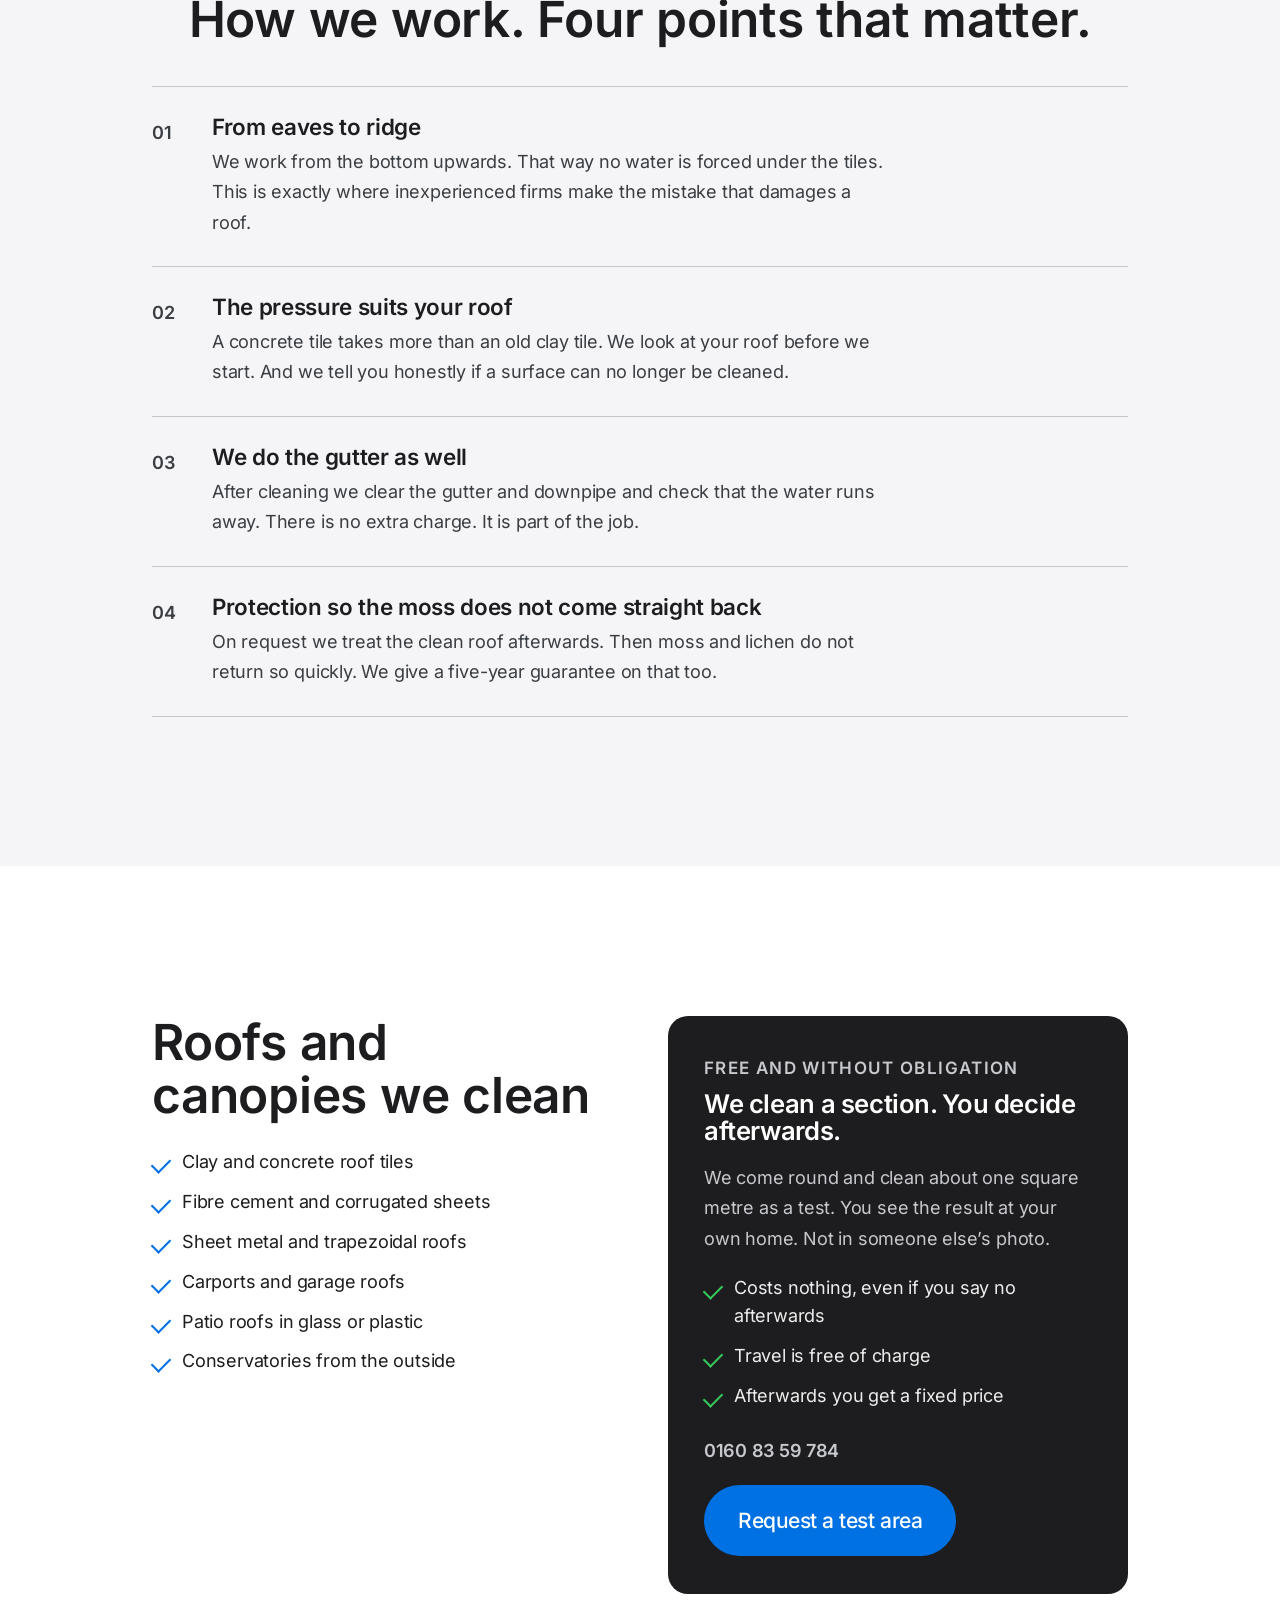
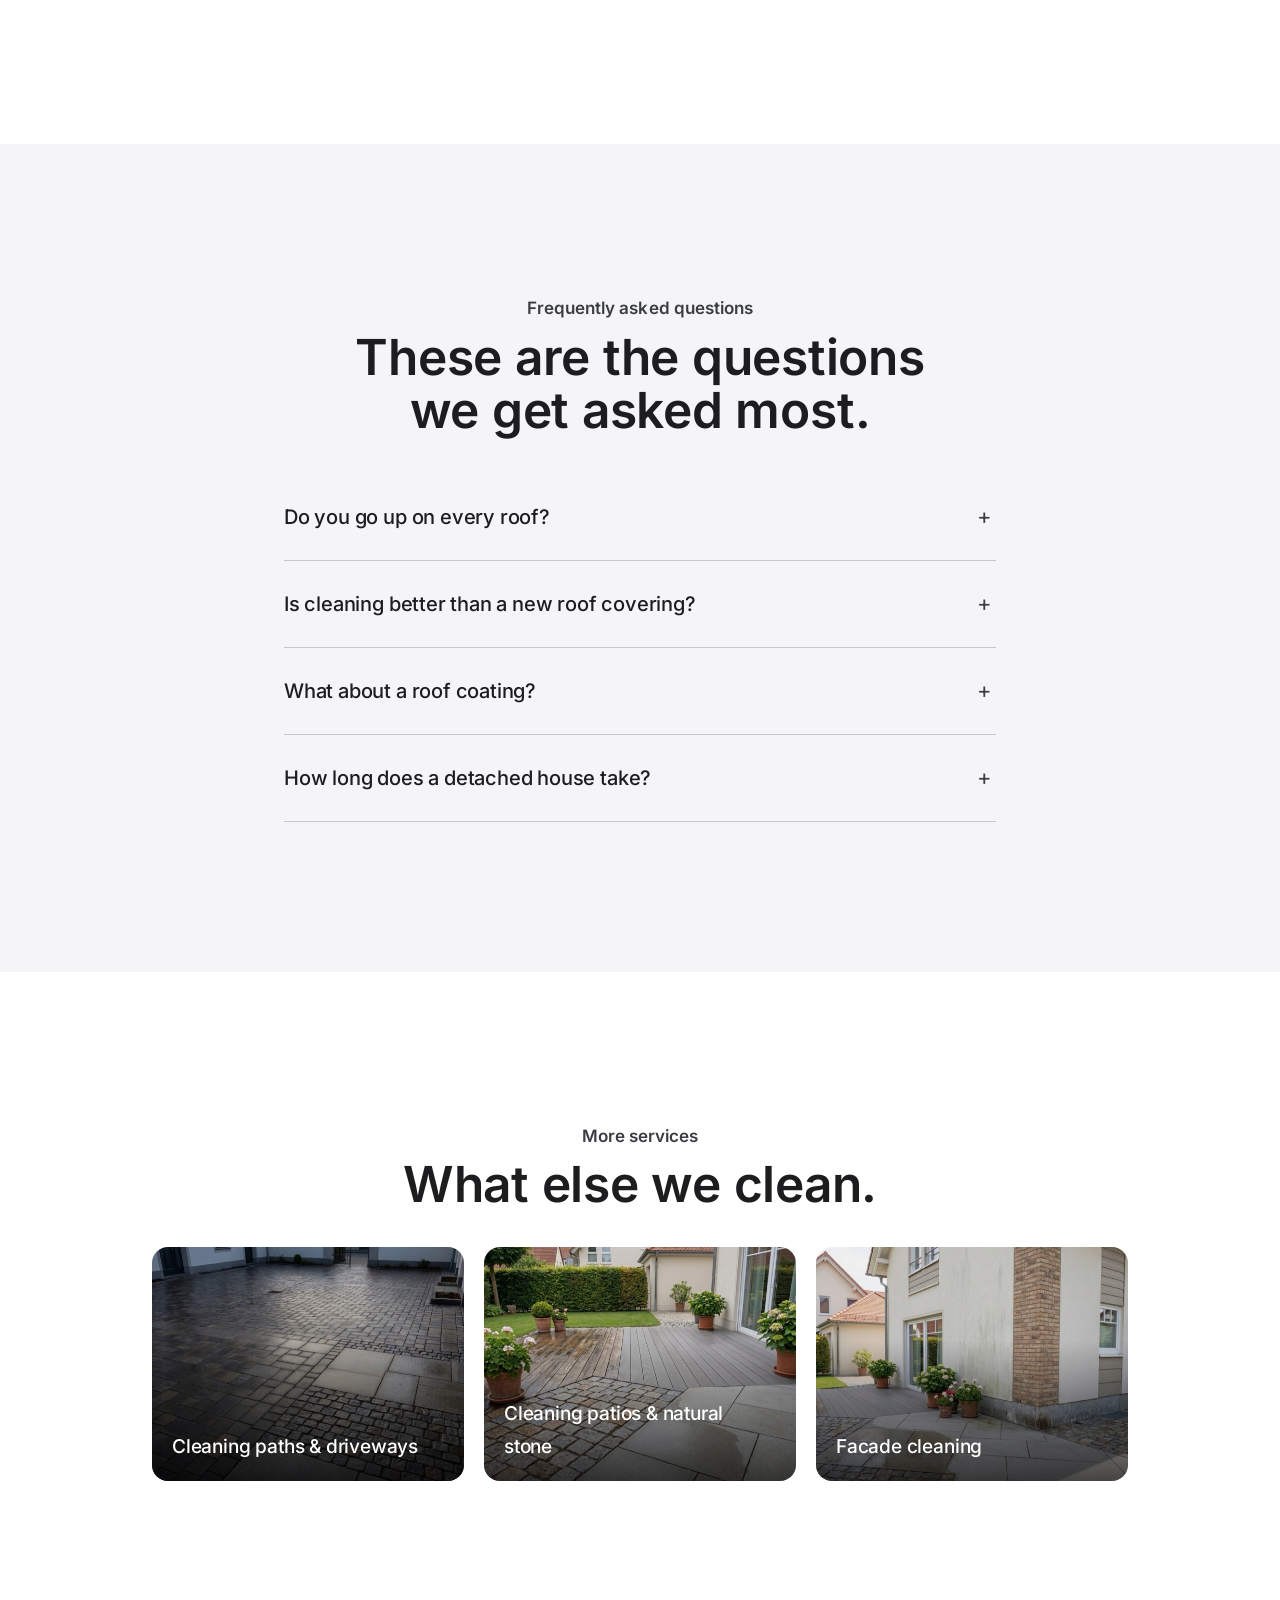
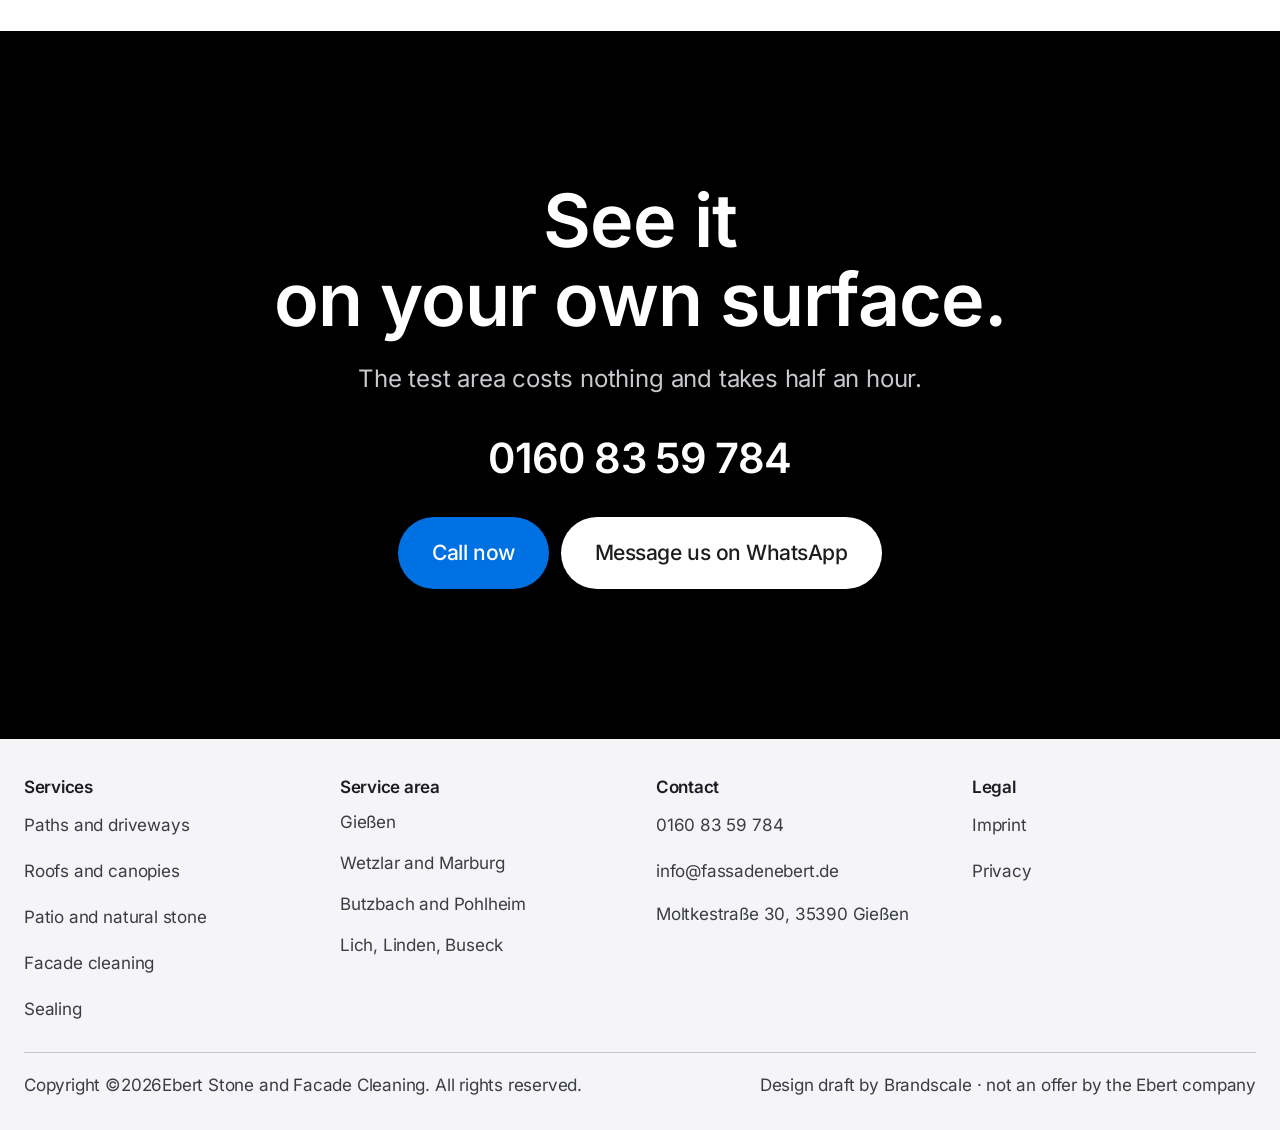
==== commit 2910a329: "Terminbuchung ueber Google Kalender — Zwei-Klick, ohne Cookie-Banner Der Kalender laedt ERST nach ei" ====
--- a/dach-ueberdachung.html
+++ b/dach-ueberdachung.html
@@ -49,6 +49,7 @@
         </div>
       </div>
       <a href="index.html#probeflaeche">Ablauf</a>
+      <a href="index.html#termin">Termin</a>
       <a href="index.html#stimmen">Referenzen</a>
       <a href="index.html#anfrage">Kontakt</a>
     </nav>
@@ -261,7 +262,7 @@
     </div>
     <div class="fuss-unten">
       <span>Copyright © <span id="jahr">2026</span> Ebert Stein- und Fassadenreinigung. Alle Rechte vorbehalten.</span>
-      <span>Gießen, Deutschland</span>
+      <span>Design-Entwurf von Brandscale · kein Angebot der Firma Ebert</span>
     </div>
   </div>
 </footer>
@@ -291,6 +292,7 @@
   </form>
 </div>
 
+<script src="termin.js"></script>
 <script src="i18n.js"></script>
 <script src="i18n-unterseiten.js"></script>
 <script src="site.js"></script>
--- a/site.css
+++ b/site.css
@@ -887,3 +887,26 @@
 .chat-vorschlaege button {
   min-height: 44px; font-size: 16px; padding: 11px 16px;
 }
+
+/* ---------- Terminbuchung (Zwei-Klick) ---------- */
+.termin-kasten {
+  border: 1px solid var(--linie); border-radius: 20px;
+  background: var(--grau); overflow: hidden;
+  max-width: 820px; margin: 0 auto;
+}
+.termin-vorschau { padding: 48px 36px; text-align: center; }
+.termin-symbol { font-size: 44px; line-height: 1; margin-bottom: 16px; }
+.termin-vorschau h3 { font-size: 1.6rem; margin: 0 0 12px; }
+.termin-vorschau p { color: var(--leise); max-width: 46ch; margin: 0 auto 24px; }
+.termin-kasten iframe {
+  width: 100%; height: 620px; border: 0; display: block; background: #fff;
+}
+.termin-hinweis {
+  padding: 14px 20px; font-size: 16px; color: var(--leise);
+  border-top: 1px solid var(--linie); background: #fff; text-align: center;
+}
+
+@media (max-width: 900px) {
+  .termin-vorschau { padding: 36px 22px; }
+  .termin-kasten iframe { height: 560px; }
+}
